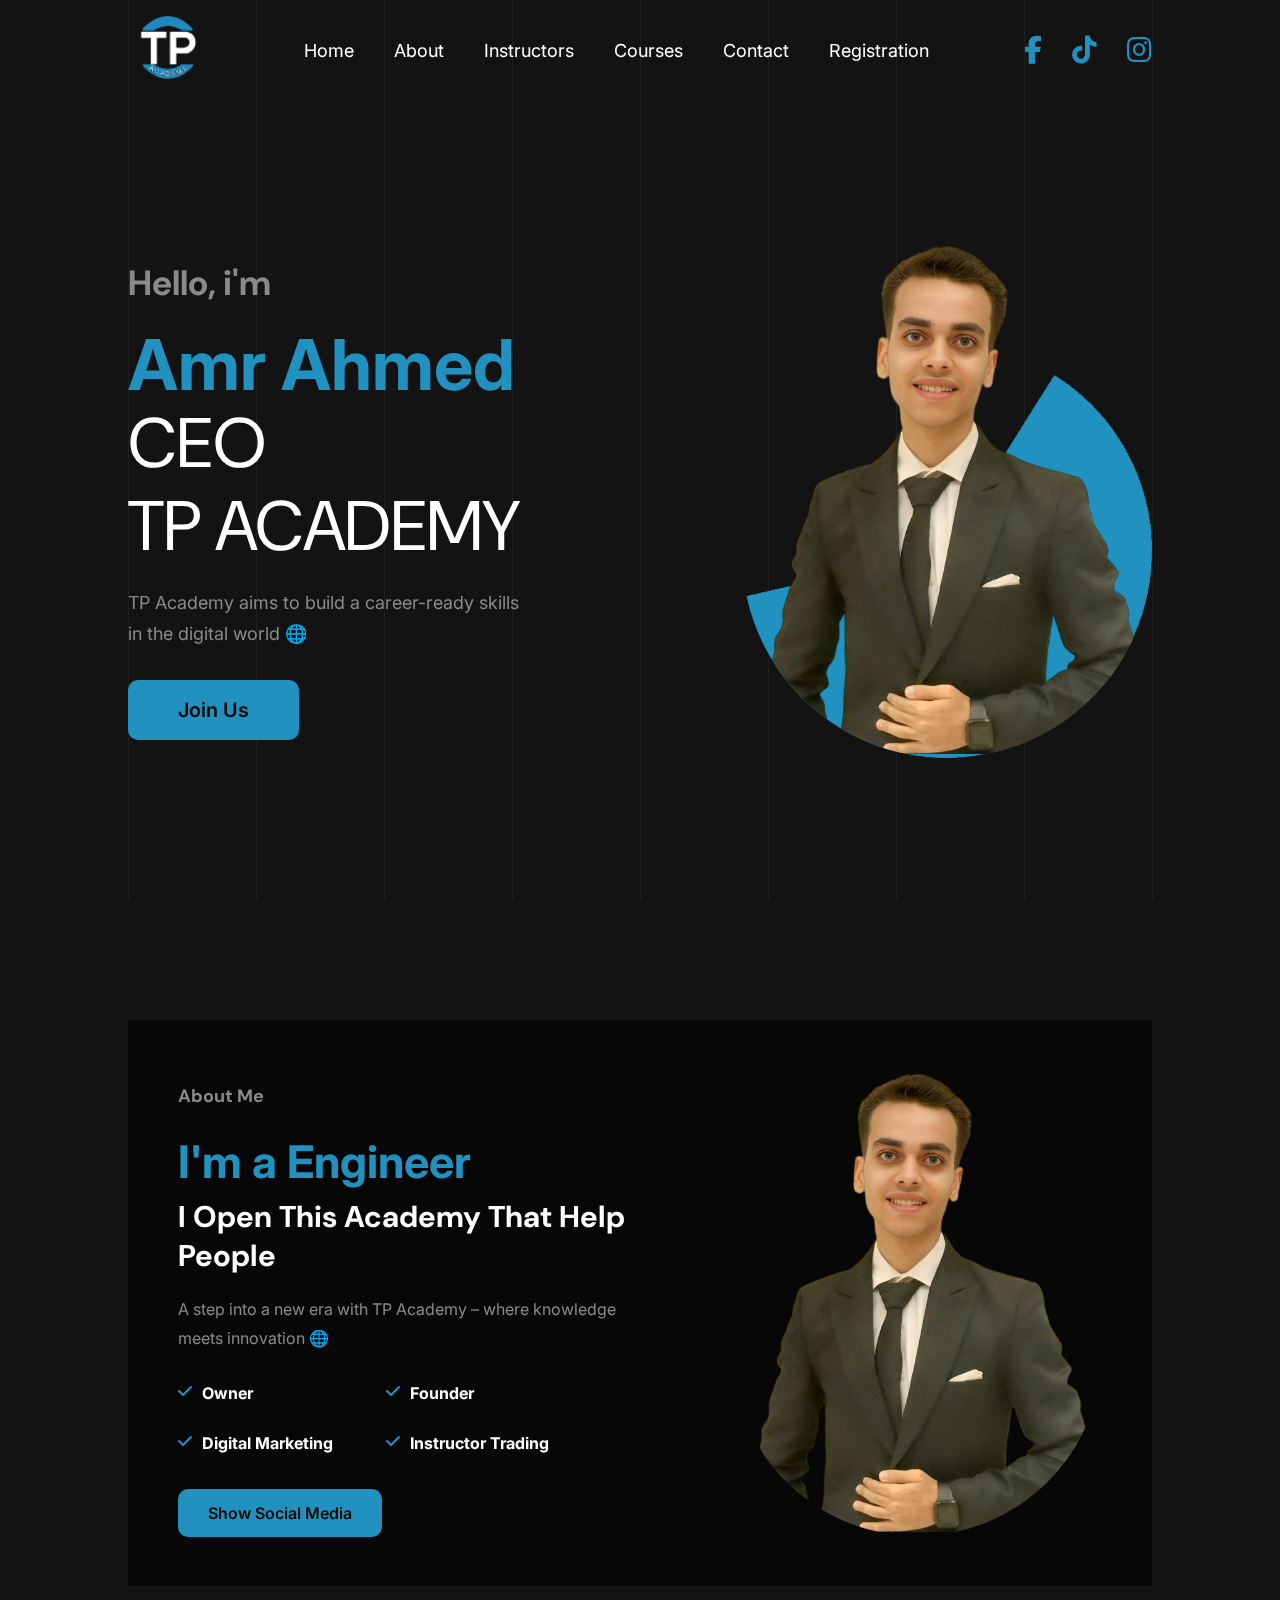
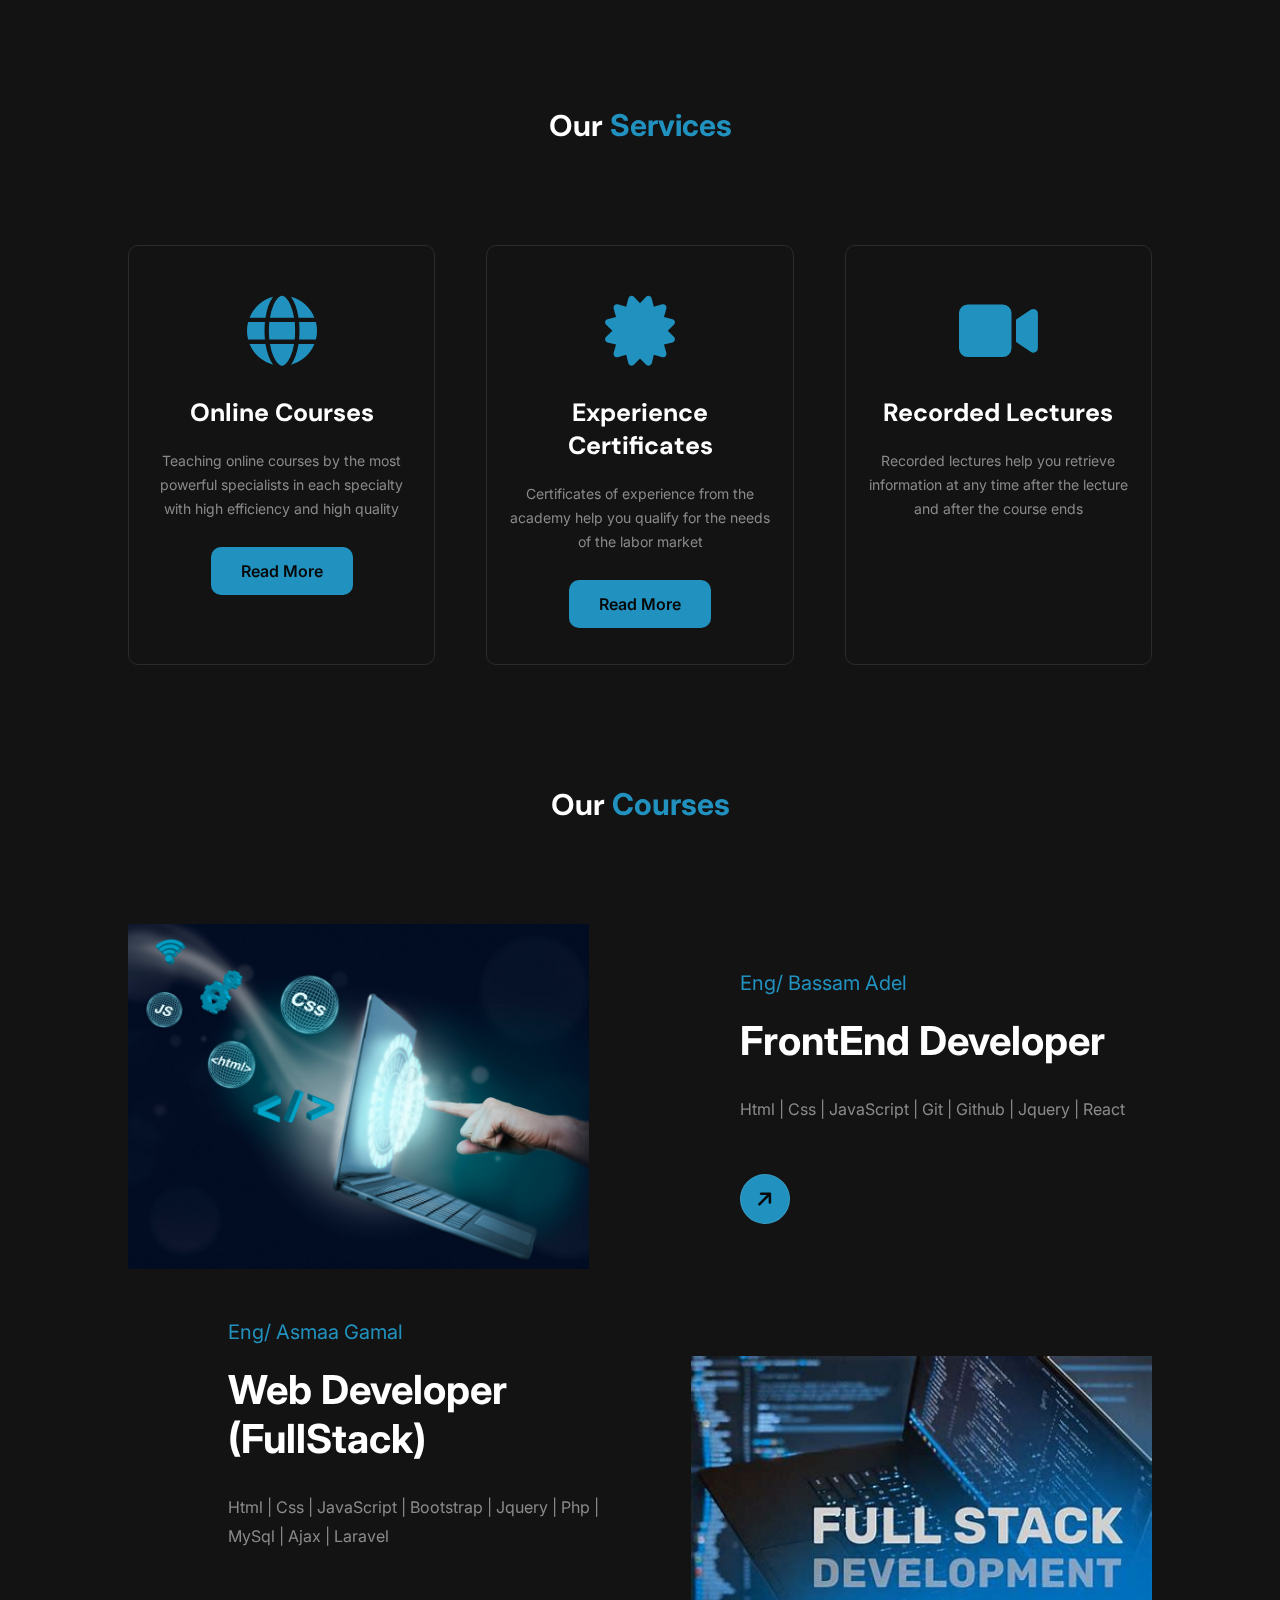
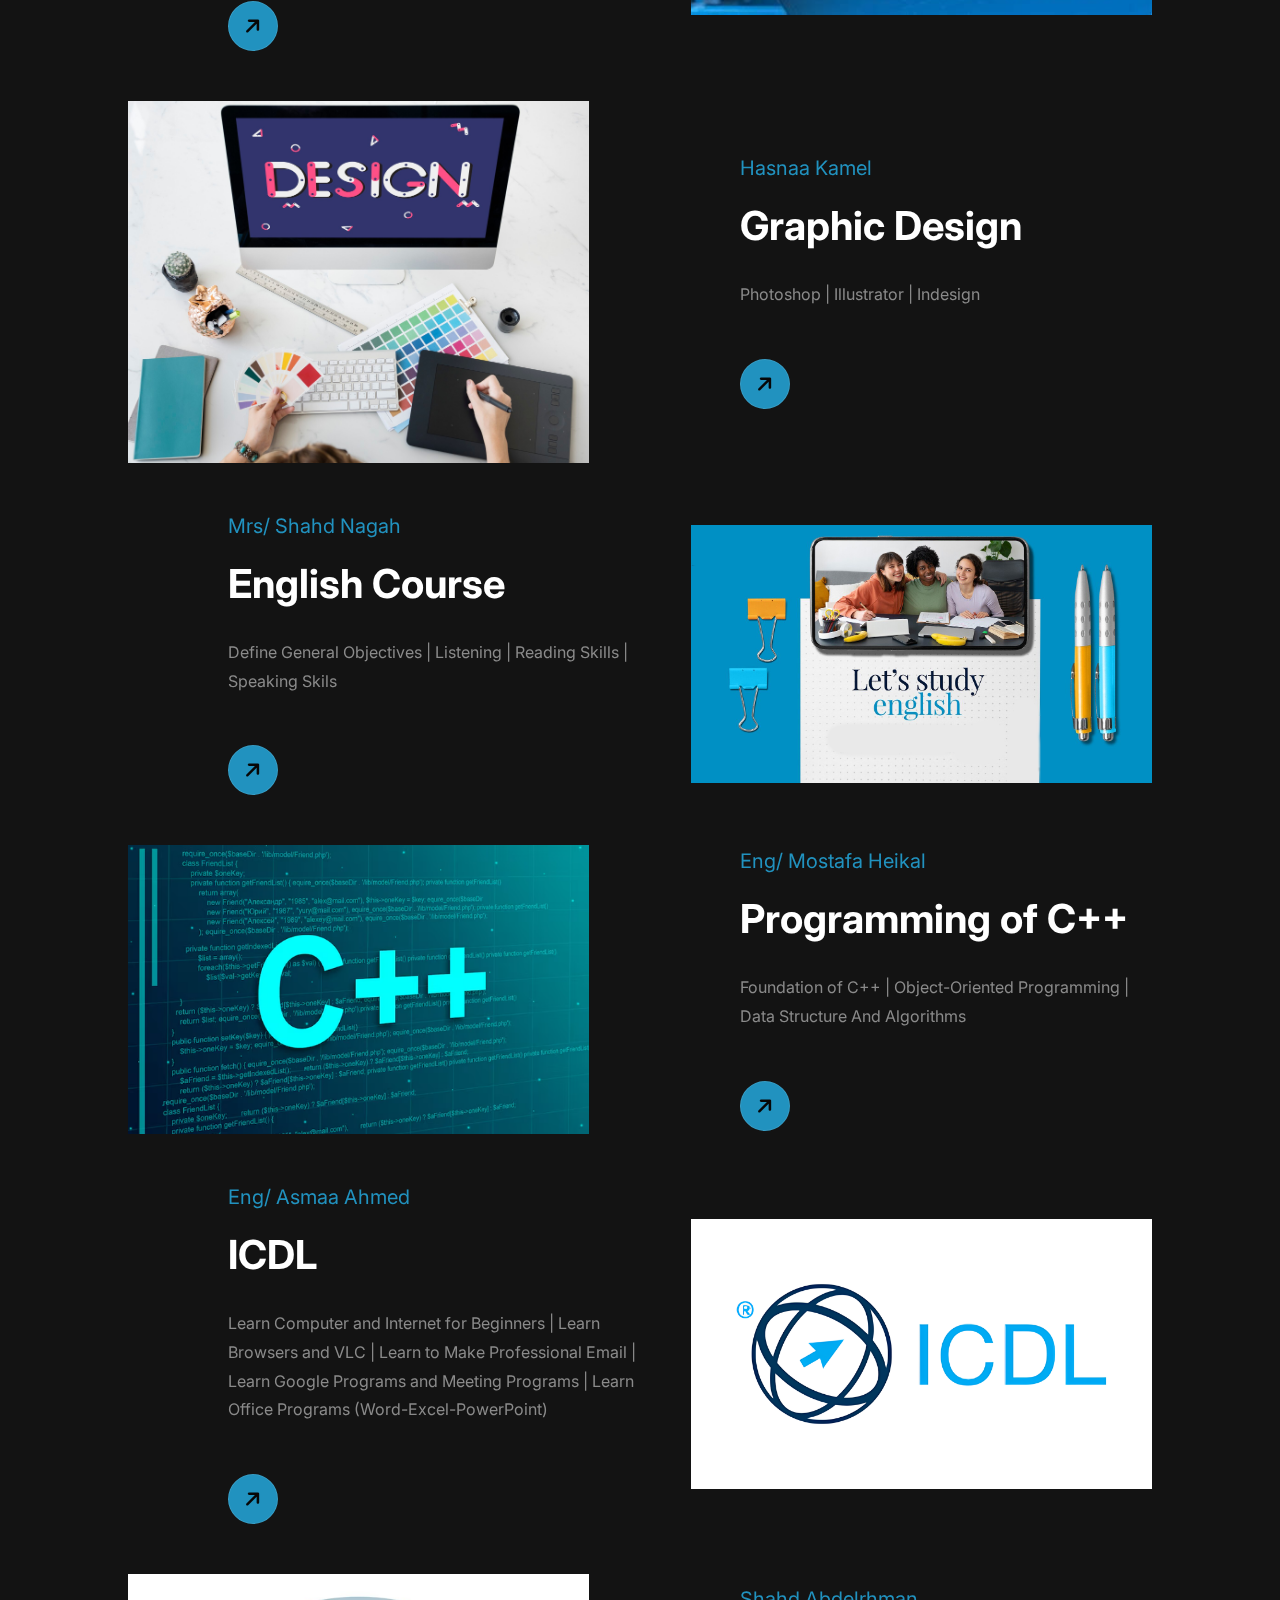
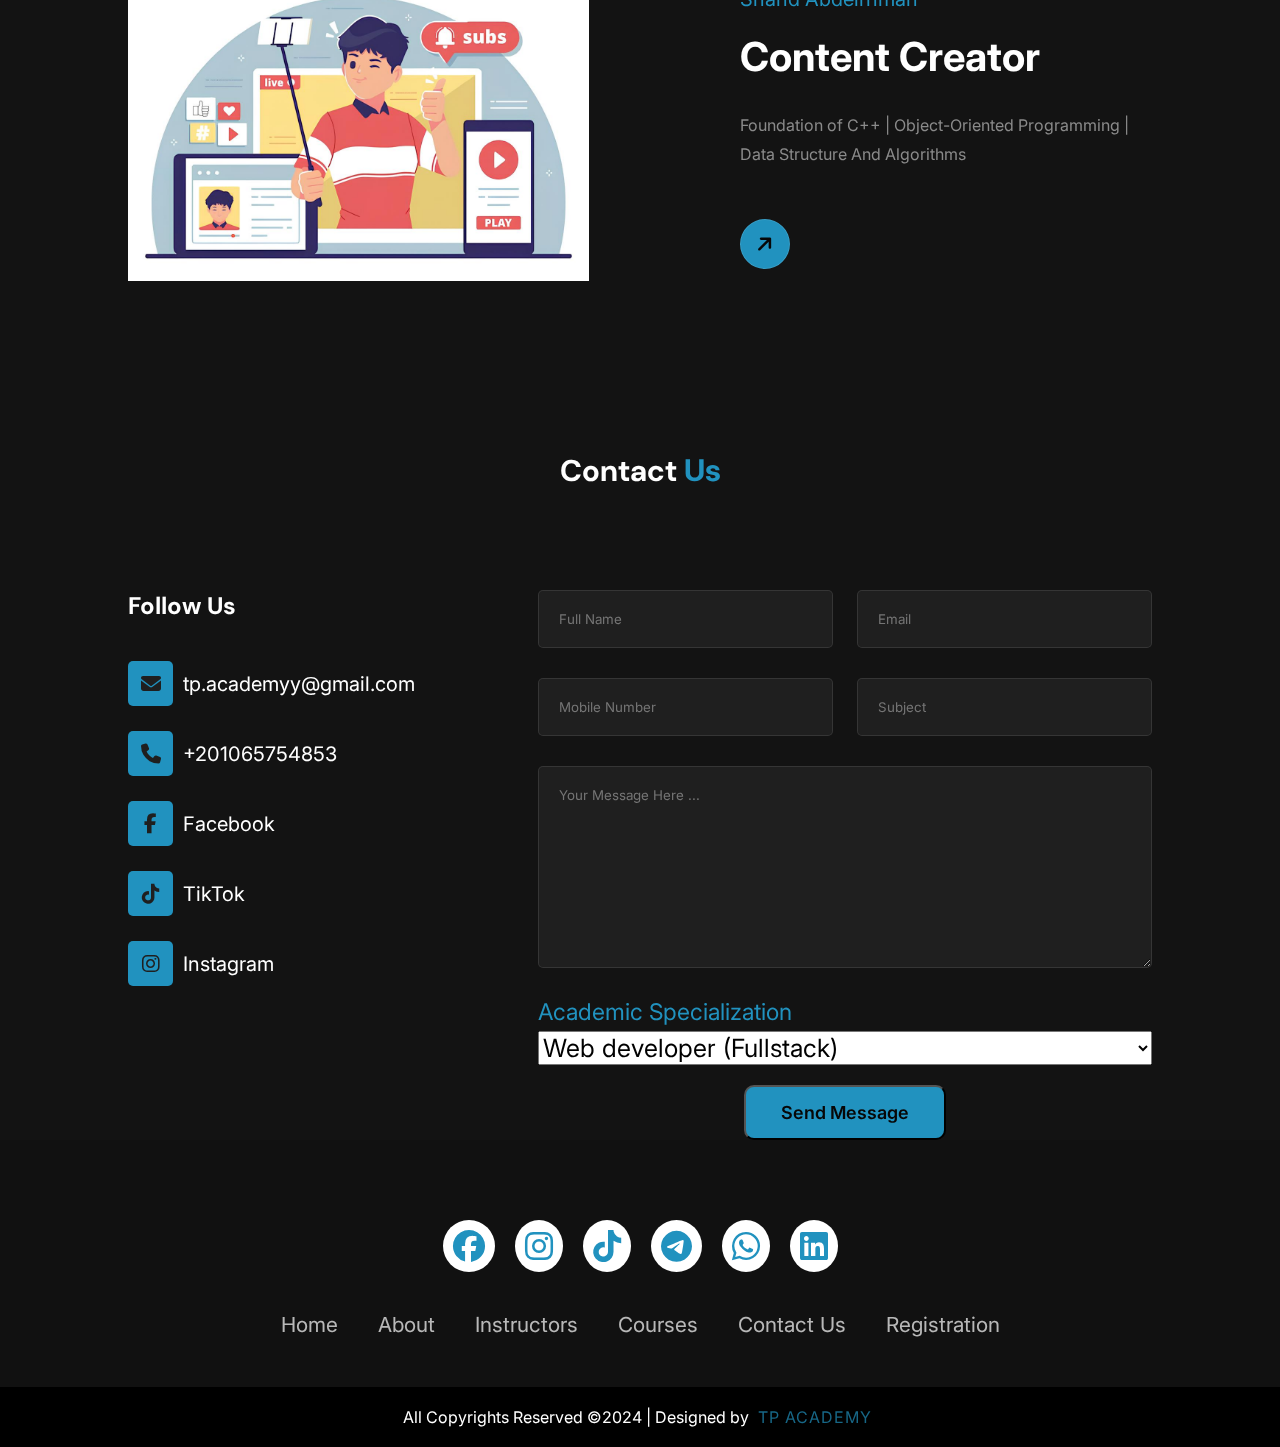
==== index.html @ 0193a345 "Add files via upload" ====
<!DOCTYPE html>
<html lang="en">
<head>
    <meta charset="UTF-8">
    <meta name="viewport" content="width=device-width, initial-scale=1.0">
    <title>TP ACADEMY</title>

    <link rel="icon" href="img/2.png">


    <!-- File CSS -->
    <link rel="stylesheet" href="css/style.css">

    <link rel="stylesheet" href="https://cdnjs.cloudflare.com/ajax/libs/font-awesome/6.5.2/css/all.min.css">
</head>
<body>

    <div class="bg-lines">
        <span></span>
        <span></span>
        <span></span>
        <span></span>
        <span></span>
        <span></span>
        <span></span>
        <span></span>
        <span></span>
    </div>


    <header>
        <nav class="container">
            <a href="#" class="logo"><img src="img/2.png" alt="" width="80px"></a>

            <div class="links" id="links">
                <span class="close_menu"  onclick="Open_colose_Menu()"><i class="fa-solid fa-xmark"></i></span>
                
                
                <a href="#" class="logo"><img src="img/2.png" alt=""></a>
                <a class="active" href="index.html">Home</a>
                <a href="pages/About.html">About</a>
                <a href="pages/Instructors.html">Instructors</a>
                <a href="pages/Courses.html">Courses</a>
                <a href="pages/Contact.html">Contact</a>
                <a href="pages/Register.html">Registration</a>
            </div>

            <div class="icons">
                <a target="_blank" title="facebook" href="https://www.facebook.com/profile.php?id=61558988375185"><i class="fa-brands fa-facebook-f"></i></a>
                <a target="_blank" title="tiktok" target="_blank" href="https://www.tiktok.com/@tpacademy?fbclid=PAZXh0bgNhZW0CMTEAAabqeHdB59MO6carhEZUrcLCTDch3YL0uxCFcj3__gtuh1BqLWekn2AYiD0_aem_9_aPpI0nHo845kTvfu07MQ"><i class="fa-brands fa-tiktok"></i></a>
                <a target="_blank" title="instagram" href="https://www.instagram.com/tpacademyy/"><i class="fa-brands fa-instagram"></i></a>
                <span class="icon_menu" onclick="Open_colose_Menu()"><i class="fa-solid fa-bars"></i></span>
            
            </div>
        </nav>
    </header>


    <div class="hero">
        <div class="container">
            <div class="div_Text">
                <h4>Hello, i'm</h4>
                <h1><span>Amr Ahmed</span></h1>
                <h2>CEO</h2><br>
                <h2>TP ACADEMY</h2>
                <p>TP Academy aims to build a career-ready skills in the digital world 🌐</p>

                <div class="btns">
                    <a href="pages/Contact.html" class="btn">Join Us</a>
                </div>
            </div>

            <div class="div_img">
                <img class="person" src="img/1.PNG" alt="">
                <img class="bg_img" src="img/bg_img_home.png" alt="">

            </div>
        </div>
    </div>

    <section class="about">
        <div class="container">
            <div class="div_text">
                <h5>About me</h5>

                <h2><span>I'm a Engineer</span></h2>
                <h4>I Open This Academy That Help People</h4>

                <p>A step into a new era with TP Academy – where knowledge meets innovation 🌐</p>

                <ul>
                    <li><i class="fa-solid fa-check"></i> Owner</li>

                    <li><i class="fa-solid fa-check"></i> Founder </li>

                    <li><i class="fa-solid fa-check"></i> Digital Marketing </li>

                    <li><i class="fa-solid fa-check"></i> Instructor Trading </li>
                </ul>

                <a target="_blank" href="https://www.facebook.com/amr.elnems.31/" class="btn">Show Social Media</a>
            </div>
            <div class="div_img">
                <img class="person" src="img/1.PNG" alt="">
                <img class="bg_img" src="img/bg_img_home.png" alt="">

            </div>
        </div>
    </section>



    <section class="services">
        <div class="container">
            <div class="top_section">
                <h2>Our <span>Services</span></h2>
            </div>


            <div class="boxs">
                <div class="box">
                    <i class="fa-solid fa-globe"></i>
                    <h3>Online Courses</h3>
                    <p>Teaching online courses by the most powerful specialists in each specialty with high efficiency and high quality</p>
                        <a href="pages/Courses.html" class="btn">Read More</a>
                </div>
    
                <div class="box">
                    <i class="fa-solid fa-certificate"></i>
                    <h3>Experience Certificates</h3>
                    <p>Certificates of experience from the academy help you qualify for the needs of the labor market</p>
                        <a href="img/certificate.png " download  class="btn">Read More</a>
                </div>
    
    
                <div class="box">
                    <i class="fa-solid fa-video"></i>
                    <h3>Recorded Lectures</h3>
                    <p>Recorded lectures help you retrieve information at any time after the lecture and after the course ends</p>
                </div>
            </div>
        </div>
    </section>


    <section class="projects" id="course">
        <div class="container">
            <div class="top_section">
                <h2>Our <span>Courses</span></h2>
            </div>


            <div class="project_box">
                <img src="img/front.jpeg" alt="">

                <div class="text">
                    <h4><span>Eng/ Bassam Adel</span></h4>

                    <h3><a href="#">FrontEnd Developer</a></h3>
                    <p>Html | Css |  JavaScript |  Git |  Github |  Jquery |  React
                    </p>

                    <a href="pages/Register.html" class="link"><i class="fa-solid fa-arrow-up"></i></a>
                </div>
            </div>

            
            <div class="project_box project_box_2">
                <img src="img/fullstack.png" alt="">

                <div class="text">
                    <h4><span>Eng/ Asmaa Gamal</span></h4>

                    <h3><a href="#">Web Developer (FullStack)</a></h3>
                    <p>Html | Css |  JavaScript |  Bootstrap | Jquery | Php | MySql | Ajax | Laravel</p>

                    <a href="pages/Register.html" class="link"><i class="fa-solid fa-arrow-up"></i></a>
                </div>
            </div>


            
            <div class="project_box">
                <img src="img/design.jpeg" alt="">

                <div class="text">
                    <h4><span>Hasnaa Kamel</span></h4>

                    <h3><a href="#">Graphic Design</a></h3>
                    <p>Photoshop | Illustrator | Indesign</p>

                    <a href="pages/Register.html" class="link"><i class="fa-solid fa-arrow-up"></i></a>
                </div>
            </div>



            
            <div class="project_box project_box_2">
                <img src="img/english.png" alt="">

                <div class="text">
                    <h4><span>Mrs/ Shahd Nagah</span></h4>

                    <h3><a href="#">English Course</a></h3>
                    <p>Define General Objectives | Listening | Reading Skills | Speaking Skils</p>

                    <a href="pages/Register.html" class="link"><i class="fa-solid fa-arrow-up"></i></a>
                </div>
            </div>

            <div class="project_box">
                <img src="img/c.png" alt="">

                <div class="text">
                    <h4><span>Eng/ Mostafa Heikal</span></h4>

                    <h3><a href="#">Programming of C++</a></h3>
                    <p>Foundation of C++ | Object-Oriented Programming | Data Structure And Algorithms</p>

                    <a href="pages/Register.html" class="link"><i class="fa-solid fa-arrow-up"></i></a>
                </div>
            </div>

            <div class="project_box project_box_2">
                <img src="img/icdl.png" alt="">

                <div class="text">
                    <h4><span>Eng/ Asmaa Ahmed</span></h4>

                    <h3><a href="#">ICDL</a></h3>
                    <p>Learn Computer and Internet for Beginners | Learn Browsers and VLC | Learn to Make Professional Email | Learn Google Programs and Meeting Programs | Learn Office Programs (Word-Excel-PowerPoint)</p>

                    <a href="pages/Register.html" class="link"><i class="fa-solid fa-arrow-up"></i></a>
                </div>
            </div>

            <div class="project_box">
                <img src="img/content.png" alt="">

                <div class="text">
                    <h4><span>Shahd Abdelrhman</span></h4>

                    <h3><a href="#">Content Creator</a></h3>
                    <p>Foundation of C++ | Object-Oriented Programming | Data Structure And Algorithms</p>

                    <a href="pages/Register.html" class="link"><i class="fa-solid fa-arrow-up"></i></a>
                </div>
            </div>
        </div>
    </section>




    <section class="contact" id="contact">
        <div class="top_section">
            <h2>Contact   <span>Us</span></h2>
        </div>

        <div class="container">

            <div class="soial_contact">
                <h2>Follow Us</h2>
                <div class="links">
                    <a target="_blank" href="mailto:tp.academyy@gmail.com"><i class="fa-solid fa-envelope"></i> tp.academyy@gmail.com</a>
                    <a target="_blank" href="tel:+201065754853"><i class="fa-solid fa-phone"></i> +201065754853</a>
                    <a target="_blank" href="https://www.facebook.com/profile.php?id=61558988375185" target="_blank"><i class="fa-brands fa-facebook-f"></i> Facebook</a>
                    <a target="_blank" title="tiktok" target="_blank" href="https://www.tiktok.com/@tpacademy?fbclid=PAZXh0bgNhZW0CMTEAAabqeHdB59MO6carhEZUrcLCTDch3YL0uxCFcj3__gtuh1BqLWekn2AYiD0_aem_9_aPpI0nHo845kTvfu07MQ"><i class="fa-brands fa-tiktok"></i> TikTok</a>
                    <a target="_blank" href="https://www.instagram.com/tpacademyy/"><i class="fa-brands fa-instagram" target="_blank"></i> Instagram</a>
                </div>
            </div>

            <form action="https://api.sheetmonkey.io/form/aY2DosQyjjRRendM5SsSfB" method="post">
                <div class="inpts_form">
                    <input type="text" placeholder="Full Name" name="Name" required>
                    <input type="text" placeholder="Email" name="Email" required>
                    <input type="text" placeholder="Mobile Number" name="Phone" required>
                    <input type="text" placeholder="Subject">

                    <textarea name="Message" required id="" rows="10" placeholder="Your Message Here ..."></textarea>

                    <label for="select" class="label">Academic Specialization</label>
                    <select name="Select" required class="select" id="select">
                        <option value="Web developer">
                            Web developer (Fullstack)
                        </option>
                        <option value="FrontEnd Developer">
                            FrontEnd Developer
                        </option>
                        <option value="Programming of C++">
                            Programming of C++
                        </option>
                        <option value="English Course">
                            English Course
                        </option>
                        <option value="Graphic Design">
                            Graphic Design
                        </option>
                        <option value="Content Creator">
                            Content Creator
                        </option>
                        <option value="ICDL">
                            ICDL
                        </option>
                        <option value="Trading">
                            Trading
                        </option>
                    </select>
                </div>
                <br>
                <button type="submit" class="btn">Send Message</button>
            </form>

        </div>
    </section>

    <footer>
        <div class="footerContainer">
            <div class="socialIcons">
                <a target="_blank" href="https://www.facebook.com/profile.php?id=61558988375185"><i class="fa-brands fa-facebook"></i></a>
                <a target="_blank" href="https://www.instagram.com/tpacademyy/"><i class="fa-brands fa-instagram"></i></a>
                <a target="_blank" href="https://www.tiktok.com/@tpacademy"><i class="fa-brands fa-tiktok"></i></a>
                <a target="_blank" href="https://t.me/tpacademyy"><i class="fa-brands fa-telegram"></i></a>
                <a target="_blank" href="https://whatsapp.com/channel/0029VaoSXBPFcowEzd3bG90N"><i class="fa-brands fa-whatsapp"></i></a>
                <a target="_blank" href="https://www.linkedin.com/in/tp-academy-456b91337/"><i class="fa-brands fa-linkedin"></i></a>
            </div>
            <div class="footerNav">
                <ul><li><a href="./index.html">Home</a></li>
                    <li><a href="./pages/About.html">About</a></li>
                    <li><a href="./pages/Instructors.html">Instructors</a></li>
                    <li><a href="./pages/Courses.html">Courses</a></li>
                    <li><a href="./pages/Contact.html">Contact Us</a></li>
                    <li><a href="./pages/Register.html">Registration</a></li>
                </ul>
            </div>
            
        </div>
        <div class="footerBottom">
            <p>All Copyrights Reserved &copy;2024 | Designed by <span class="designer">TP ACADEMY</span></p>
        </div>
    </footer>
    
    <script src="js/main.js"></script>
    
</body>
</html>
---- css/style.css ----
@import url("https://fonts.googleapis.com/css2?family=DM+Sans:wght@400;500;700&family=Inter:wght@400;500&display=swap");

*{
    padding: 0;
    margin: 0;
    box-sizing: border-box;
    text-decoration: none;
    list-style-type: none;
    font-family: "Inter",sans-serif;
}

:root{
    --main_color:#2192BF;
    --p_color:#8a8a8a;
    --bg_color:#1F1F1F;
    --white_color:#fff;
    --black_color:#070707;
    --border-color: rgba(255, 255, 255, 0.1);
}

body{
    background: #131313;
}

.container{
    width: 80%;
    margin: auto;
    max-width: 1500px;
}

section{
    padding: 120px 0 0;
}

img{
    width: 100%;
}

h1,h2,h3,h4,h5,h6{
    color: var(--white_color);
    font-family: "DM Sans", sans-serif;
}

span{
    color: var(--main_color);
}
p{
    color: var(--p_color);
}



/* btns */ 

.btns{
    display: flex;
    align-items: center;
    gap: 20px;
}
.btn{
    background: var(--main_color);
    padding: 14px 30px;
    border-radius: 10px;
    font-weight: 600;
    text-transform: capitalize;
    color: var(--black_color);
    transition: 0.3s;
}
.btn:hover{
    scale: 1.1;
}

.btn_no_bg{
    color: var(--white_color);
    text-transform: capitalize;
    text-decoration: underline;
    transition: 0.3s;
}

.btn_no_bg:hover{
    color: var(--main_color);
}


.bg-lines span{
    position: fixed;
    top: 0;
    z-index: -1;
    height: 100%;
    background: rgba(255, 255, 255, 0.05);
    width: 1px;
    -webkit-animation: left_Right 18s infinite;
    animation: left_Right 18s infinite;
}
.bg-lines span:nth-child(1){
    left: 10%;
}
.bg-lines span:nth-child(2){
    left: 20%;
}
.bg-lines span:nth-child(3){
    left: 30%;
}
.bg-lines span:nth-child(4){
    left: 40%;
}
.bg-lines span:nth-child(5){
    left: 50%;
}
.bg-lines span:nth-child(6){
    left: 60%;
}
.bg-lines span:nth-child(7){
    left: 70%;
}
.bg-lines span:nth-child(8){
    left: 80%;
}
.bg-lines span:nth-child(9){
    left: 90%;
}


@keyframes left_Right {
    0%{
        -webkit-transform: translateX(0);
        transform: translateX(0);
    }
    50%{
        -webkit-transform: translateX(-100px);
        transform: translateX(-100px);
    }
    100%{
        -webkit-transform: translateX(0);
        transform: translateX(0);
    }
}


/* background lines */

.top_section{
    text-align: center;
    margin-bottom: 100px;
}
.top_section h2{
    font-size: 30px;
}





/* Start Header */

header{
    position: fixed;
    top: 0;
    left: 0;
    right: 0;
    height: 100px;
    transition: 0.3s;
    z-index: 1000;

}
header.active{
    background: var(--black_color);
    border-bottom: 1px solid #56565697;
}
header nav{
    display: flex;
    justify-content: space-between;
    align-items: center;
    height: 100%;
}
header nav .logo img{
    width: 80px;
}
header nav .links{
    display: flex;
    gap: 40px;
}
header nav .links a{
    color: var(--white_color);
    text-transform: capitalize;
    font-size: 18px;
    transition: 0.3s ;
}
header nav .links a:hover{
    color: var(--main_color);
}
header nav .icons{
    display: flex;
    gap: 30px;
}
header nav .icons a{
    color: var(--main_color);
    font-size: 28px;
    transition: 0.3s;
}

header nav .icons a:hover{
    scale: 1.4;
}



/* start hero */ 

.hero{
    padding-top: 100px;
    height: 100vh;
    display: flex;
    justify-content: center;
    align-items: center;
}

.hero .container{
    display: flex;
    justify-content: space-between;
    align-items: center;
}
.hero .div_Text{
    width: 50%;
}
.hero .div_Text h4{
    color: var(--p_color);
    font-size: 35px;
    margin-bottom: 15px;
}
.hero .div_Text h1{
    font-size: 70px;
}
.hero .div_Text h2{
    font-size: 70px;
    font-weight: normal;
    line-height: 0.9;
}
.hero .div_Text p{
    margin: 30px 0;
    font-size: 18px;
    width: 80%;
    line-height: 1.7;
}
.hero .btn{
    font-size: 20px;
    padding: 18px 50px;
}


.hero .div_img{
    width: 40%;
    position: relative;
    border-radius: 0 0 600px 600px;

    overflow: hidden;
}
.hero .div_img .bg_img{
    position: absolute;
    bottom: 0;
    left: 0;
    z-index: -1;
}




/* start about */

.about .container{
    background: var(--black_color);
    display: flex;
    justify-content: space-between;
    align-items: center;
    border: 5px;
    padding: 50px;
}
.about .div_text{
    width: 50%;
}
.about .div_text h5{
    color: var(--p_color);
    font-size: 18px;
    text-transform: capitalize;
}
.about .div_text h2{
    font-size: 45px;
    margin: 25px 0 5px;
}
.about .div_text h4{
    font-size: 30px;
    margin-bottom: 20px;
}

.about .div_text p{
    line-height: 1.8;
}
.about .div_text ul{
    display: flex;
    color: var(--white_color);
    margin: 30px 0 20px;
    flex-wrap: wrap;
}
.about .div_text ul li{
    width: 45%;
    font-weight: bold;
    display: flex;
    gap: 10px;
    margin-bottom: 30px;
}
.about .div_text ul li i{
    color: var(--main_color);
}

.about .div_img{
    width: 35%;
}
.about .div_img{
    width: 40%;
    position: relative;
    border-radius: 0 0 600px 600px;

    overflow: hidden;
}
.about .div_img .bg_img{
    position: absolute;
    bottom: 0;
    left: 0;
    z-index: -1;
}

/* End About Section */ 


/* Start Services */ 

.services .boxs{
    display: flex;
    justify-content: space-between;
    flex-wrap: wrap;
}

.services .boxs .box{
    width: 30%;
    text-align: center;
    padding: 50px 20px;
    border: 1px solid var(--border-color);
    border-radius: 10px;
    transition: 0.3s ease-in-out;
}
.services .boxs .box i{
    color: var(--main_color);
    font-size: 70px;
    margin-bottom: 30px;
    transition: 0.3s;
}
.services .boxs .box h3{
    font-size: 25px;
    margin-bottom: 20px;
}
.services .boxs .box p{
    margin-bottom: 40px;
    font-size: 14px;
    line-height: 1.7;
}
.services .boxs .box:hover{
    border-color: var(--main_color);
}

.services .boxs .box:hover i{
    scale: 1.3;
}



/* End Services */ 


/* Start projects */ 


.projects .project_box{
    display: flex;
    align-items: center;
    justify-content: space-between;
    margin-bottom: 50px;
}
.projects .project_box img{
    width: 45%;
}
.projects .project_box .text{
    margin-left: 100px;
    width: calc(50% - 100px);
}
.projects .project_box .text h4{
    font-size: 20px;
    margin-bottom: 20px;
    font-weight: normal;
}
.projects .project_box .text h3 a{
    font-size: 40px;
    color: var(--white_color);
    transition: 0.5s;
}
.projects .project_box .text h3 a:hover{
    color: var(--main_color);
}
.projects .project_box .text p{
    margin: 30px 0 50px;
    line-height: 1.8;
}

.projects .project_box .text .link{
    display: block;
    width: 50px;
    height: 50px;
    border: 1px solid var(--border-color);
    color: var(--black_color);
    font-size: 20px;
    background: var(--main_color);
    text-align: center;
    line-height: 50px;
    border-radius: 50%;
    rotate: 45deg;
    transition: 0.3s ease-in-out;
}
.projects .project_box .text .link:hover{
    scale: 1.2;
}

.projects .project_box.project_box_2{
    flex-direction: row-reverse;
}


/* End projects */ 



/* Start  contact */ 

.contact .container{
    display: flex;
    justify-content: space-between;
}

.contact .top_section{
    margin-bottom: 100px;
}
.contact  .soial_contact{
    width: 30%;
}

.contact  .soial_contact h2{
    color: var(--white_color);
    margin-bottom: 40px;
}

.contact  .soial_contact .links{
    display: flex;
    flex-direction: column;
}

.contact  .soial_contact .links a{
    color: var(--white_color);
    font-size: 20px;
    margin-bottom: 25px;
    position: relative;
    left: 0;
    transition: 0.3s;
}

.contact  .soial_contact .links a i{
    color: var(--bg_color);
    margin-right: 5px;
    width: 45px;
    height: 45px;
    background: var(--main_color);
    text-align: center;
    line-height: 45px;
    border-radius: 5px;
}
.contact  .soial_contact .links a:hover{
    left: 15px;
}



.contact form{
    width: 60%;
    text-align: center;
}

.contact form .inpts_form{
    width: 100%;
    display: flex;
    flex-wrap: wrap;
    justify-content: space-between;
}
.contact form .inpts_form input,
.contact form .inpts_form textarea{
    border-radius: 5px;
    padding: 20px;
    outline: none;
    background-color: var(--bg_color);
    color: white;
    margin-bottom: 30px;
    border: 1px solid var(--border-color);
    transition: 0.3s;
}

.contact form .inpts_form input{
    width: 48%;
}
.contact form .inpts_form textarea{
    width: 100%;
}

.contact form .inpts_form input:focus,
.contact form .inpts_form textarea:focus{
    border-color: var(--main_color);
}

.contact .btn{
    outline: none;
    padding: 15px 35px;
    font-size: 18px;
    cursor: pointer;
    transition: 0.3s;
}
.contact .btn:hover{
    scale: 1.1;
}

footer{
    background-color: #111;
}
.footerContainer{
    width: 100%;
    padding: 70px 30px 20px ;
}
.socialIcons{
    display: flex;
    justify-content: center;
}
.socialIcons a{
    text-decoration: none;
    padding:  10px;
    background-color: white;
    margin: 10px;
    border-radius: 50%;
}
.socialIcons a i{
    font-size: 2em;
    color: #2192BF;
    opacity: 0,9;
}
/* Hover affect on social media icon */
.socialIcons a:hover{
    background-color: #111;
    transition: 0.5s;
}
.socialIcons a:hover i{
    color: white;
    transition: 0.5s;
}
.footerNav{
    margin: 30px 0;
}
.footerNav ul{
    display: flex;
    justify-content: center;
    list-style-type: none;
}
.footerNav ul li a{
    color:white;
    margin: 20px;
    text-decoration: none;
    font-size: 1.3em;
    opacity: 0.7;
    transition: 0.5s;

}
.footerNav ul li a:hover{
    opacity: 1;
}
.footerBottom{
    background-color: #000;
    padding: 20px;
    text-align: center;
}
.footerBottom p{
    color: white;
}
.designer{
    opacity: 0.7;
    text-transform: uppercase;
    letter-spacing: 1px;
    font-weight: 400;
    margin: 0px 5px;
}

.select{
    width: 100%;
    font-size: 25px;
}
.label{
    color: #2192BF;
    font-size: 23px;
    margin: 0 0 5px 0;
}
/* End contact */ 



/* Start Responsive */ 

.close_menu,
header .links .logo,
.icon_menu{
    display: none;
}


@media (max-width:1250px) {
    .container{
        width: 90%;
    }
}

@media (max-width:1000px) {
    header nav .links{
        position: fixed;
        top: 0;
        flex-direction: column;
        width: 400px;
        background: var(--black_color);
        left: -400px;
        padding: 50px 0;
        height: 100%;
        border-right: 1px solid var(--border-color);
        text-align: center;
        transition: 0.3s ease-in-out;
    }
    header nav .links.active{
        left: 0;
    }
    .close_menu{
        display: block;
        font-size: 28px;
        position: absolute;
        top: 30px;
        right: 30px;
    }
    header .links .logo{
        display: block;
    }
    .icon_menu{
        display: block;
        font-size: 28px;
    }

    .hero .div_Text h4{
        font-size: 25px;
    }
    .hero .div_Text h1{
        font-size: 55px;
    }
    .hero .div_Text h2{
        font-size: 55px;
    }
    .hero .div_Text p{
        font-size: 16px;
        margin: 30px auto;
    }
    .hero .btn {
        font-size: 18px;
        padding: 16px 40px;
    }
    .hero .container{
        flex-direction: column;
    }
    .hero .div_Text {
        width: 100%;
        margin-top: 50px;
        text-align: center;
        margin-bottom: 30px;
        line-height: 1.6;
    }
    .hero .btns{
        justify-content: center;
    }
    .hero{
        height: auto;
    }
    .hero .div_img{
        width: 55%;
    }
    .about .container{
        flex-direction: column;
    }
    .about .div_text{
        width: 100%;
        margin-bottom: 50px;
    }
    .about .div_img{
        width: 45%;
    }
    .services .boxs .box{
        width: 47%;
        margin-bottom: 30px;
    }
    .projects .project_box .text h3 a{
        font-size: 25px;
    }
    .projects .project_box .text h4{
        font-size: 16px;
    }
    .projects .project_box .text p{
        font-size: 14px;
    }
    .projects .project_box .text{
        width: calc(50% - 50px);
        margin-left: 50px;
    }
    .contact .container{
        flex-direction: column;
    }
    .contact .soial_contact{
        width: 100%;
        margin-bottom: 40px;
    }
    .contact .soial_contact .links{
        flex-direction: row;
        flex-wrap: wrap;
    }
    .contact .soial_contact .links a{
        width: 50%;
    }
    .contact .soial_contact .links a{
        font-size: 16px;
    }
    .contact .soial_contact .links a i{
        width: 35px;
        height: 35px;
        line-height: 35px;
    }
    .contact form{
        width: 80%;
        margin: 0 auto;
    }
    .contact .btn{
        font-size: 16px;
        padding: 13px 28px;
    }
}


@media (max-width:500px){

    .btn{
        padding: 12px 25px;
        font-size: 14px;
    }

    header nav .icons a{
        font-size: 20px;
    }
    header nav .icons{
        gap: 15px;
        align-items: center;
    }
    header nav .logo img{
        width: 70px;
    }
    header nav .links{
        width: 100%;
        left: -100%;
    }
    .icon_menu {
        margin-left: 15px;
    }
    .hero .div_Text h4{
        font-size: 22px;
    }
    .hero .div_Text h1{
        font-size: 40px;
    }
    .hero .div_Text h2{
        font-size: 40px;
    }
    .hero .div_Text p{
        font-size: 14px;
        margin: 25px auto;
        width: 100%;
    }
    .hero .div_img{
        width: 75%;
    }
    .hero .btn {
        font-size: 16px;
        padding: 14px 30px;
    }
    .about .div_text h2{
        font-size: 30px;
    }
    .about .div_text h4{
        font-size: 20px;
    }
    .about .div_text p{
        font-size: 14px;
    }
    .about .div_text ul li{
        width: 100%;
        font-size: 14px;
    }
    .about .div_img{
        width: 70%;
    }
    .top_section h2{
        font-size: 22px;
    }
    .services .boxs .box{
        width: 100%;
    }
    .services .boxs .box i{
        font-size: 55px;
    }
    .projects .project_box{
        flex-direction: column;
    }

    .projects .project_box.project_box.project_box_2{
        flex-direction: column;
    }
    .projects .project_box img{
        width: 100%;
        margin-bottom: 30px;
    }
    .projects .project_box .text{
        width: 100%;
        margin-left: 0px;
    }
    .projects .project_box .text p{
        margin: 20px 0 30px;
    }
    .projects .project_box .text h3 a{
        font-size: 23px;
    }

    .contact .soial_contact .links{
        flex-direction: column;
    }
    .contact .soial_contact .links a{
        width: 100%;
    }
    .projects{
        padding-bottom: 40px;
    }
    .contact{
        padding-top: 0;
    }
    .contact .top_section{
        margin-bottom: 60px;
    }
    .contact form{
        width: 100%;
    }
    .contact form .inpts_form input{
        width: 100%;
        padding: 15px 20px;
        margin-bottom: 15px;
    }
}


@media (max-width: 700px){
    .footerNav ul{
        flex-direction: column;
    } 
    .footerNav ul li{
        width:100%;
        text-align: center;
        margin: 10px;
    }
    .socialIcons a{
        padding: 8px;
        margin: 4px;
    }
}
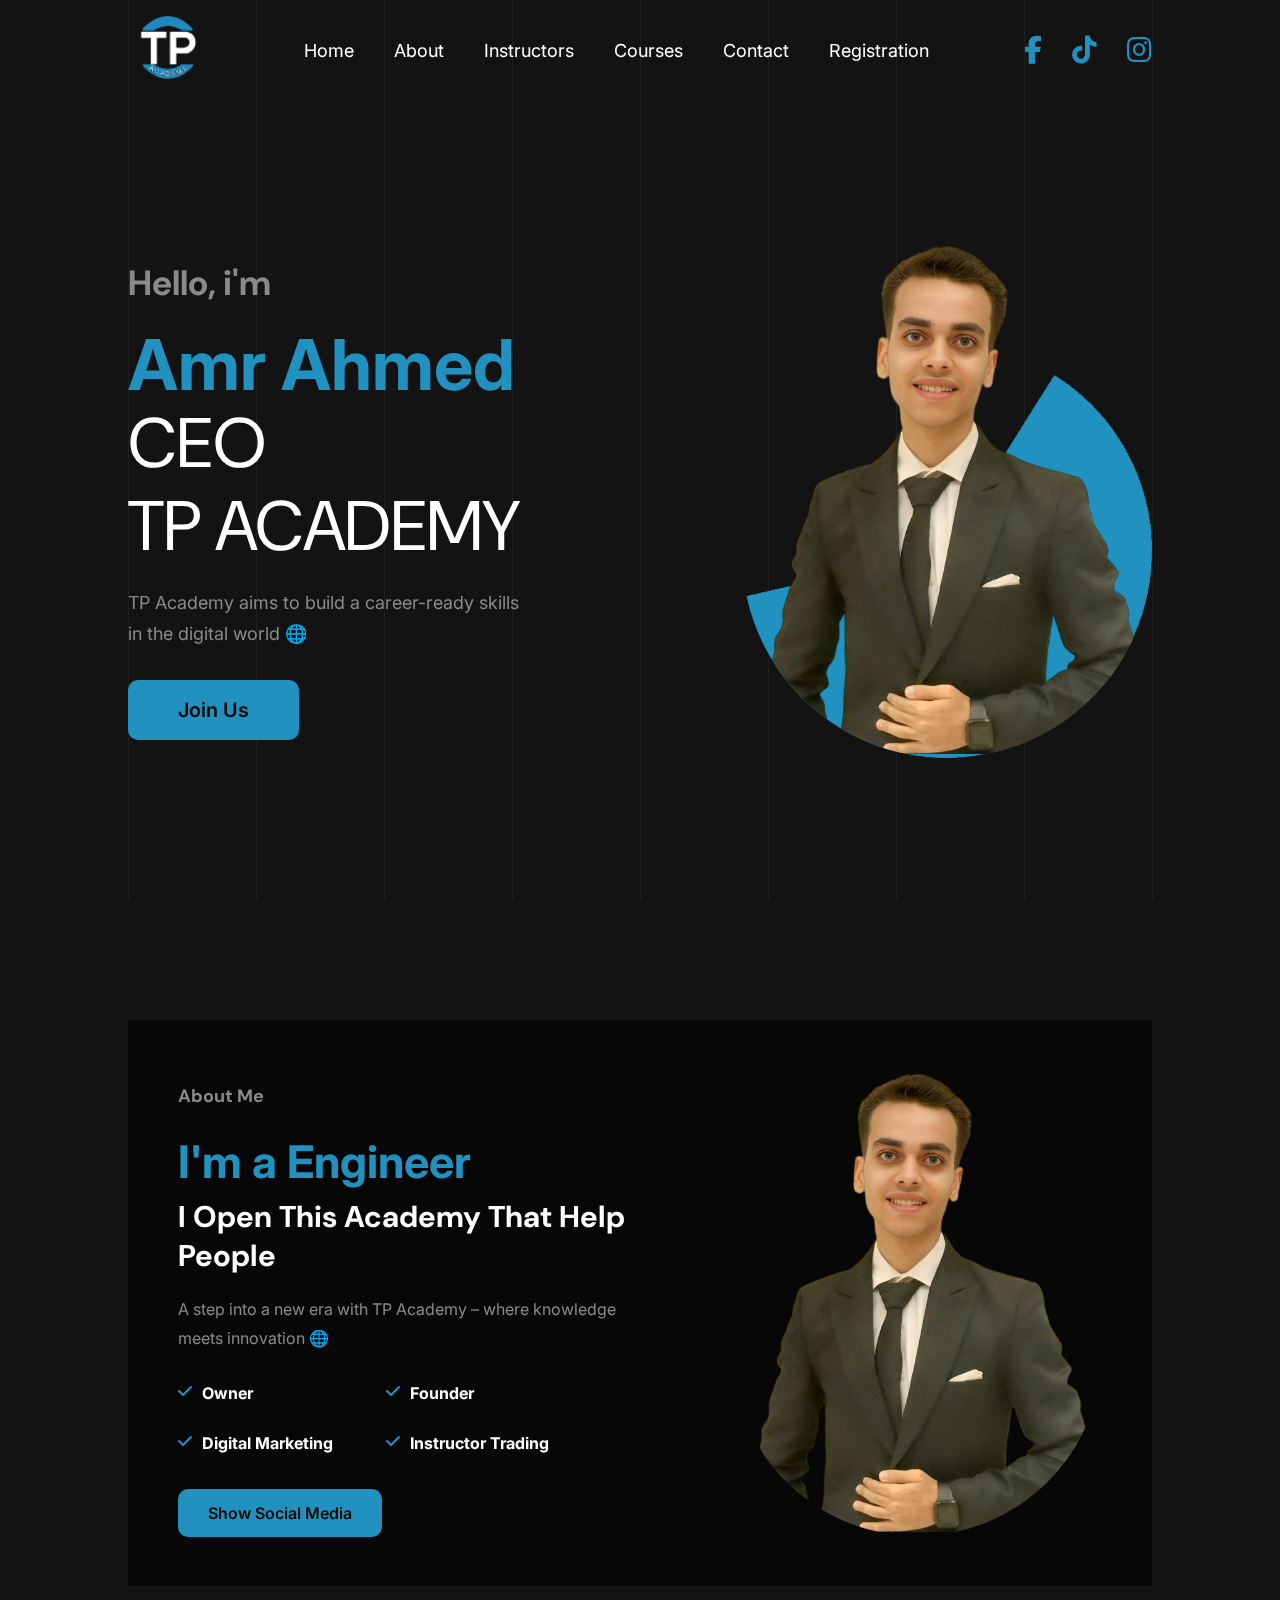
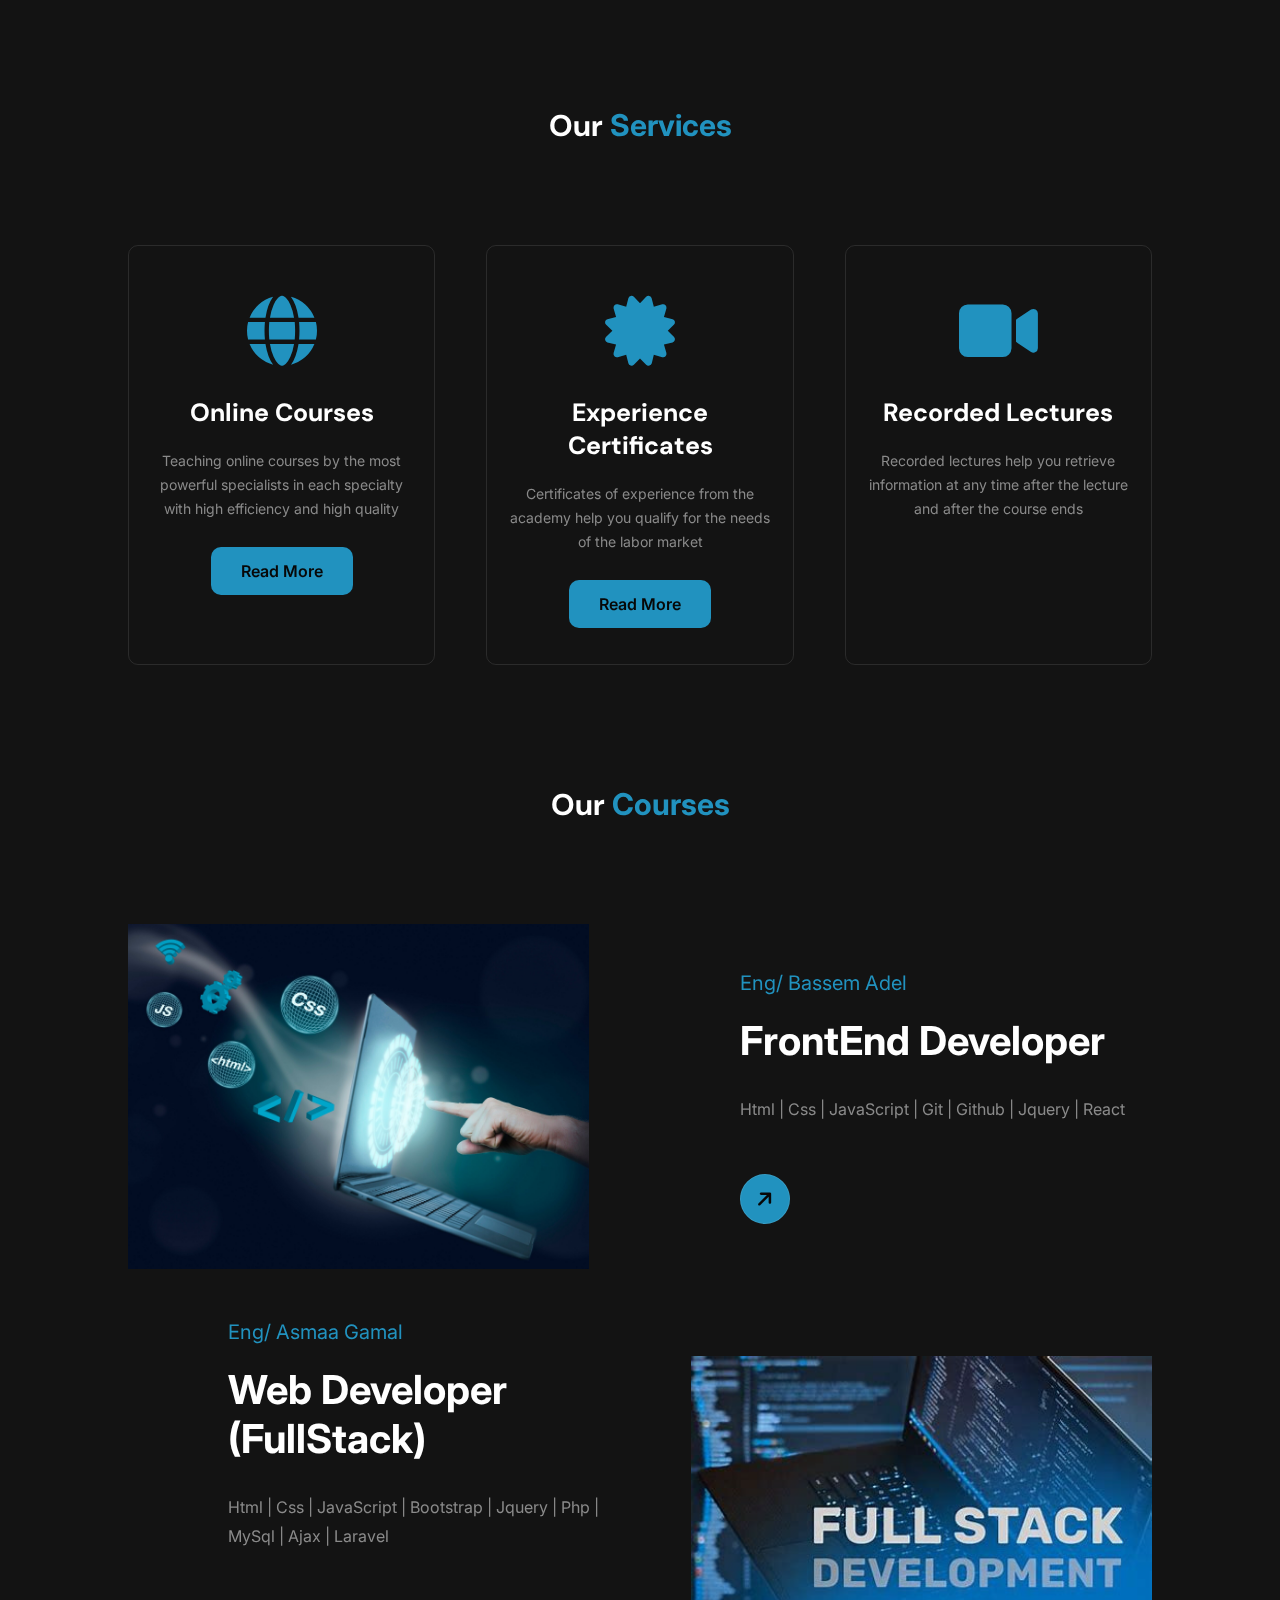
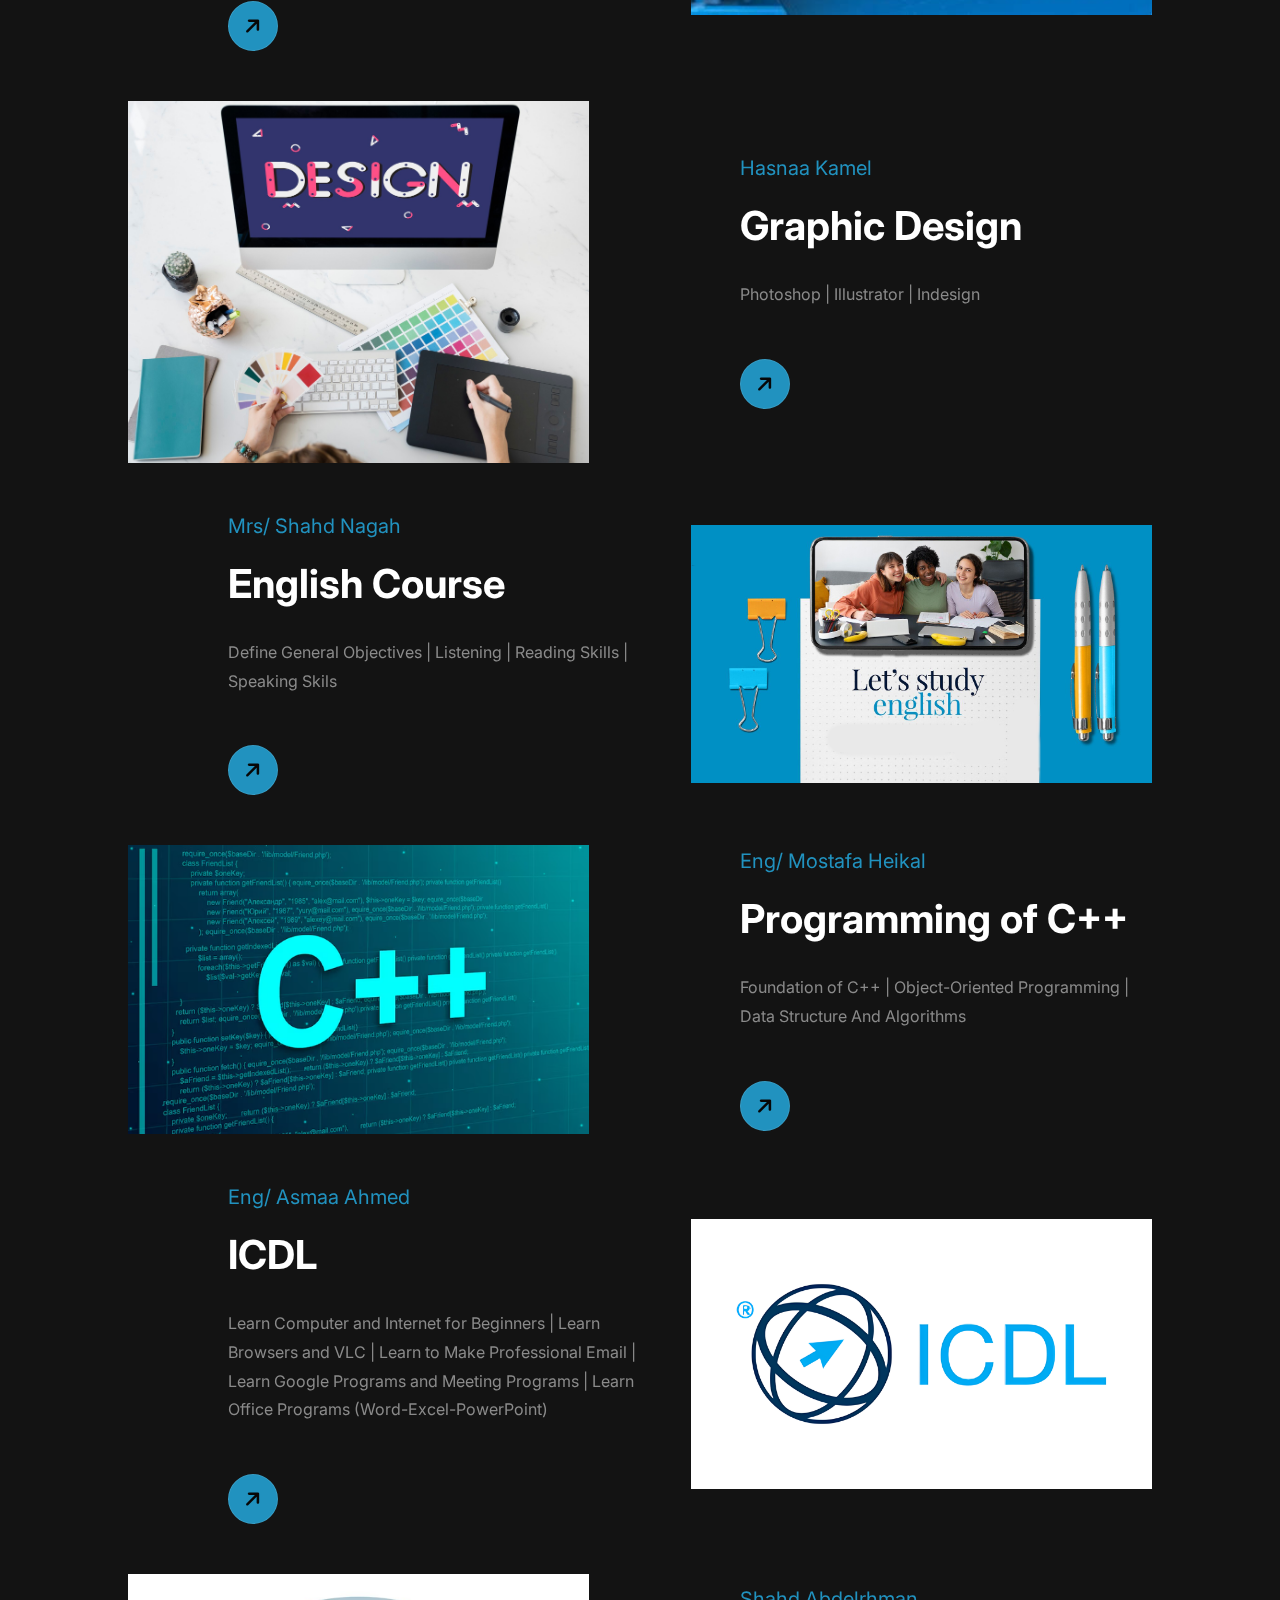
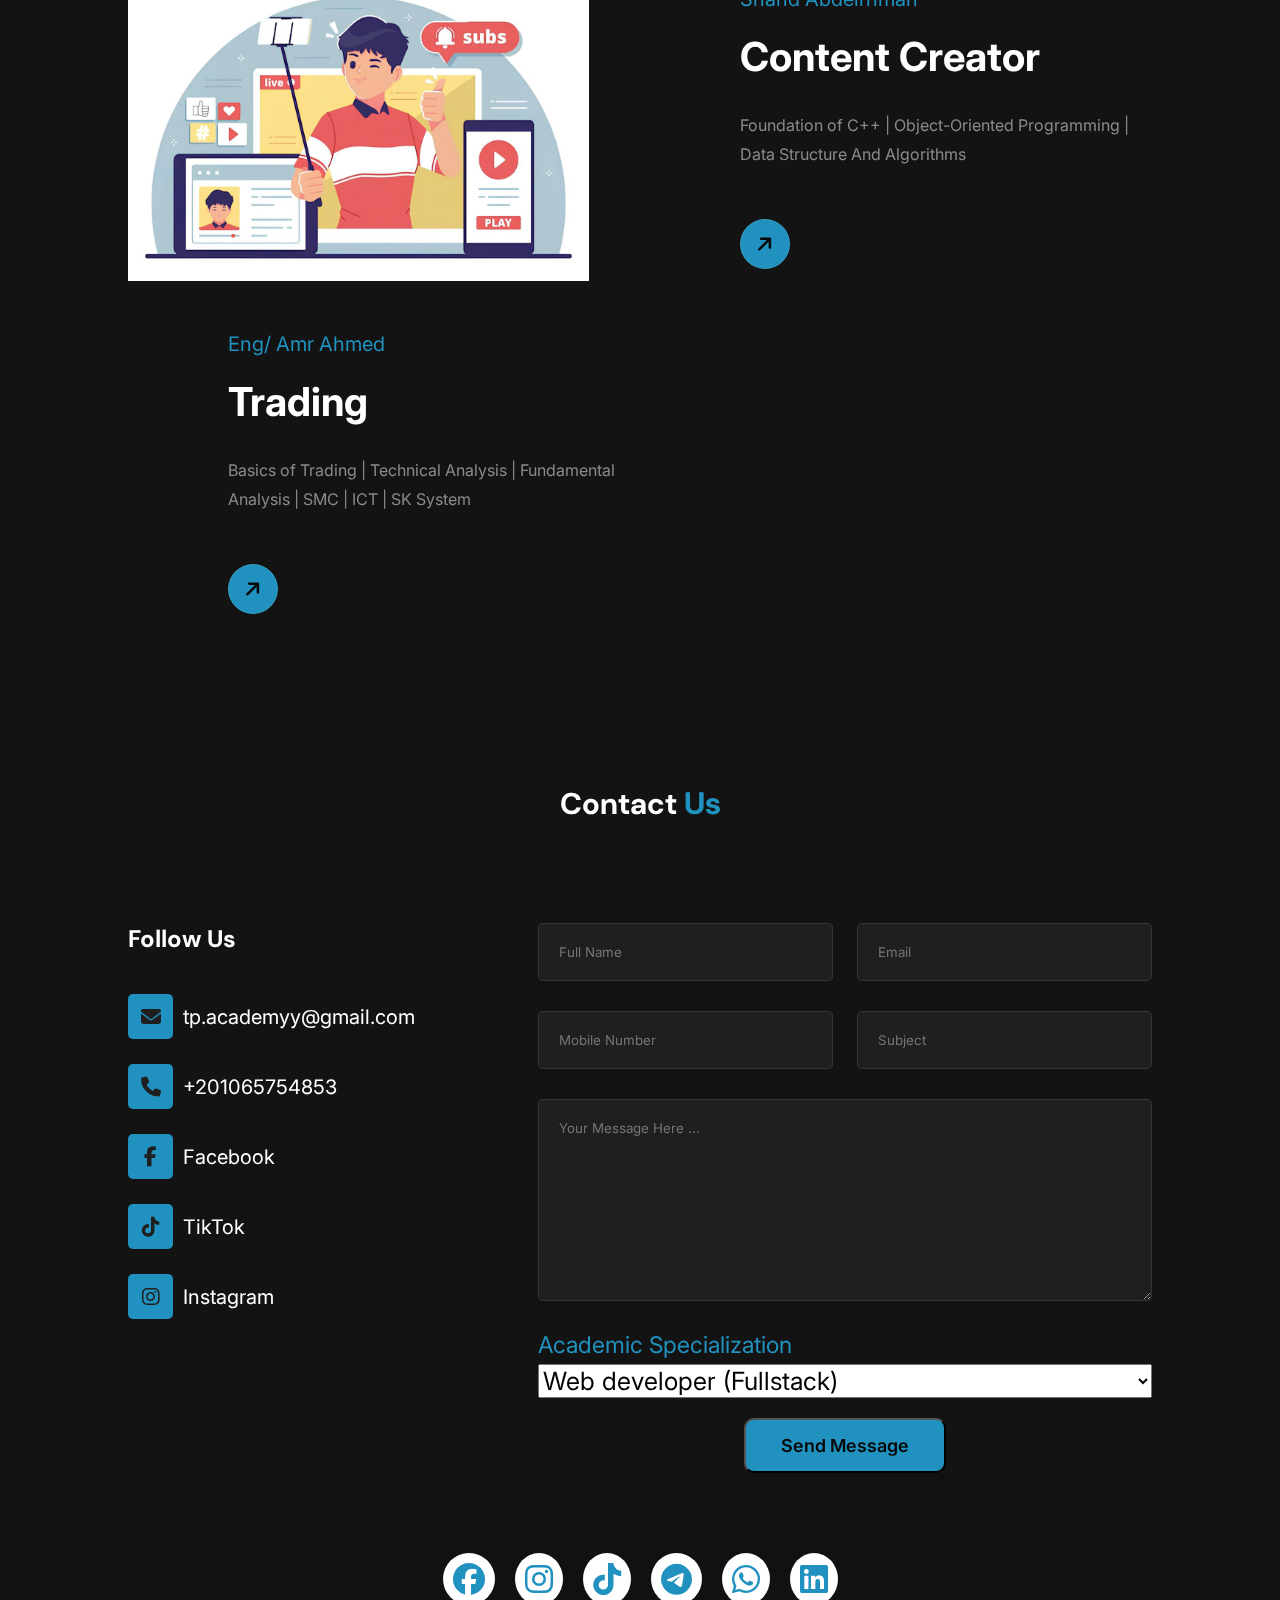
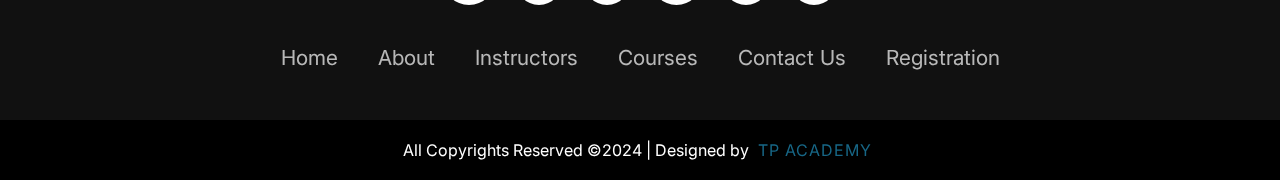
==== commit dfc58f58: "Add files via upload" ====
--- a/index.html
+++ b/index.html
@@ -154,7 +154,7 @@
                 <img src="img/front.jpeg" alt="">
 
                 <div class="text">
-                    <h4><span>Eng/ Bassam Adel</span></h4>
+                    <h4><span>Eng/ Bassem Adel</span></h4>
 
                     <h3><a href="#">FrontEnd Developer</a></h3>
                     <p>Html | Css |  JavaScript |  Git |  Github |  Jquery |  React
@@ -243,6 +243,19 @@
 
                     <h3><a href="#">Content Creator</a></h3>
                     <p>Foundation of C++ | Object-Oriented Programming | Data Structure And Algorithms</p>
+
+                    <a href="pages/Register.html" class="link"><i class="fa-solid fa-arrow-up"></i></a>
+                </div>
+            </div>
+
+            <div class="project_box project_box_2">
+                <img src="img/trading.png" alt="">
+
+                <div class="text">
+                    <h4><span>Eng/ Amr Ahmed</span></h4>
+
+                    <h3><a href="#">Trading</a></h3>
+                    <p>Basics of Trading | Technical Analysis | Fundamental Analysis | SMC | ICT | SK System </p>
 
                     <a href="pages/Register.html" class="link"><i class="fa-solid fa-arrow-up"></i></a>
                 </div>
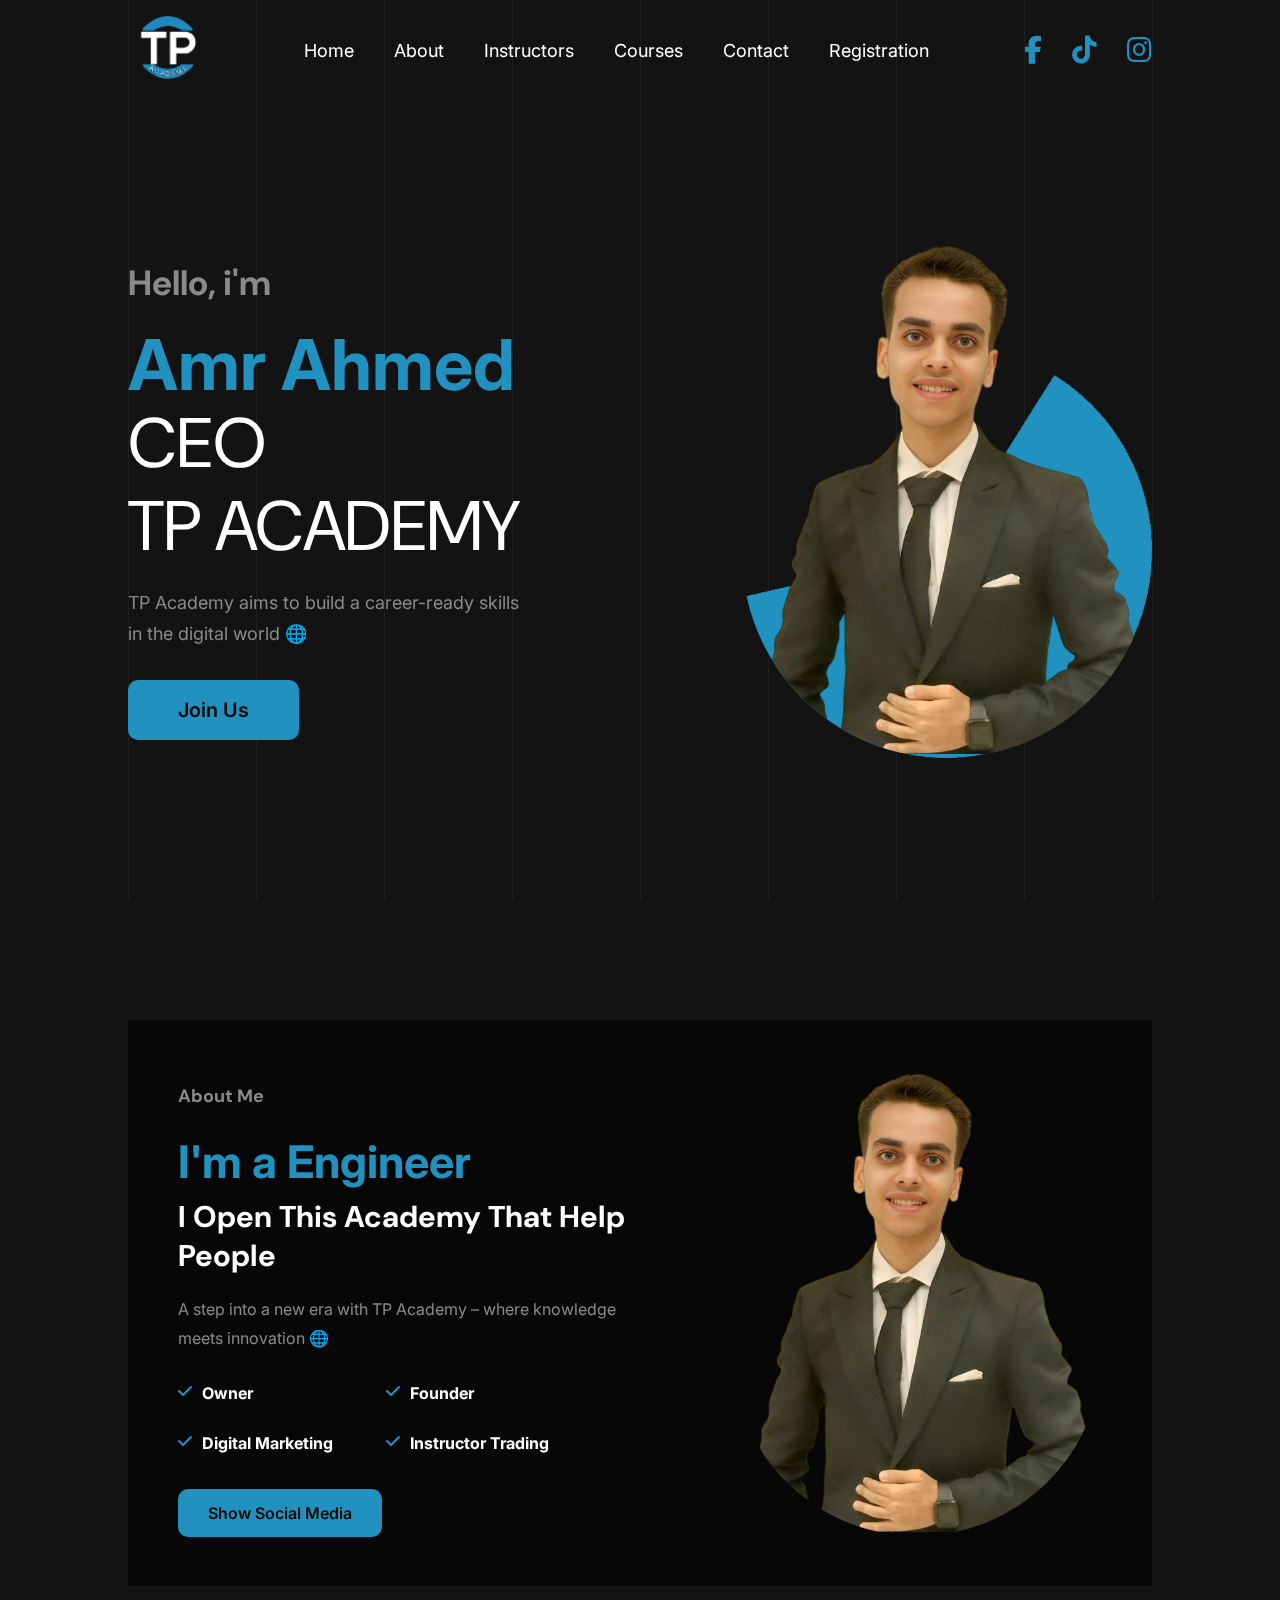
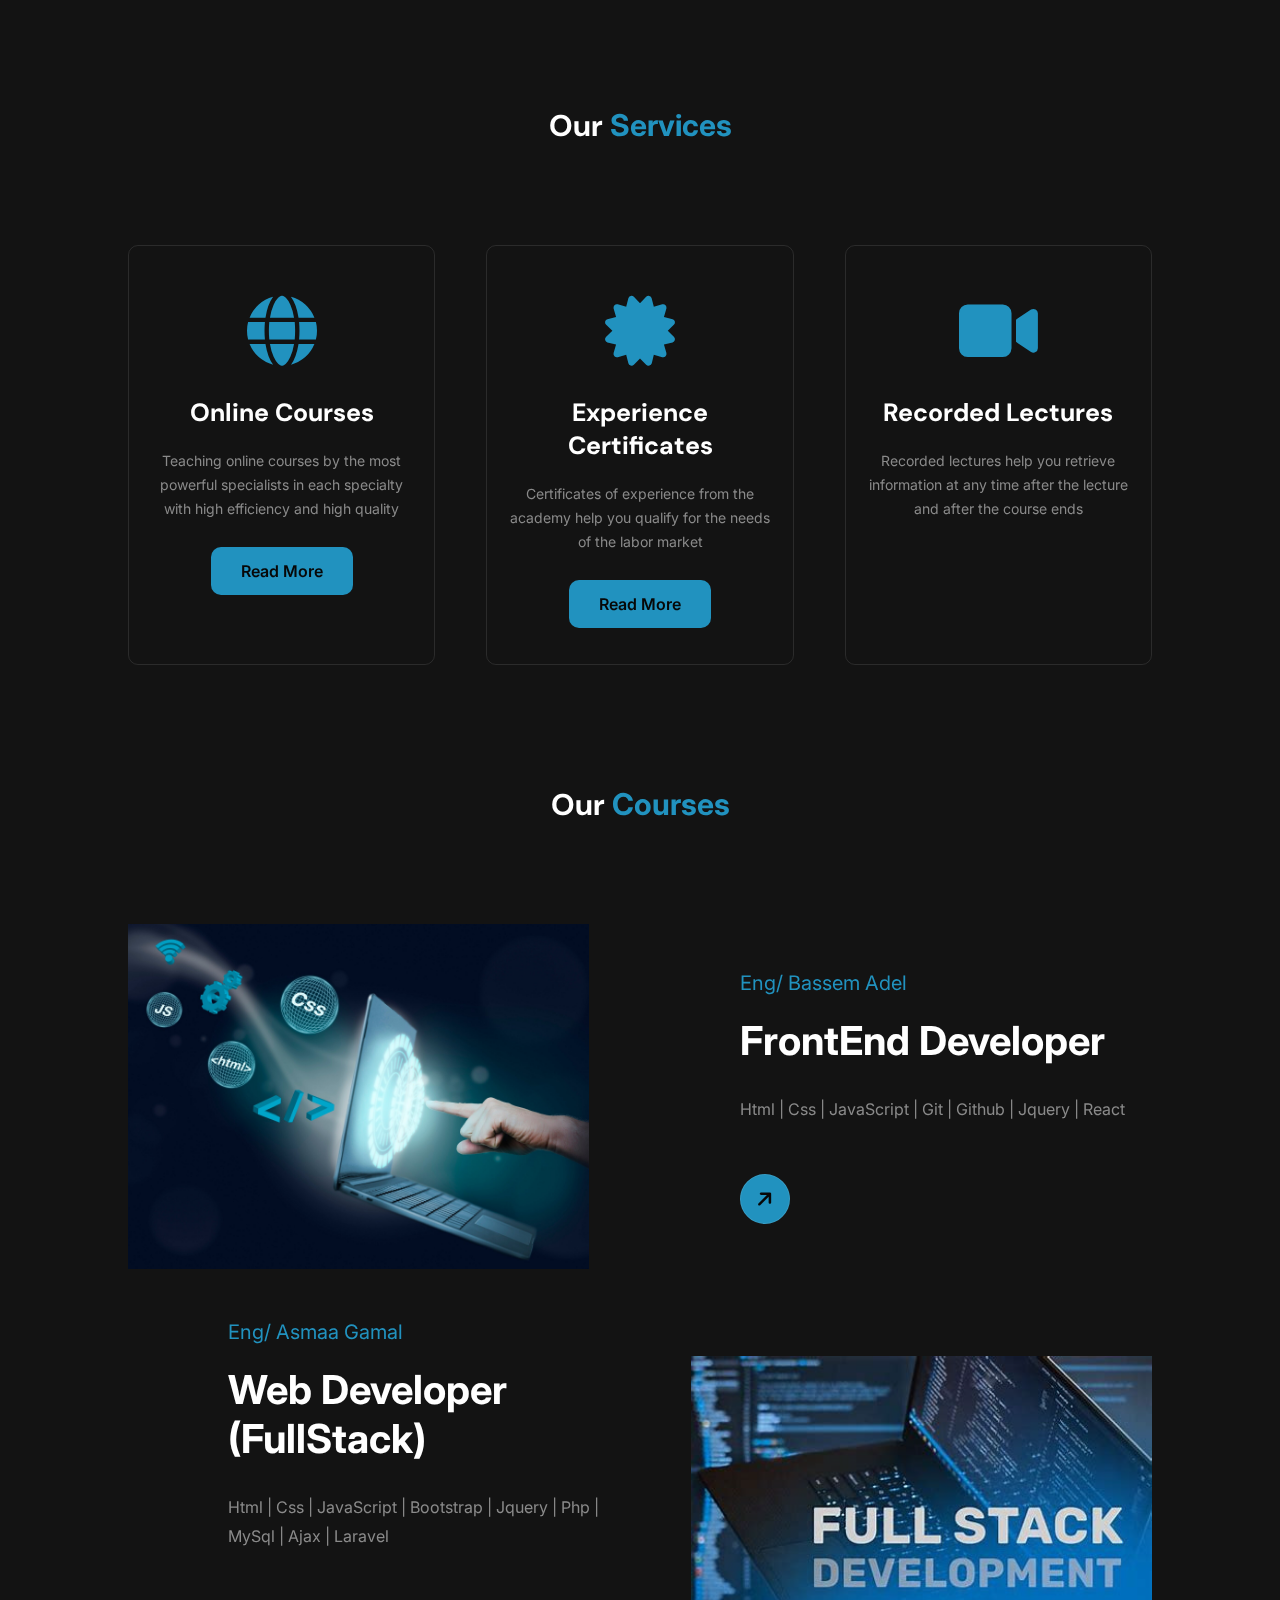
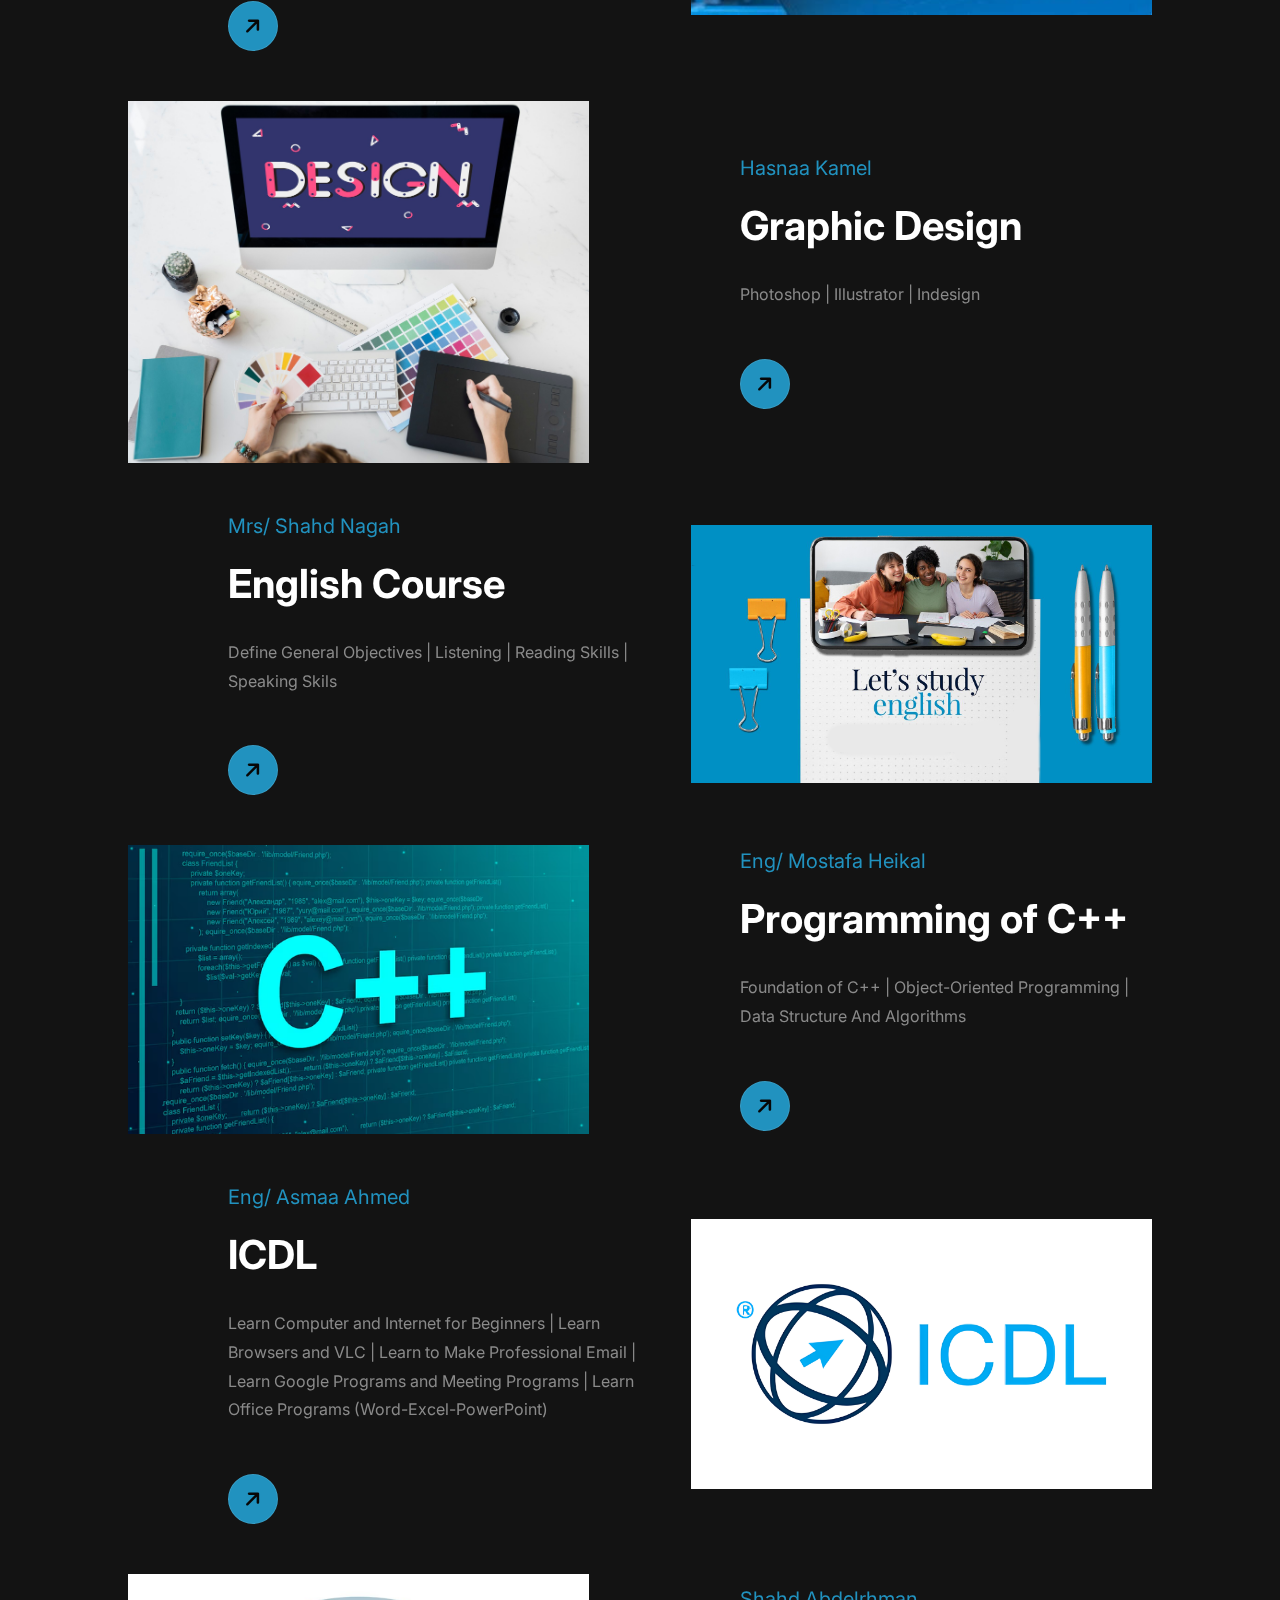
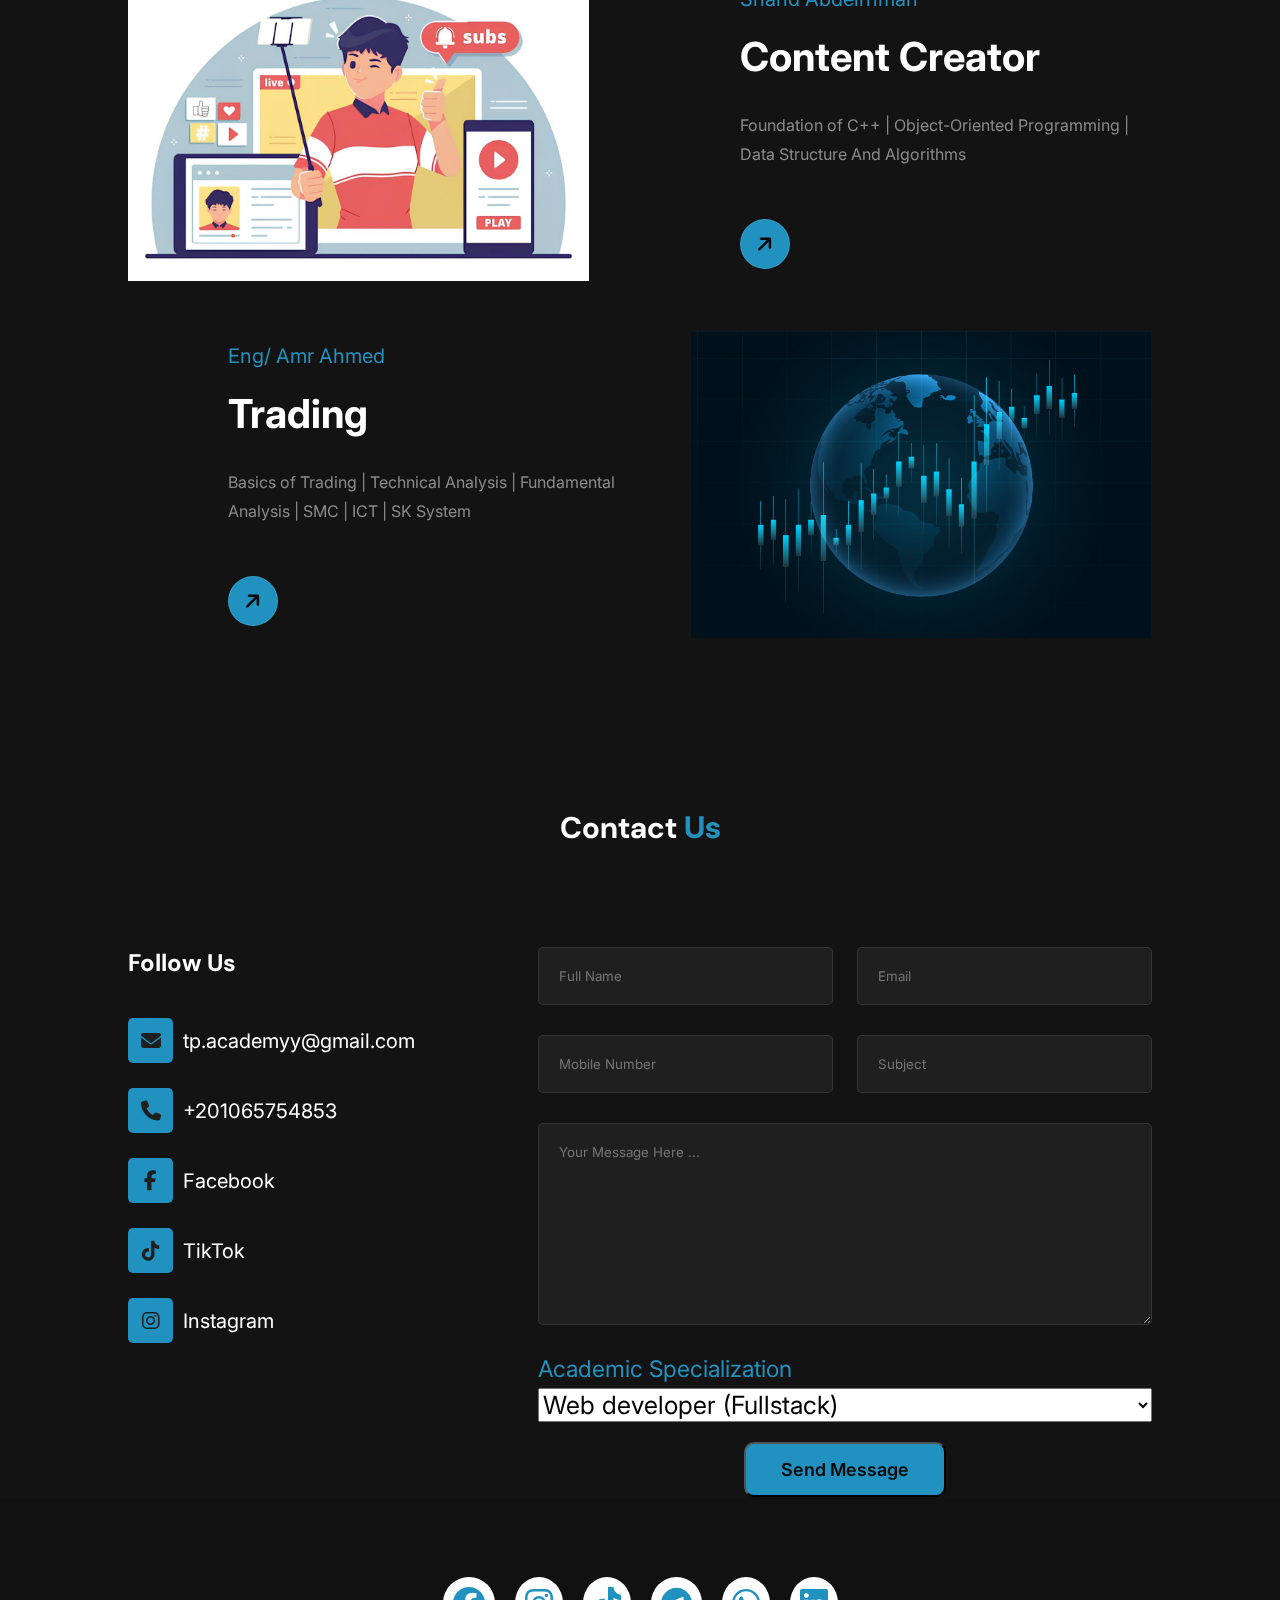
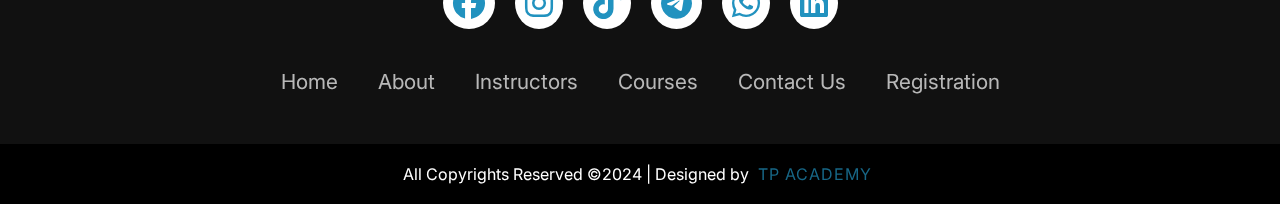
==== commit d8be6d11: "Add files via upload" ====
--- a/index.html
+++ b/index.html
@@ -282,6 +282,10 @@
                     <a target="_blank" title="tiktok" target="_blank" href="https://www.tiktok.com/@tpacademy?fbclid=PAZXh0bgNhZW0CMTEAAabqeHdB59MO6carhEZUrcLCTDch3YL0uxCFcj3__gtuh1BqLWekn2AYiD0_aem_9_aPpI0nHo845kTvfu07MQ"><i class="fa-brands fa-tiktok"></i> TikTok</a>
                     <a target="_blank" href="https://www.instagram.com/tpacademyy/"><i class="fa-brands fa-instagram" target="_blank"></i> Instagram</a>
                 </div>
+                <div class="photo">
+                    <a href="img/TP-ACADEMY.apk" download><img src="img/GOOGLE PLAY.png" alt=""></a>
+                    <a href="img/ios_source.tar.gz"><img src="img/APPSTORE.png" alt=""></a>
+                </div>
             </div>
 
             <form action="https://api.sheetmonkey.io/form/aY2DosQyjjRRendM5SsSfB" method="post">
@@ -289,7 +293,7 @@
                     <input type="text" placeholder="Full Name" name="Name" required>
                     <input type="text" placeholder="Email" name="Email" required>
                     <input type="text" placeholder="Mobile Number" name="Phone" required>
-                    <input type="text" placeholder="Subject">
+                    <input type="text" placeholder="Subject" required>
 
                     <textarea name="Message" required id="" rows="10" placeholder="Your Message Here ..."></textarea>
 
@@ -347,7 +351,6 @@
                     <li><a href="./pages/Register.html">Registration</a></li>
                 </ul>
             </div>
-            
         </div>
         <div class="footerBottom">
             <p>All Copyrights Reserved &copy;2024 | Designed by <span class="designer">TP ACADEMY</span></p>
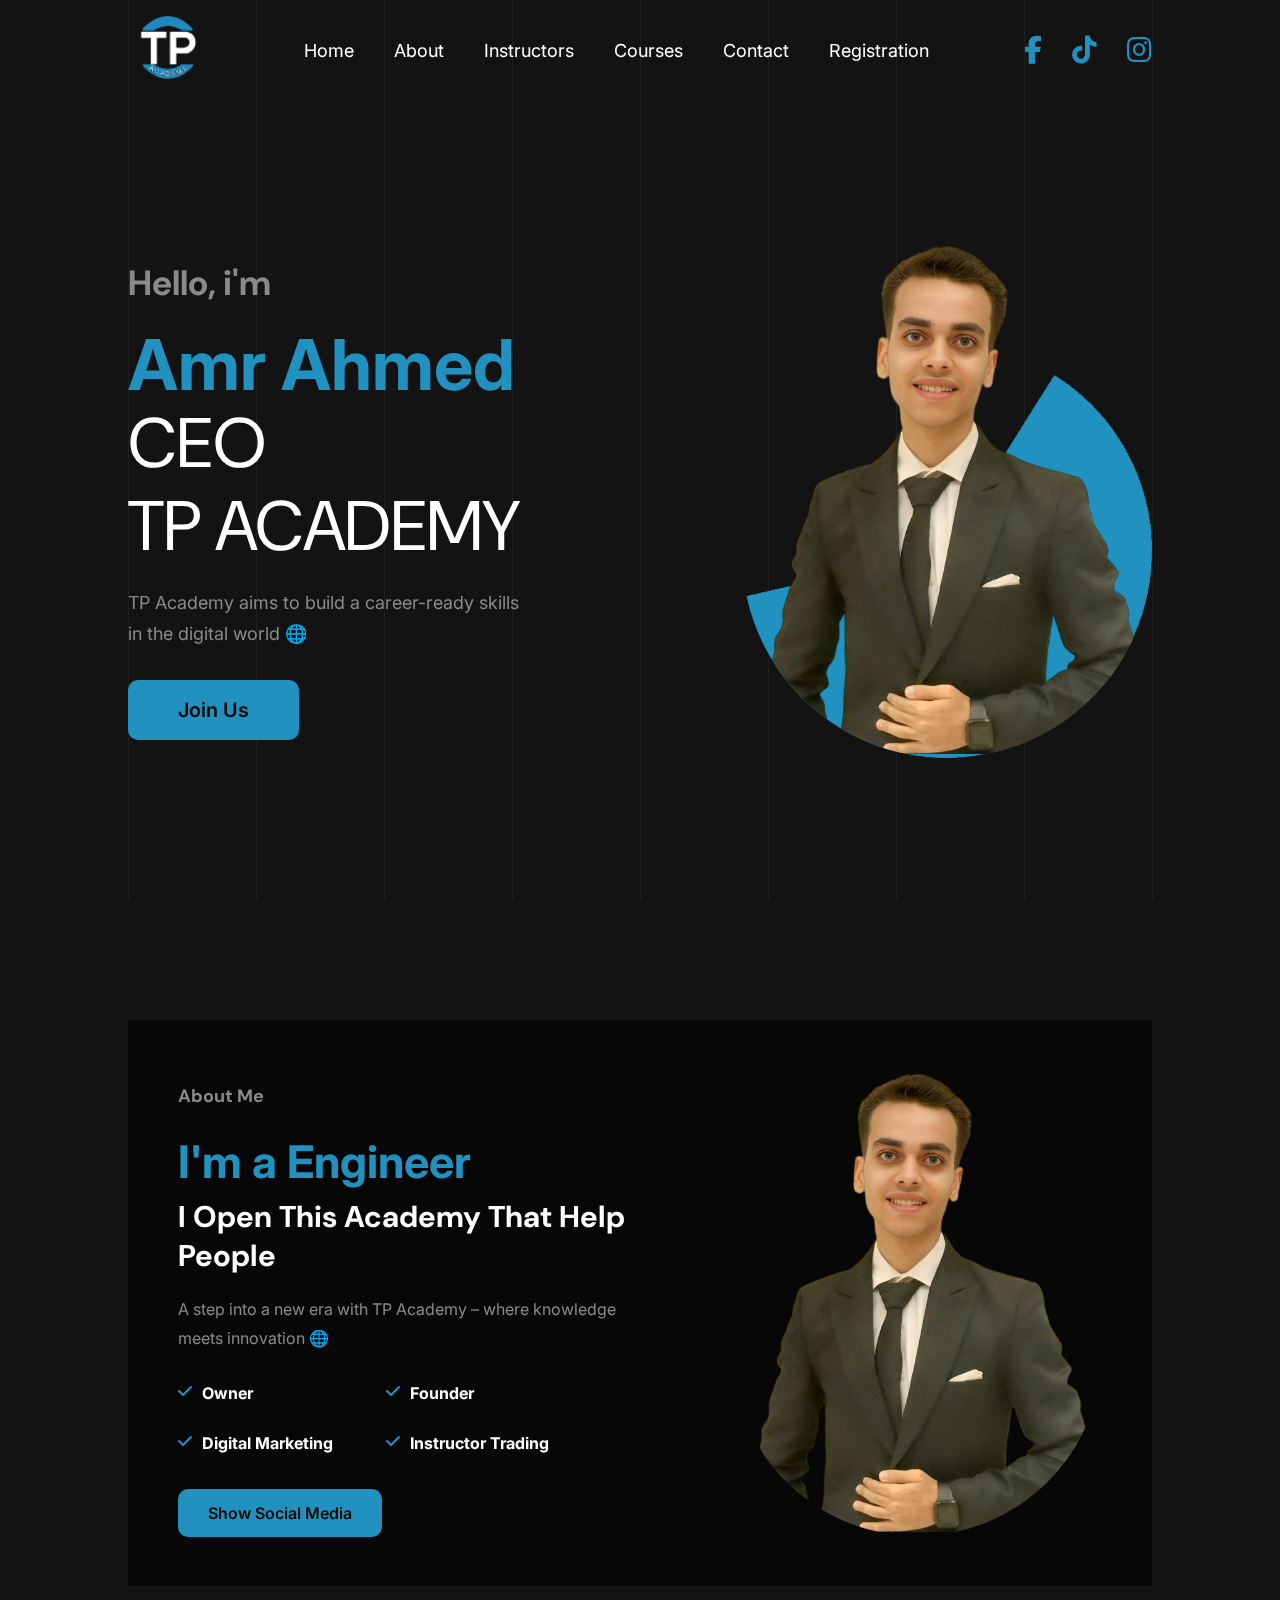
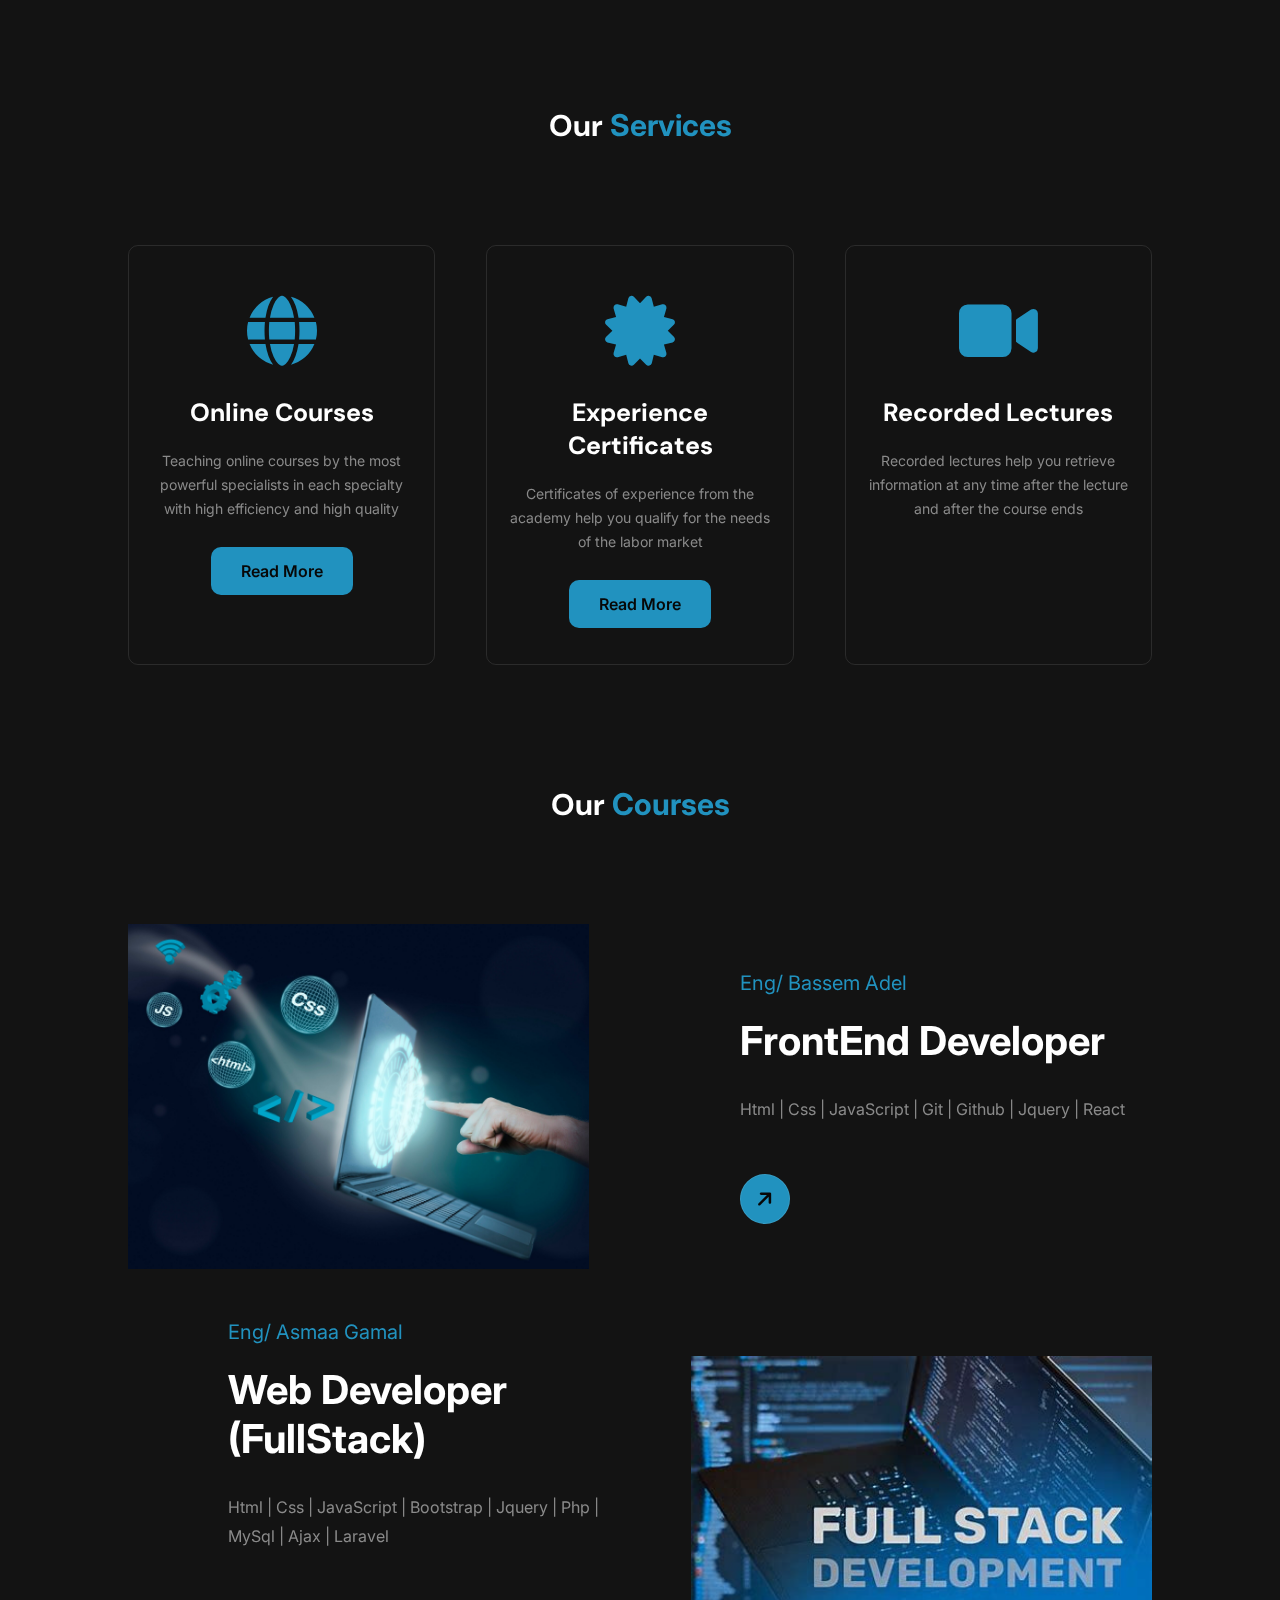
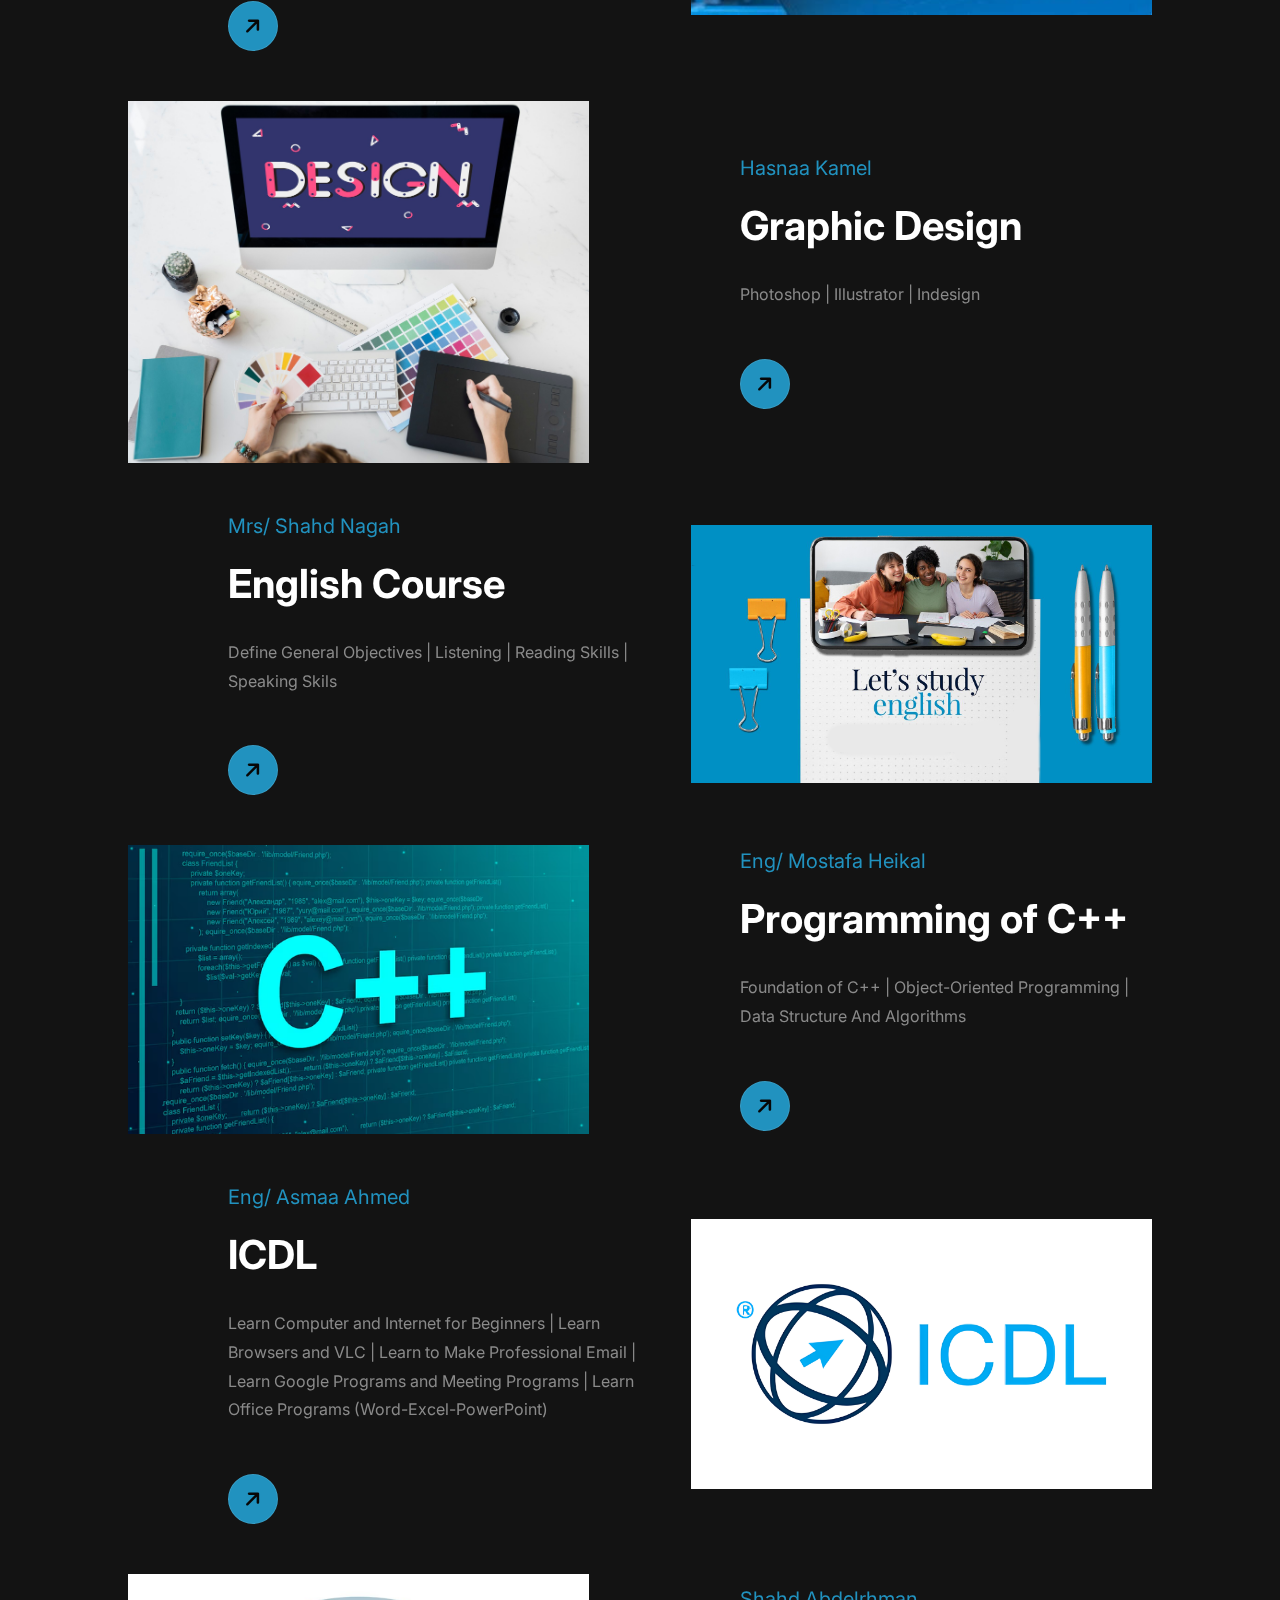
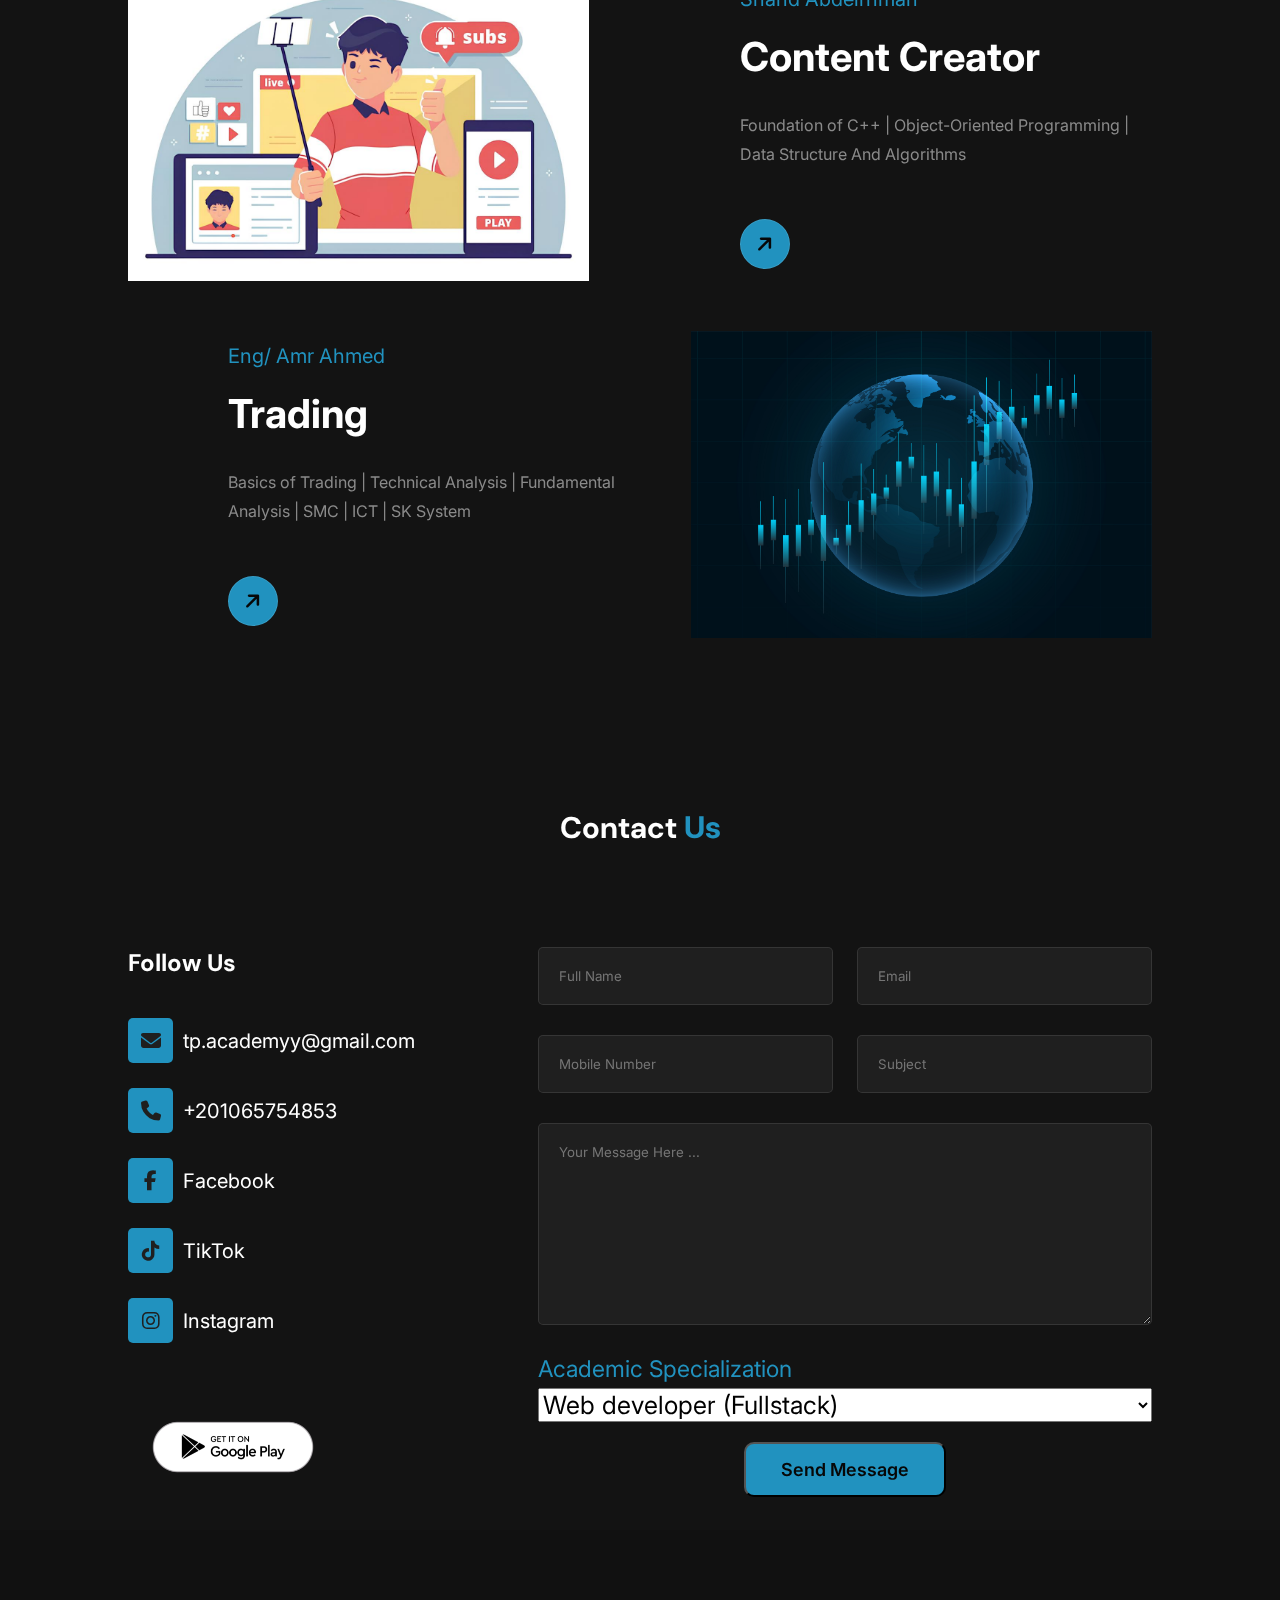
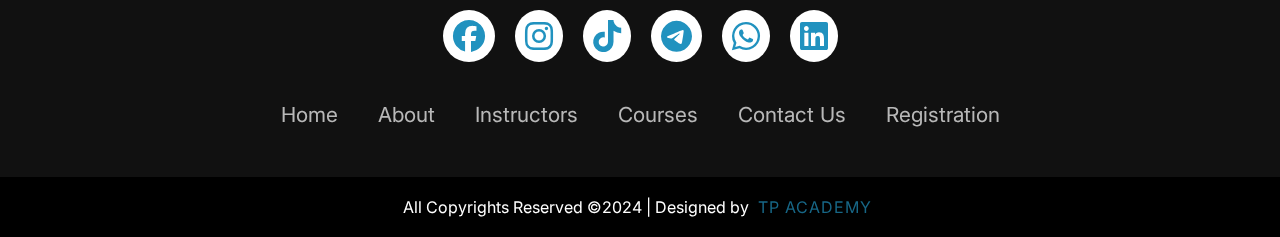
==== commit ad52fff0: "Add files via upload" ====
--- a/index.html
+++ b/index.html
@@ -284,7 +284,6 @@
                 </div>
                 <div class="photo">
                     <a href="img/TP-ACADEMY.apk" download><img src="img/GOOGLE PLAY.png" alt=""></a>
-                    <a href="img/ios_source.tar.gz"><img src="img/APPSTORE.png" alt=""></a>
                 </div>
             </div>
 
--- a/css/style.css
+++ b/css/style.css
@@ -531,6 +531,17 @@
 .contact .btn:hover{
     scale: 1.1;
 }
+.contact .photo{
+    justify-content: left;
+    transition: 0.4;
+}
+.contact .photo a img{
+    width: 210px;
+    
+}
+.contact .photo a img:hover{
+    scale: 1.1;
+}
 
 footer{
     background-color: #111;
@@ -609,6 +620,8 @@
     font-size: 23px;
     margin: 0 0 5px 0;
 }
+
+
 /* End contact */ 
 
 
@@ -753,6 +766,14 @@
         font-size: 16px;
         padding: 13px 28px;
     }
+    .contact .photo{
+        display: flex;
+        justify-content: center;
+        transition: 0.4;
+    }
+    .contact .photo a img{
+        width: 200px;
+    }
 }
 
 
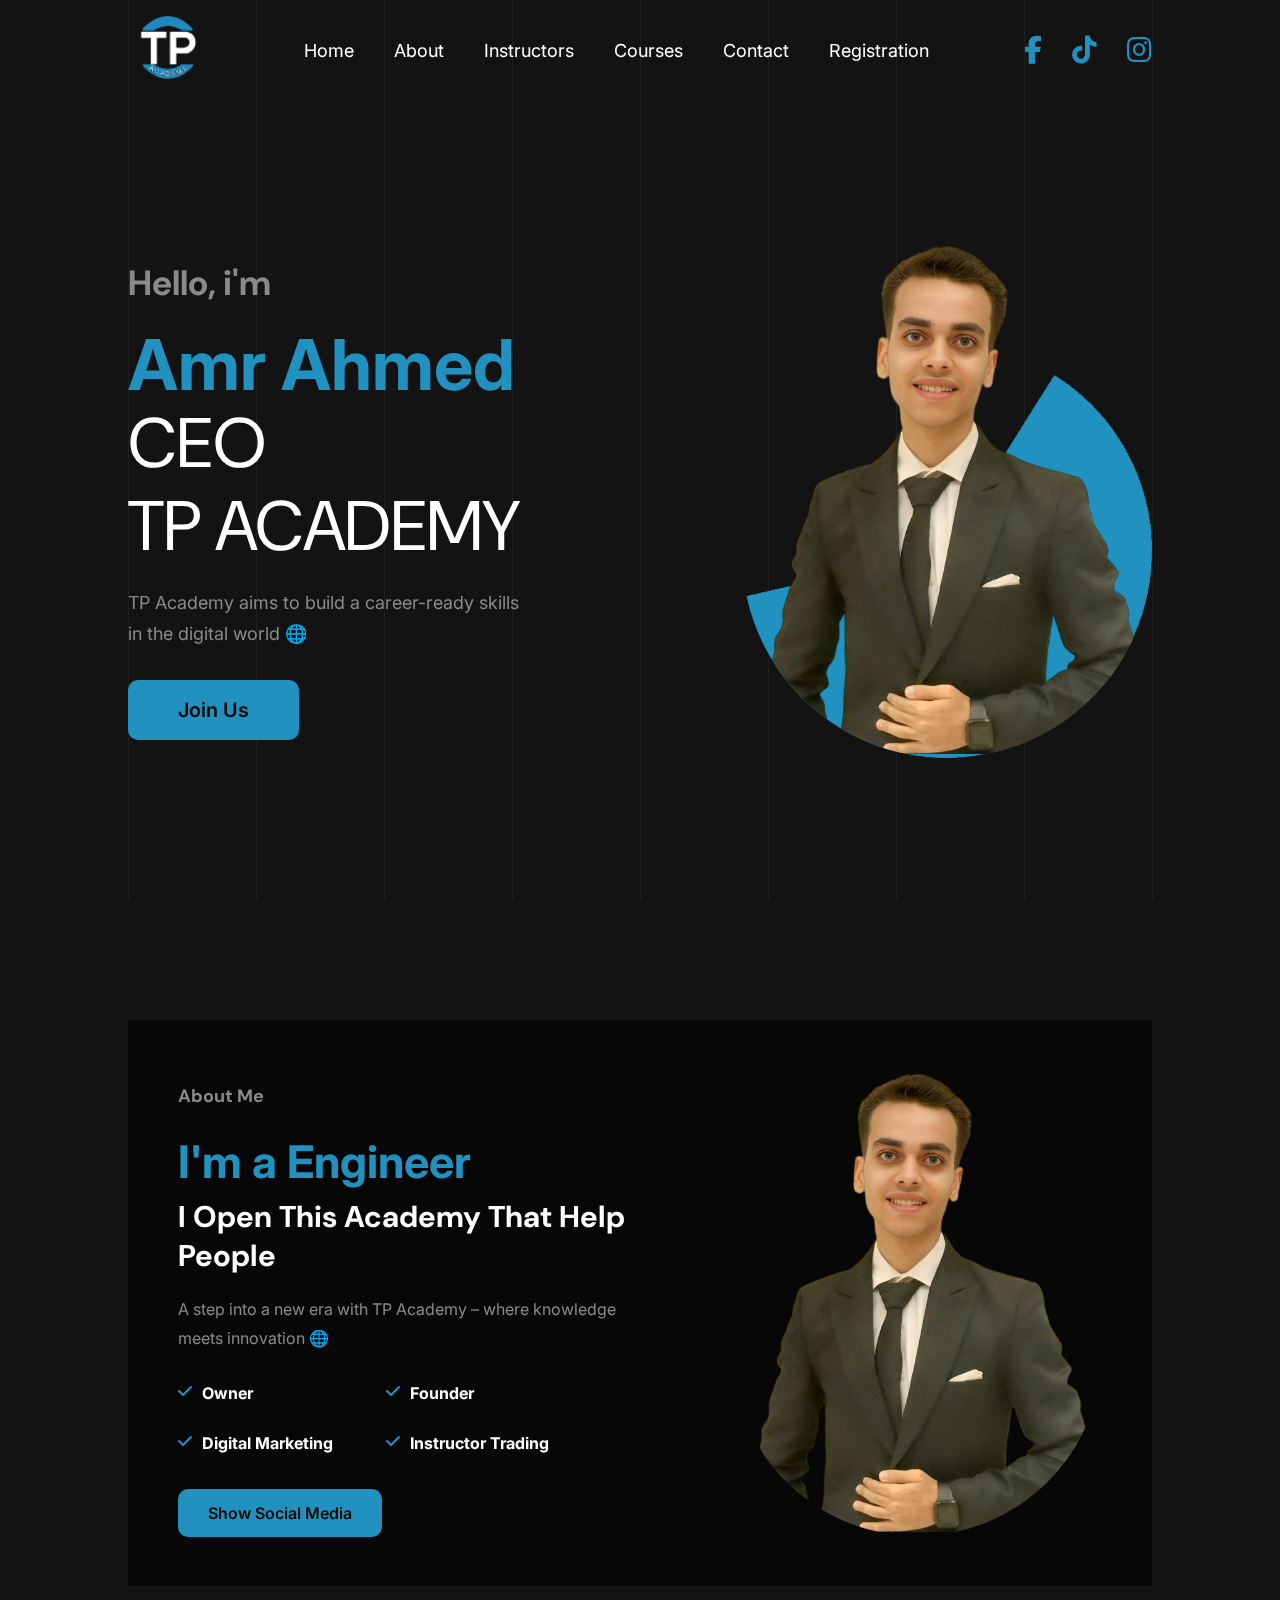
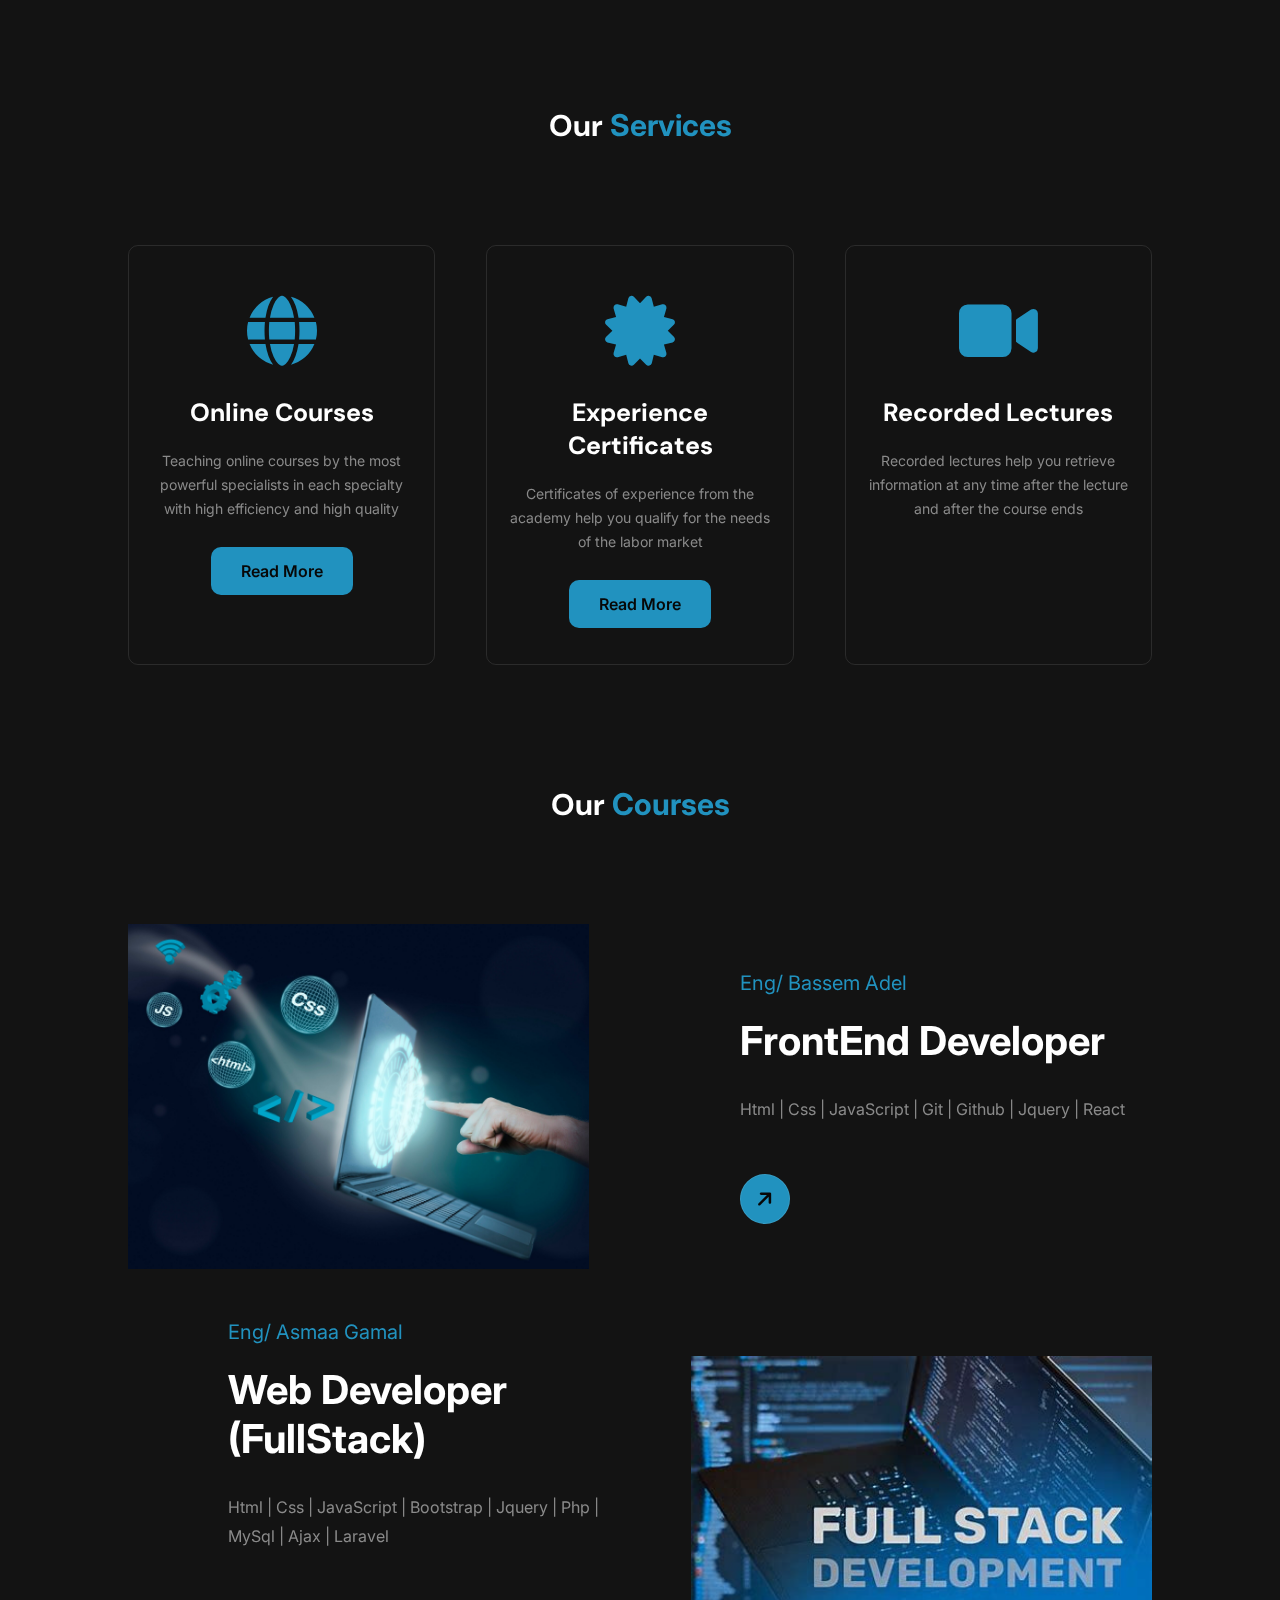
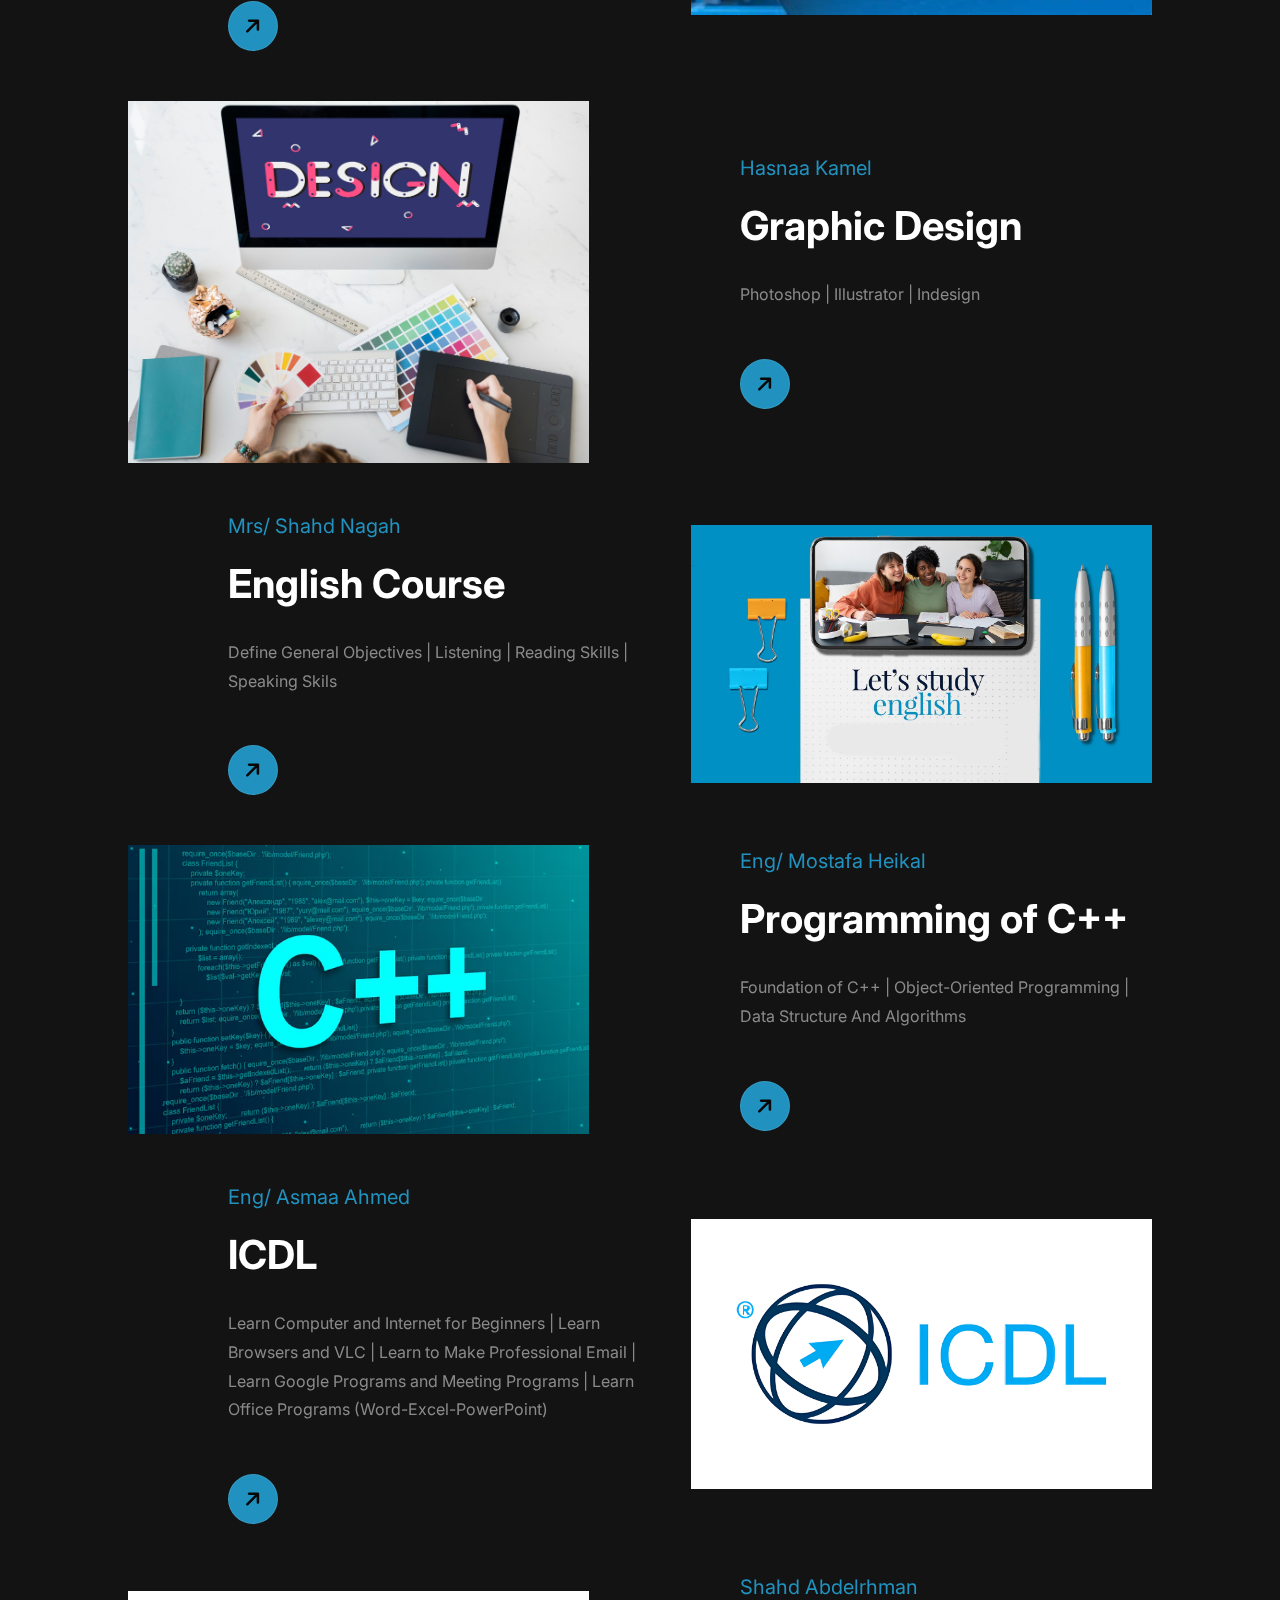
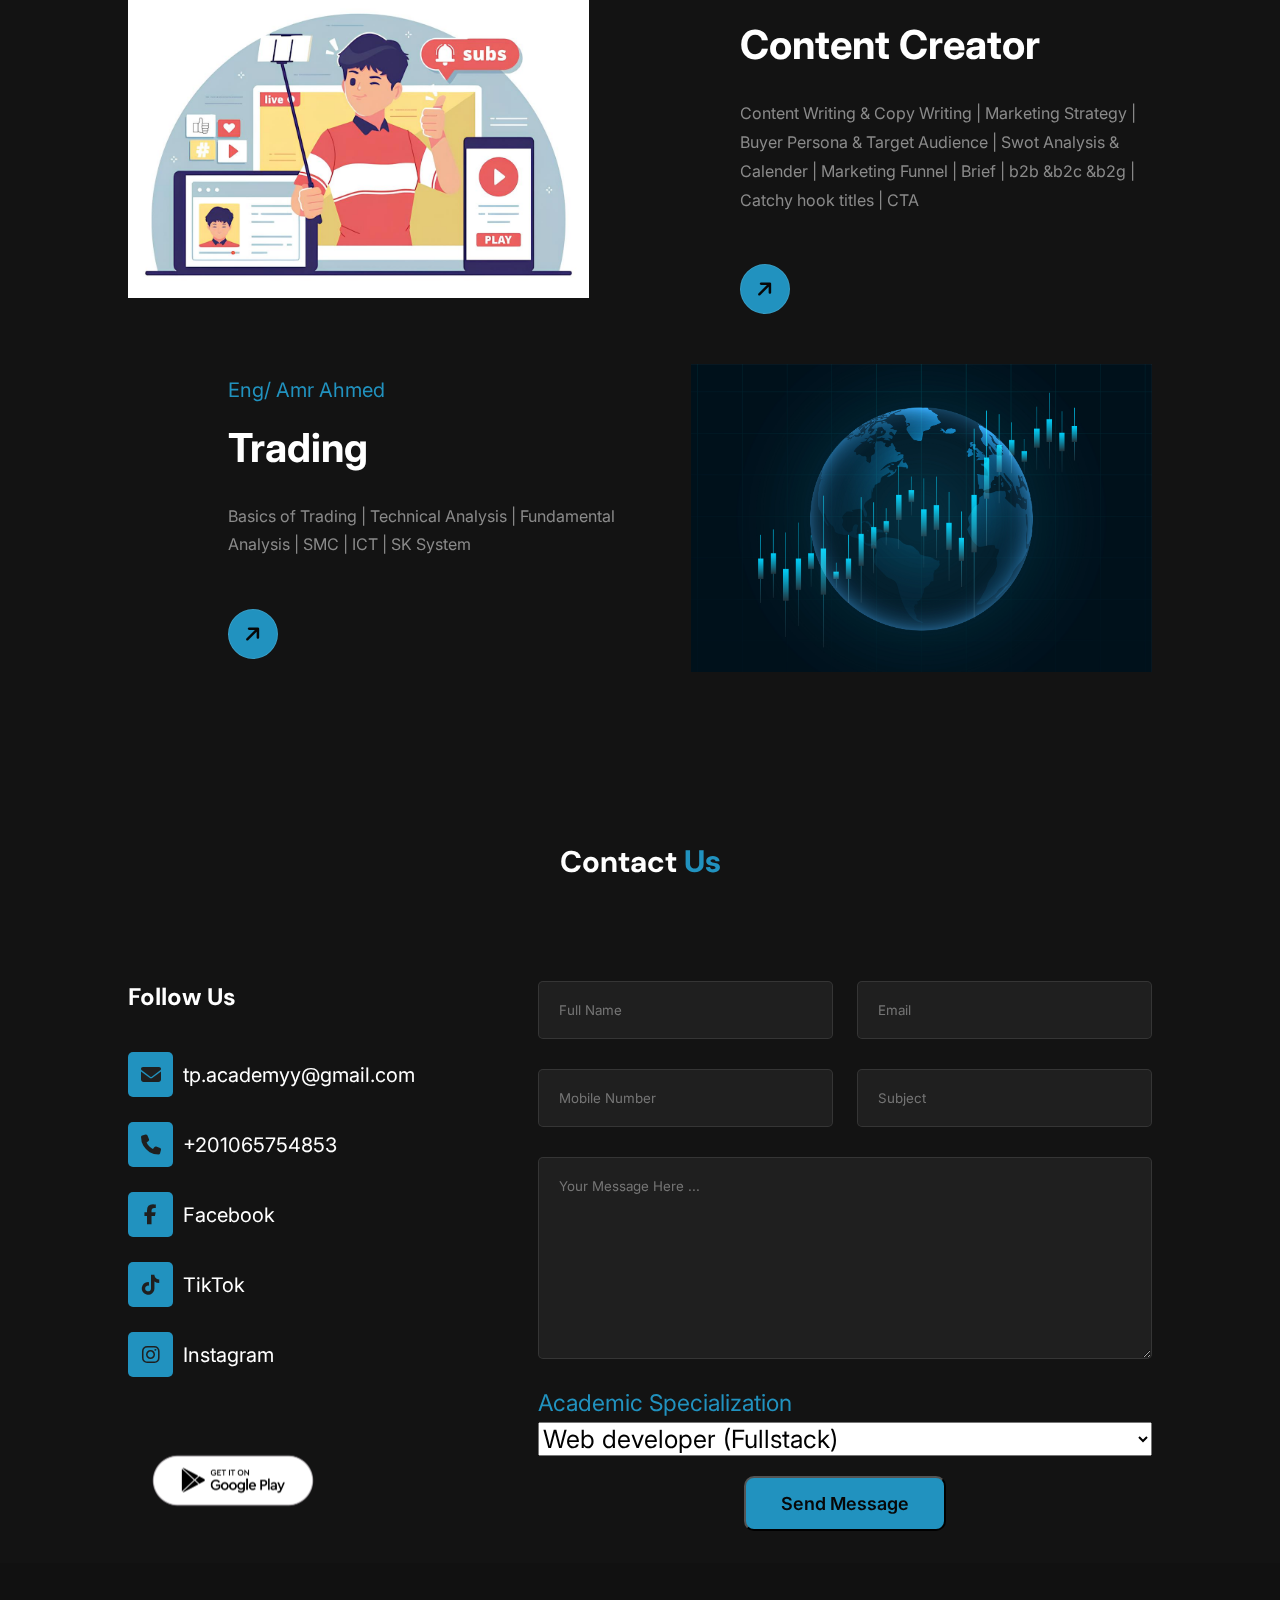
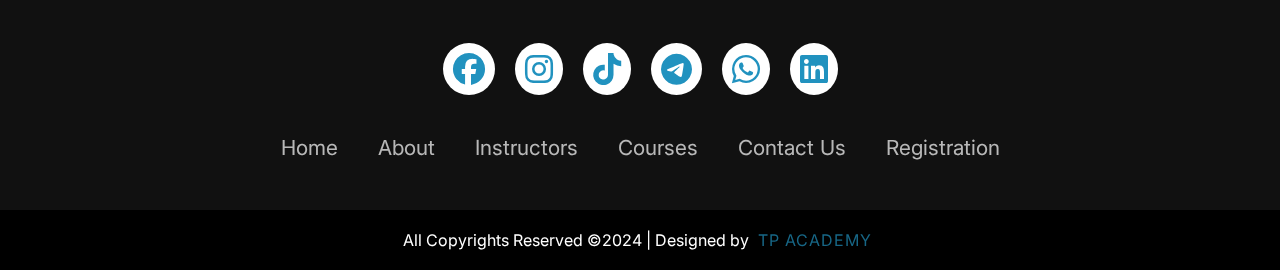
==== commit 9dde34c1: "Add files via upload" ====
--- a/index.html
+++ b/index.html
@@ -242,7 +242,8 @@
                     <h4><span>Shahd Abdelrhman</span></h4>
 
                     <h3><a href="#">Content Creator</a></h3>
-                    <p>Foundation of C++ | Object-Oriented Programming | Data Structure And Algorithms</p>
+                    <p>Content Writing & Copy Writing | Marketing Strategy | Buyer Persona & Target Audience | Swot Analysis & Calender | Marketing Funnel | Brief | b2b &b2c &b2g | Catchy hook titles | CTA
+                    </p>
 
                     <a href="pages/Register.html" class="link"><i class="fa-solid fa-arrow-up"></i></a>
                 </div>
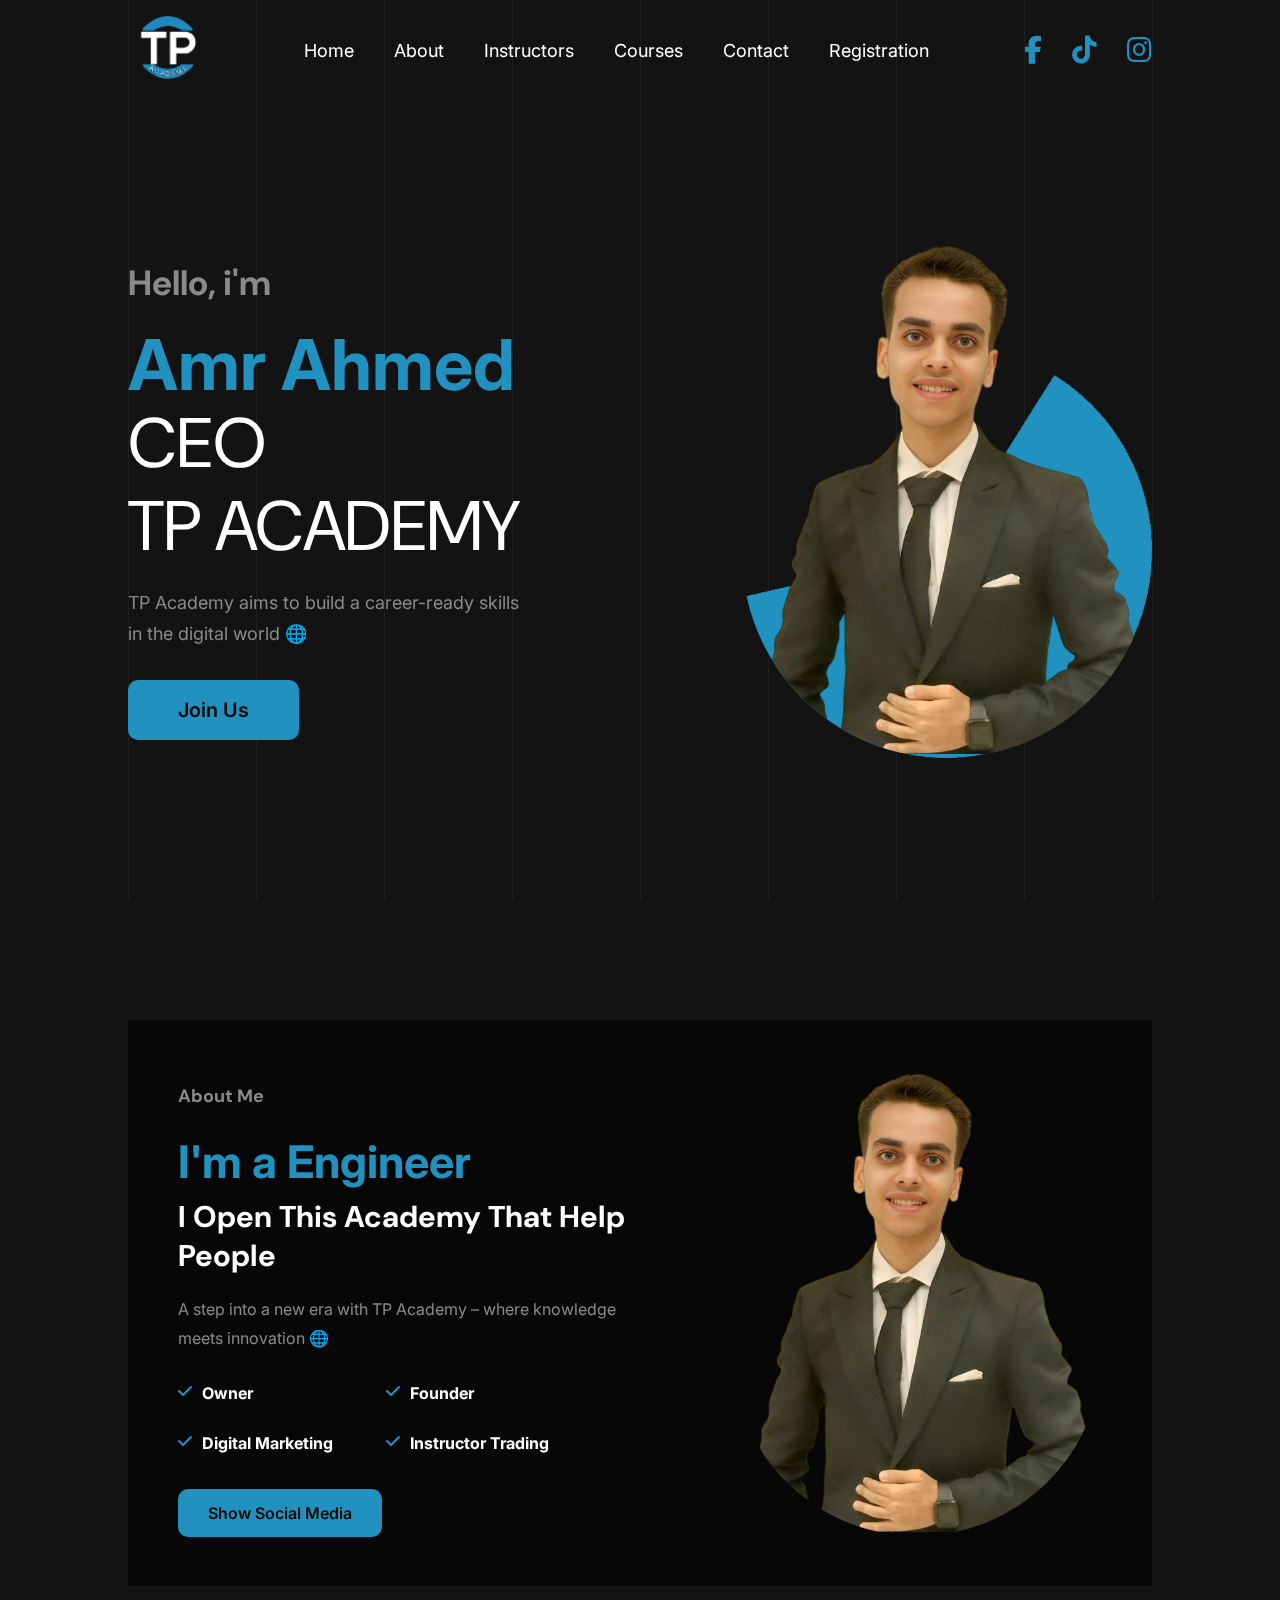
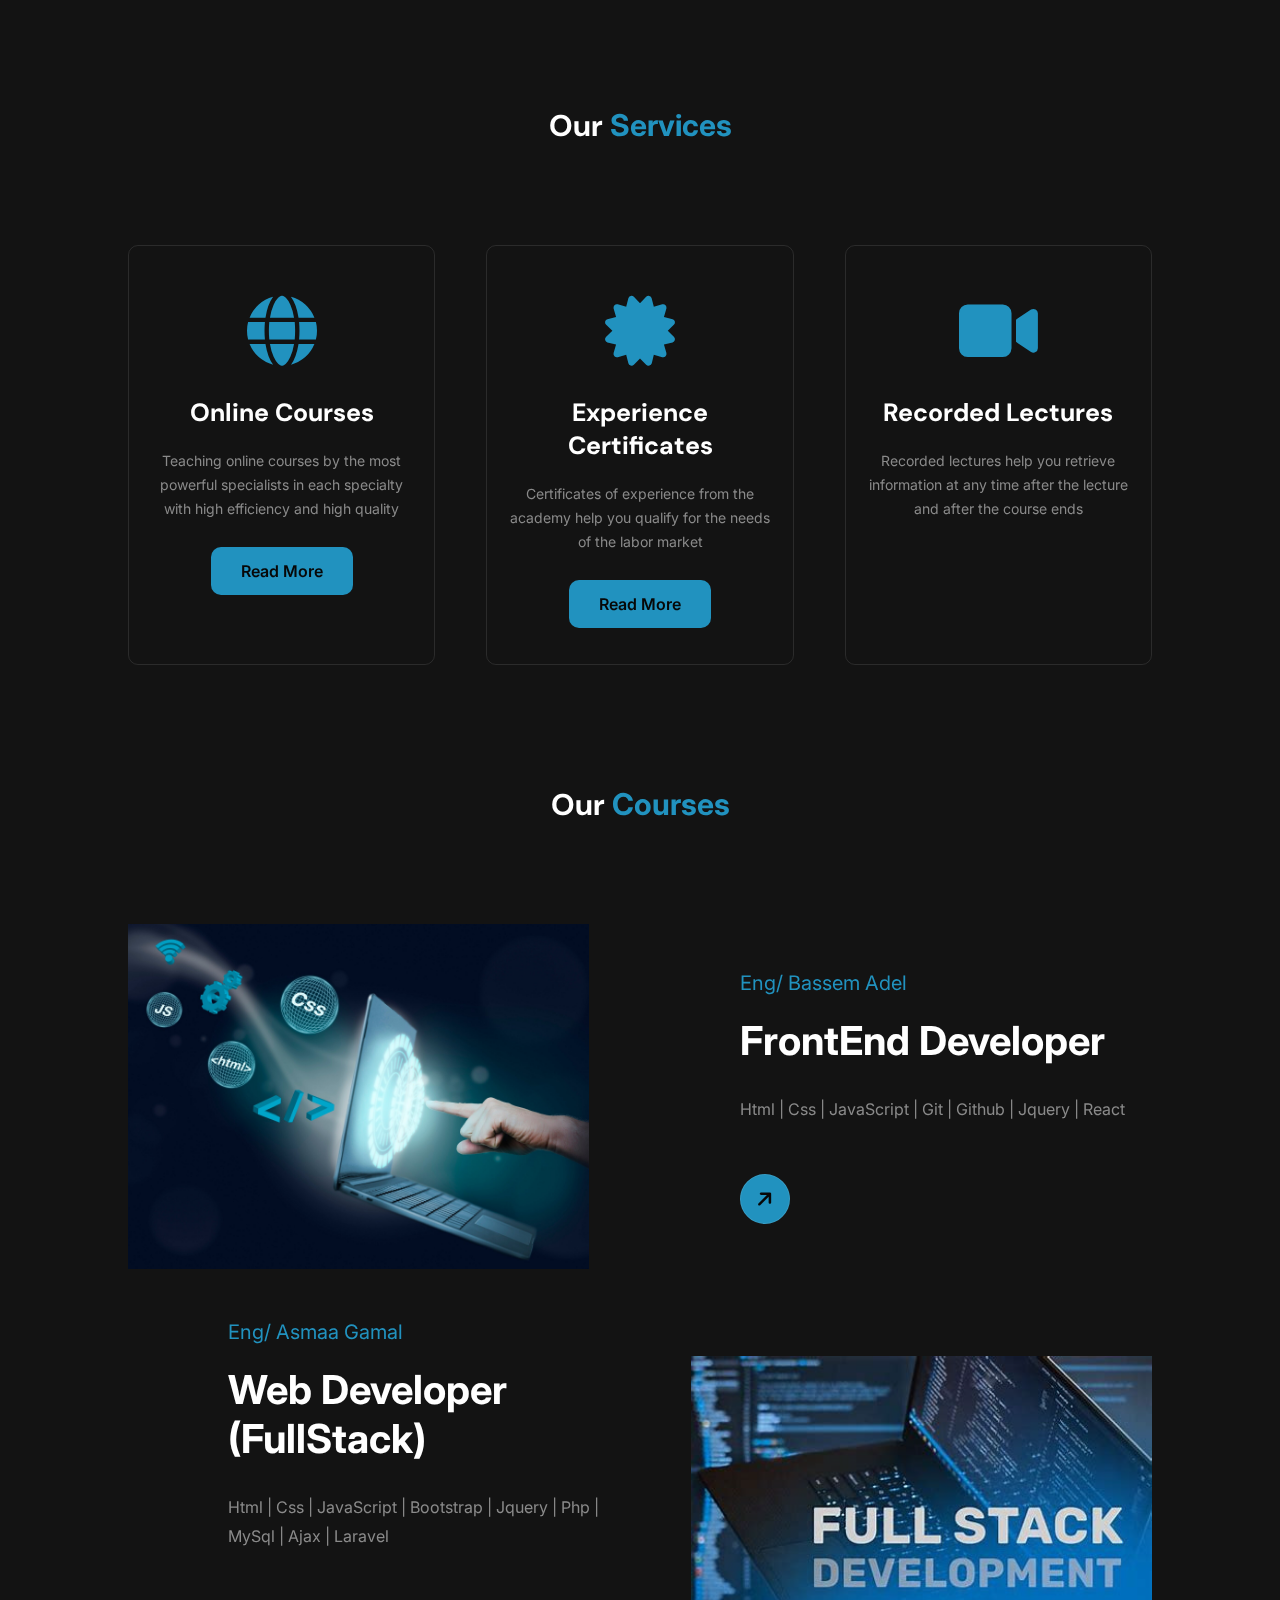
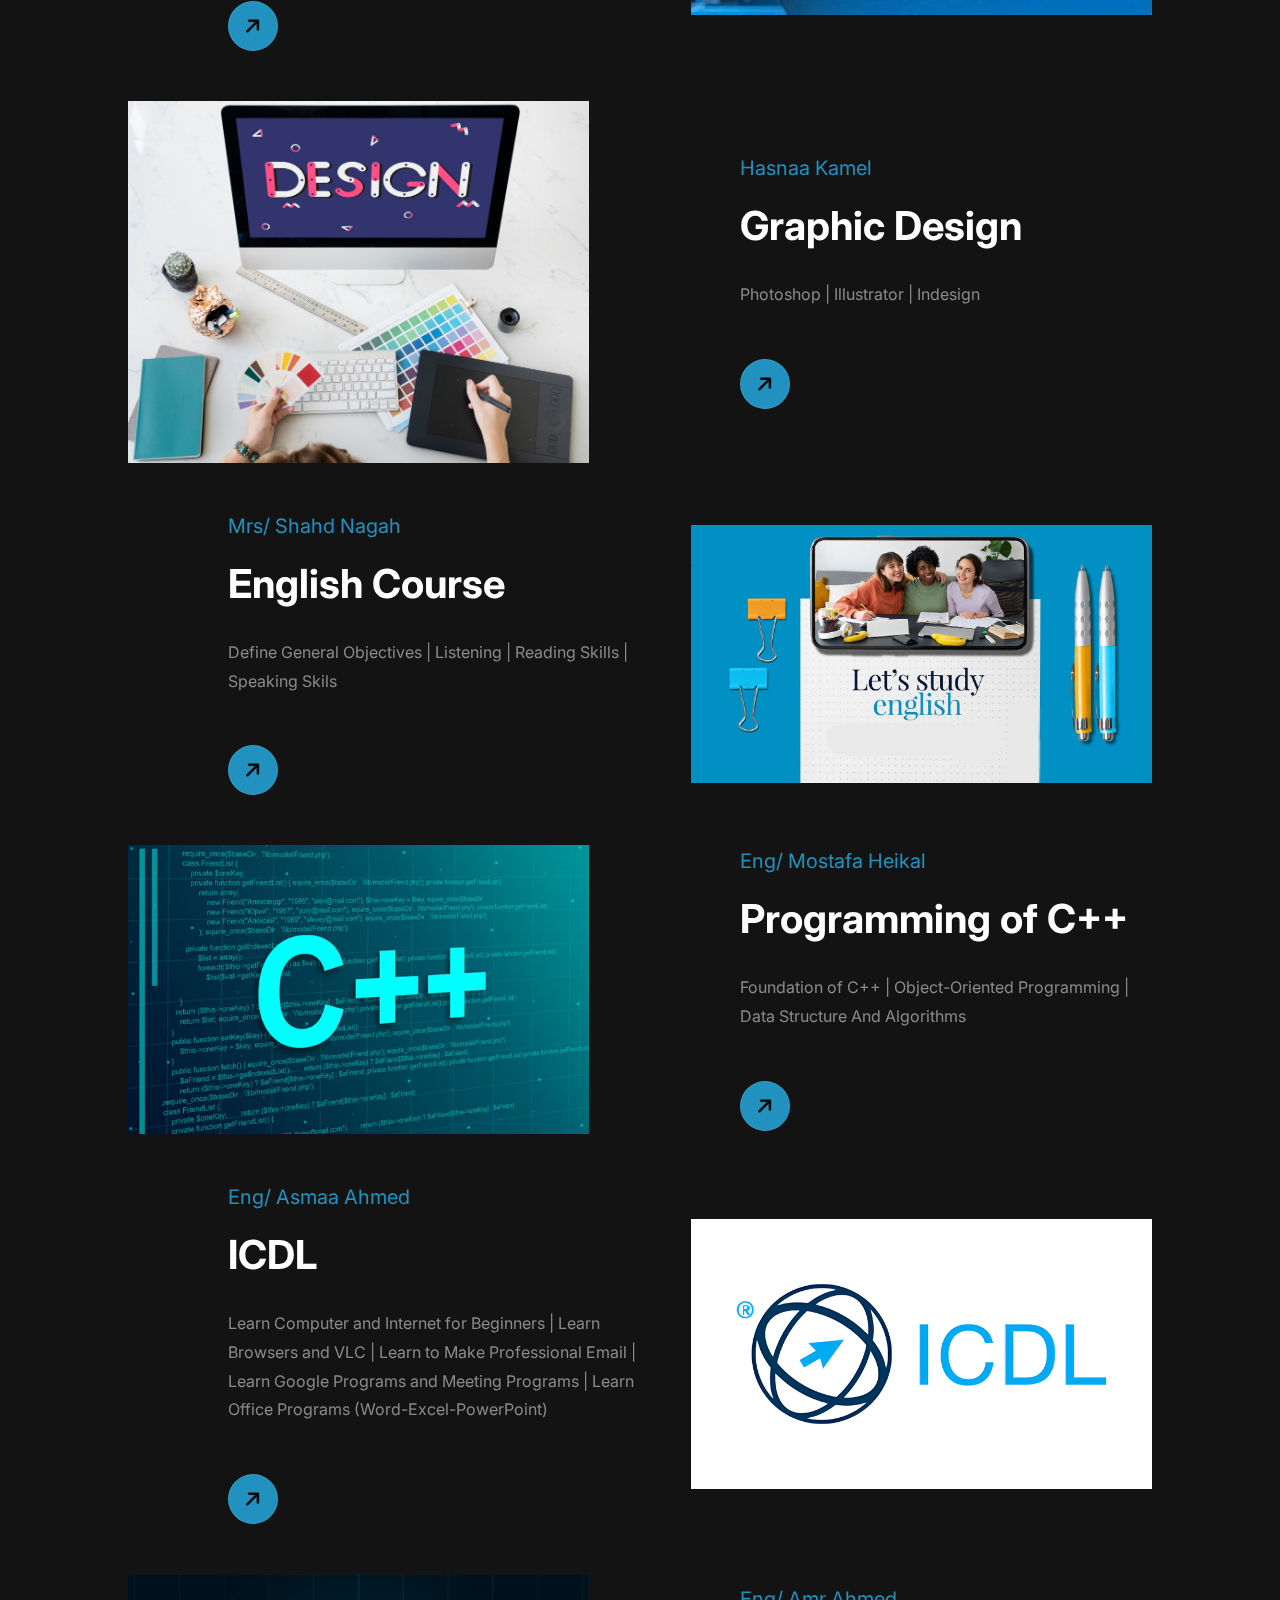
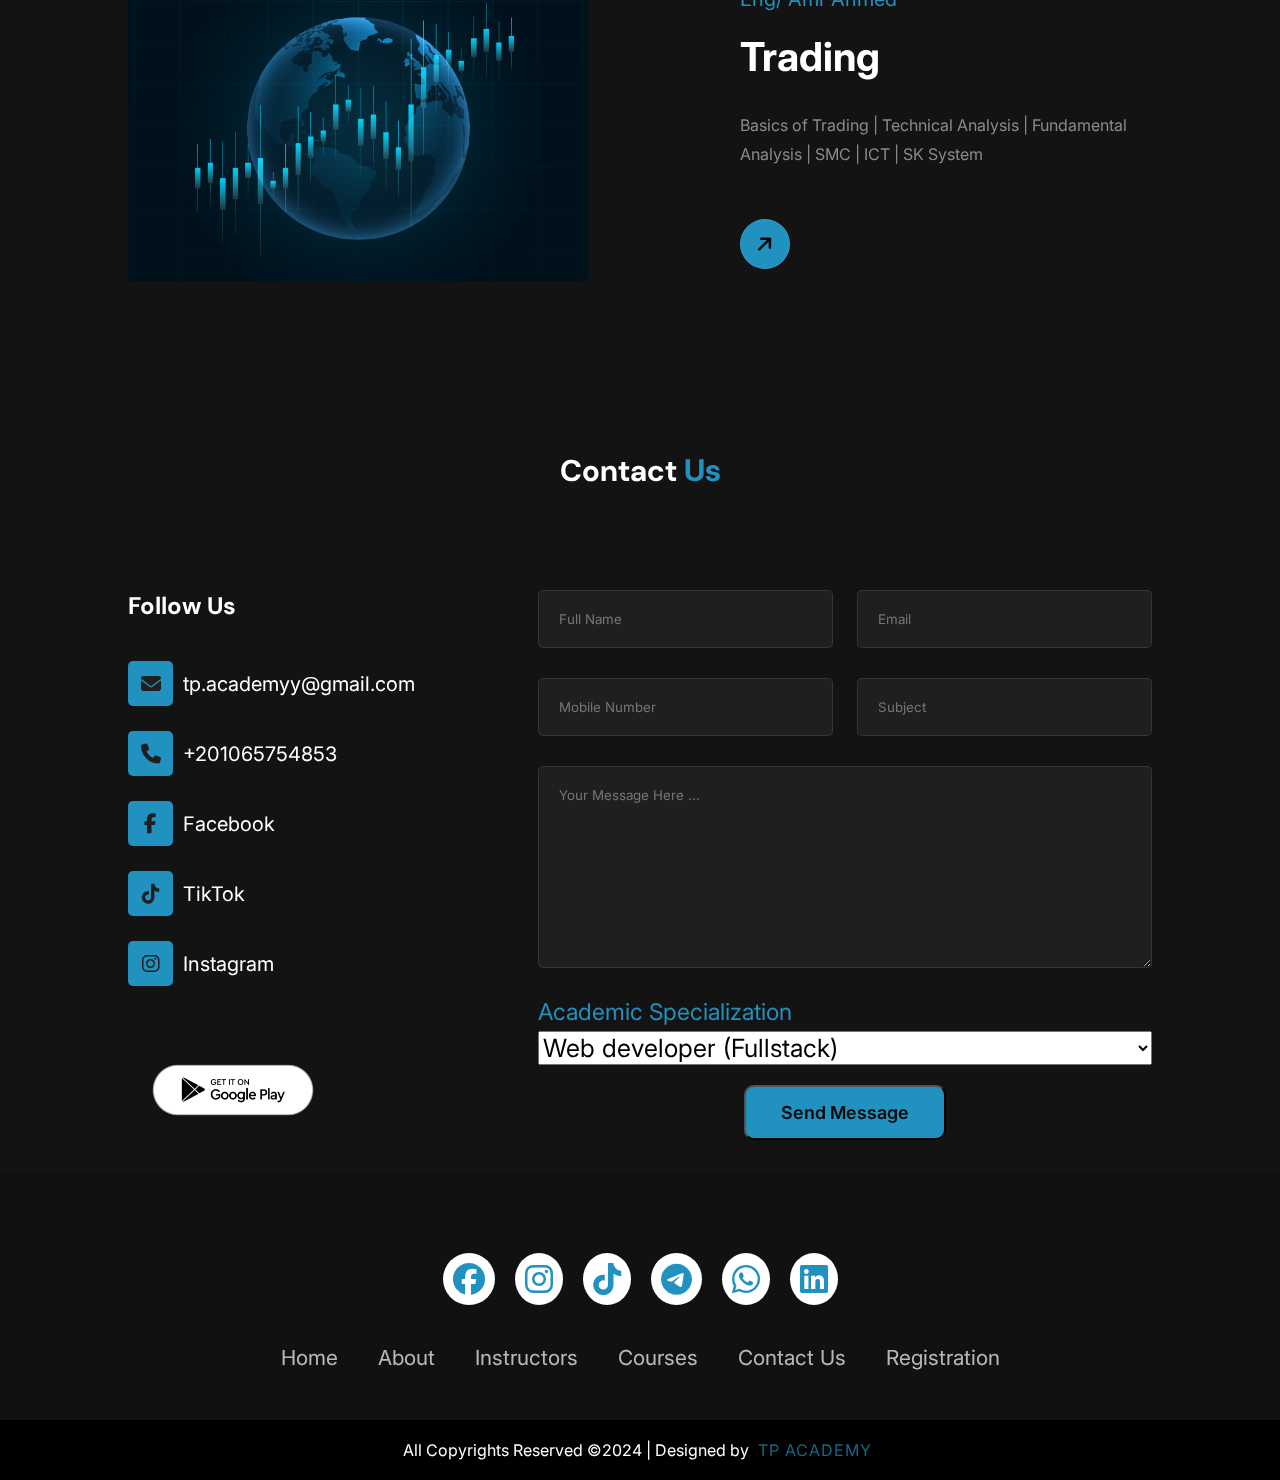
==== commit cbded318: "Add files via upload" ====
--- a/index.html
+++ b/index.html
@@ -235,21 +235,8 @@
                 </div>
             </div>
 
+
             <div class="project_box">
-                <img src="img/content.png" alt="">
-
-                <div class="text">
-                    <h4><span>Shahd Abdelrhman</span></h4>
-
-                    <h3><a href="#">Content Creator</a></h3>
-                    <p>Content Writing & Copy Writing | Marketing Strategy | Buyer Persona & Target Audience | Swot Analysis & Calender | Marketing Funnel | Brief | b2b &b2c &b2g | Catchy hook titles | CTA
-                    </p>
-
-                    <a href="pages/Register.html" class="link"><i class="fa-solid fa-arrow-up"></i></a>
-                </div>
-            </div>
-
-            <div class="project_box project_box_2">
                 <img src="img/trading.png" alt="">
 
                 <div class="text">
@@ -291,8 +278,8 @@
             <form action="https://api.sheetmonkey.io/form/aY2DosQyjjRRendM5SsSfB" method="post">
                 <div class="inpts_form">
                     <input type="text" placeholder="Full Name" name="Name" required>
-                    <input type="text" placeholder="Email" name="Email" required>
-                    <input type="text" placeholder="Mobile Number" name="Phone" required>
+                    <input type="email" placeholder="Email" name="Email" required>
+                    <input type="text" placeholder="Mobile Number" name="Phone" minlength="11" maxlength="20" required >
                     <input type="text" placeholder="Subject" required>
 
                     <textarea name="Message" required id="" rows="10" placeholder="Your Message Here ..."></textarea>
@@ -313,9 +300,6 @@
                         </option>
                         <option value="Graphic Design">
                             Graphic Design
-                        </option>
-                        <option value="Content Creator">
-                            Content Creator
                         </option>
                         <option value="ICDL">
                             ICDL
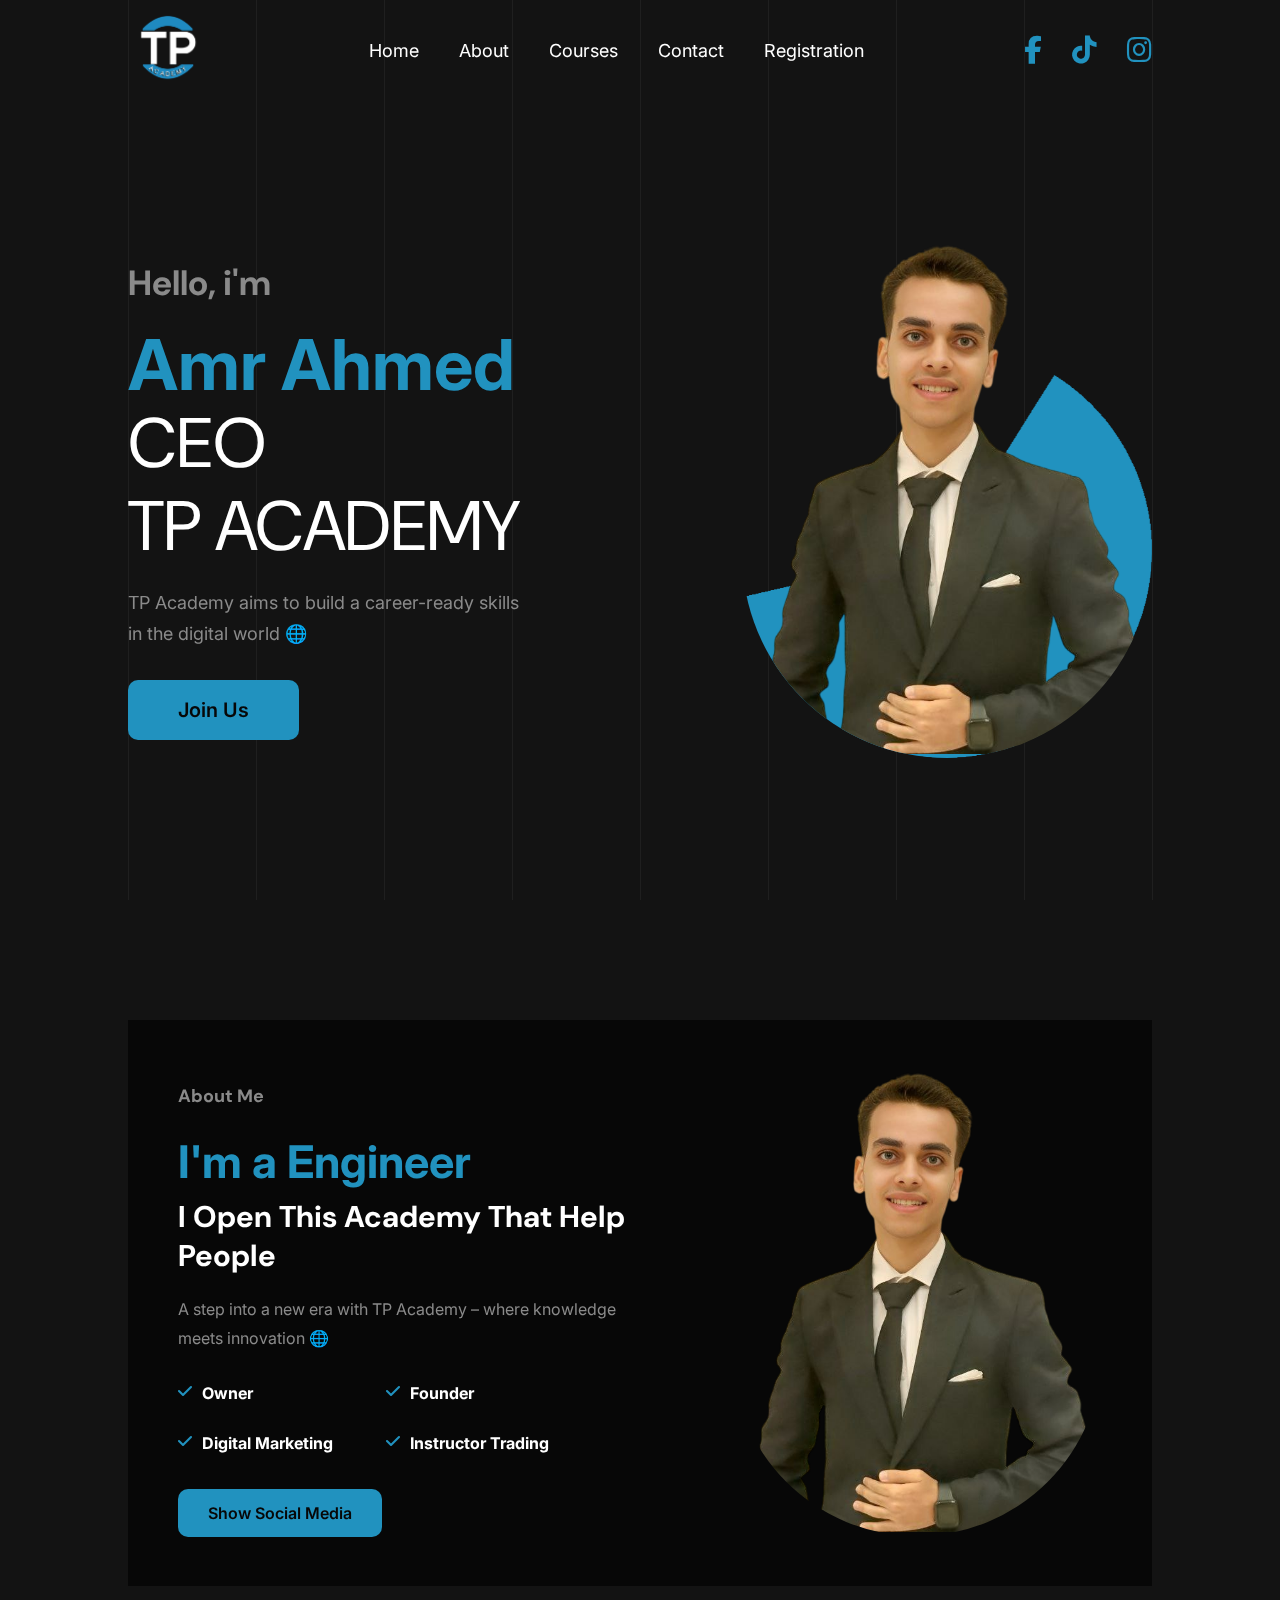
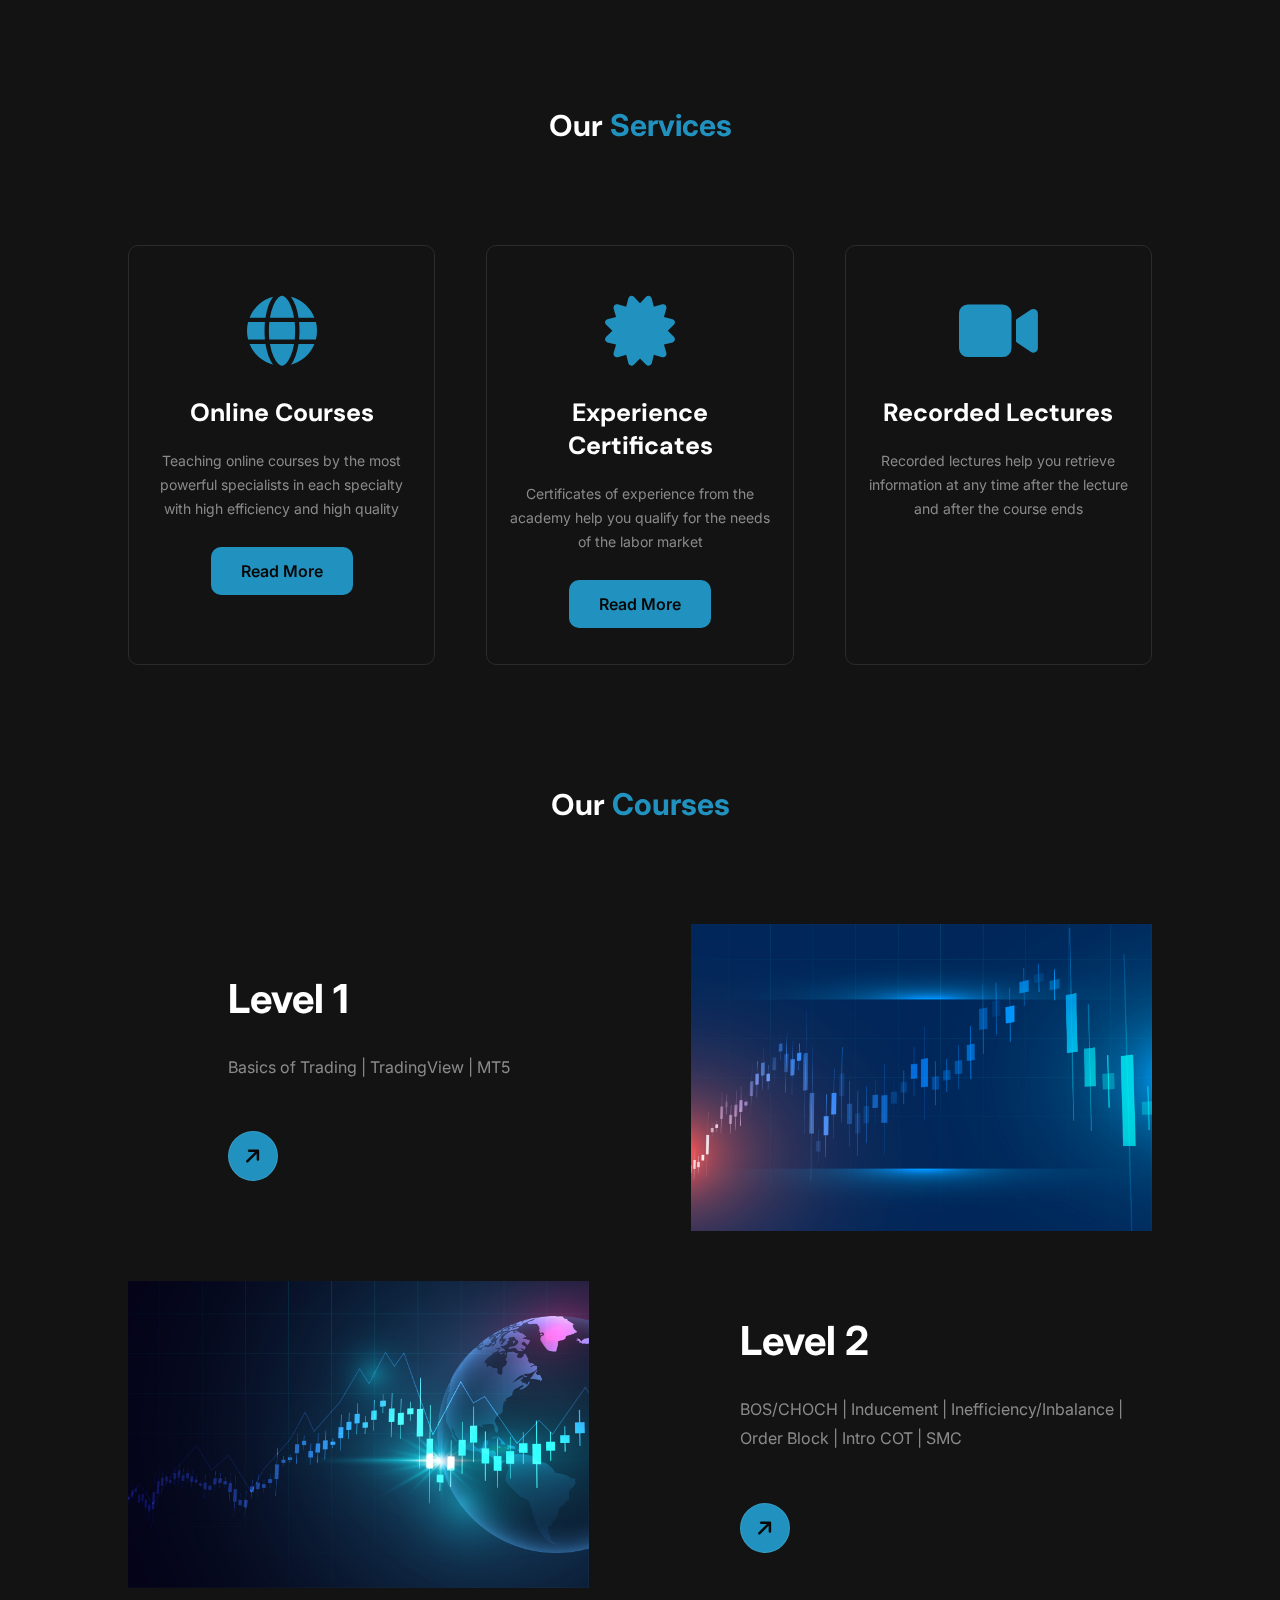
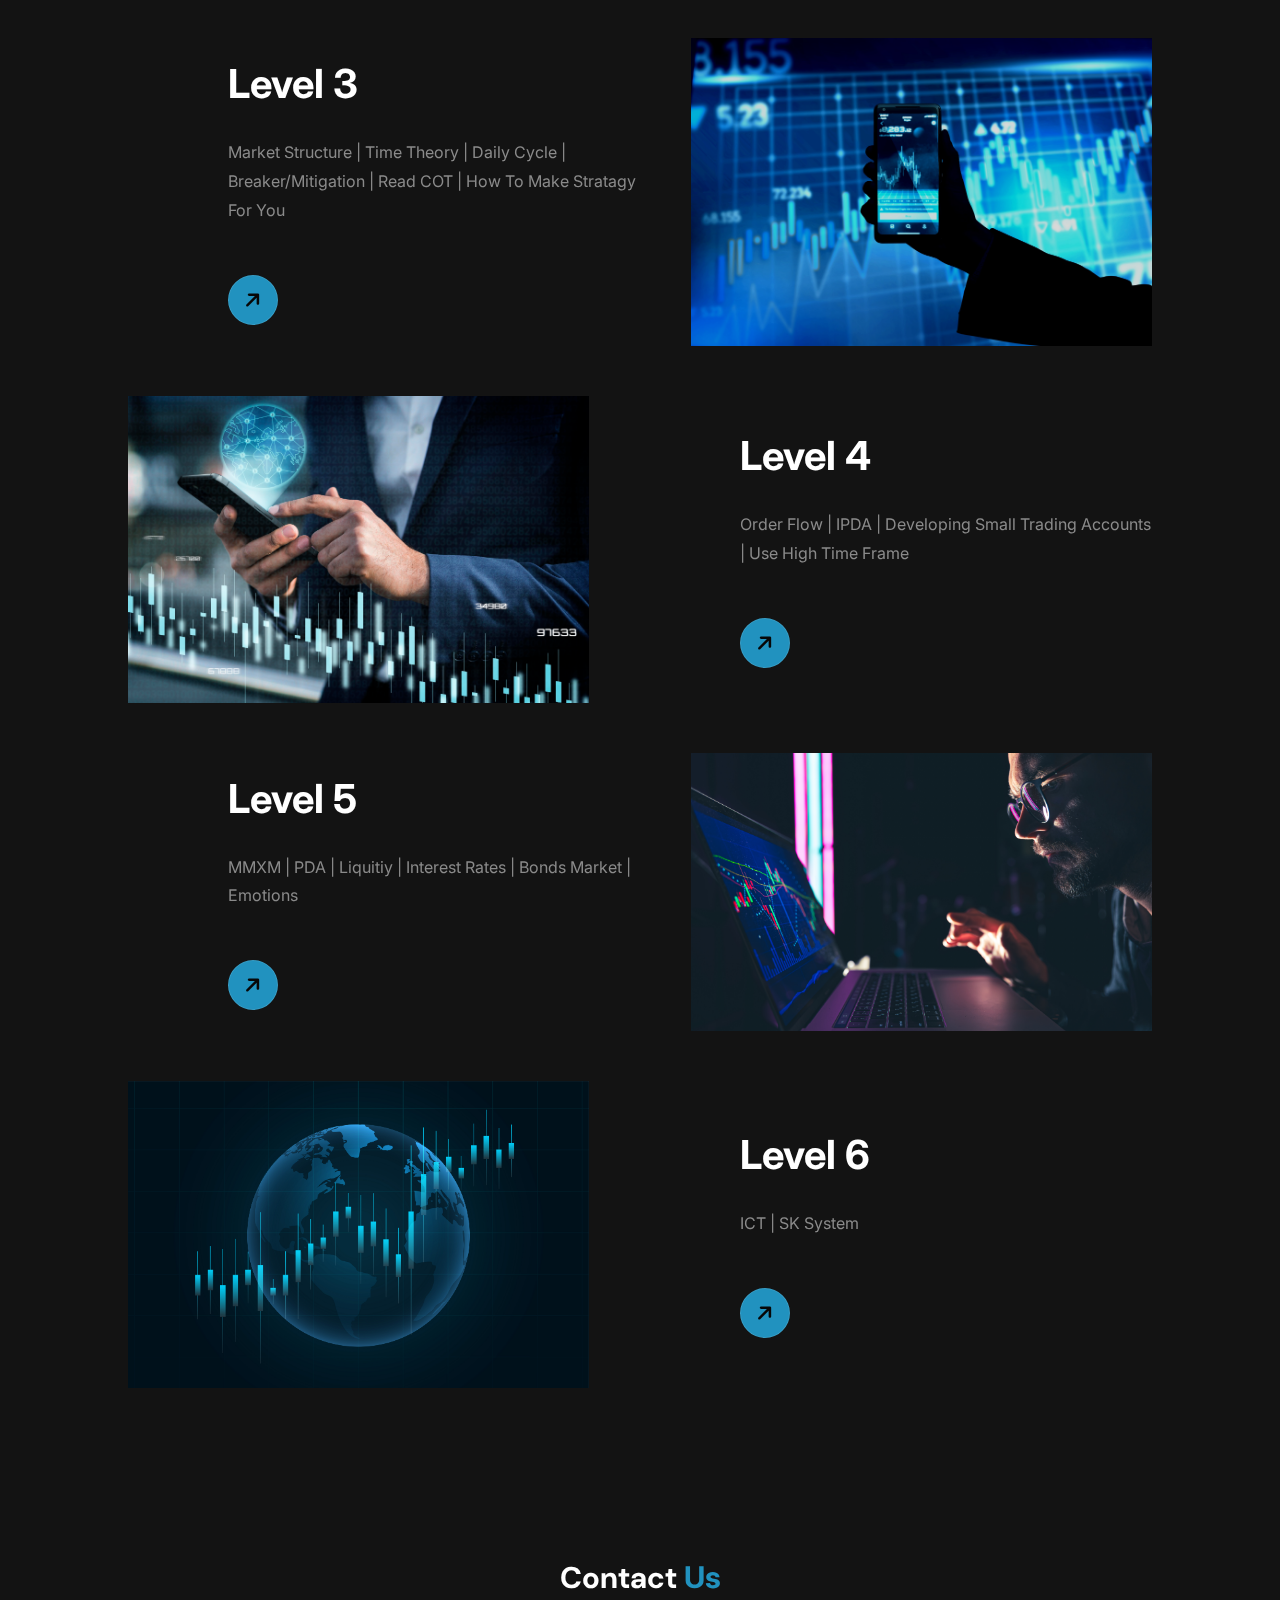
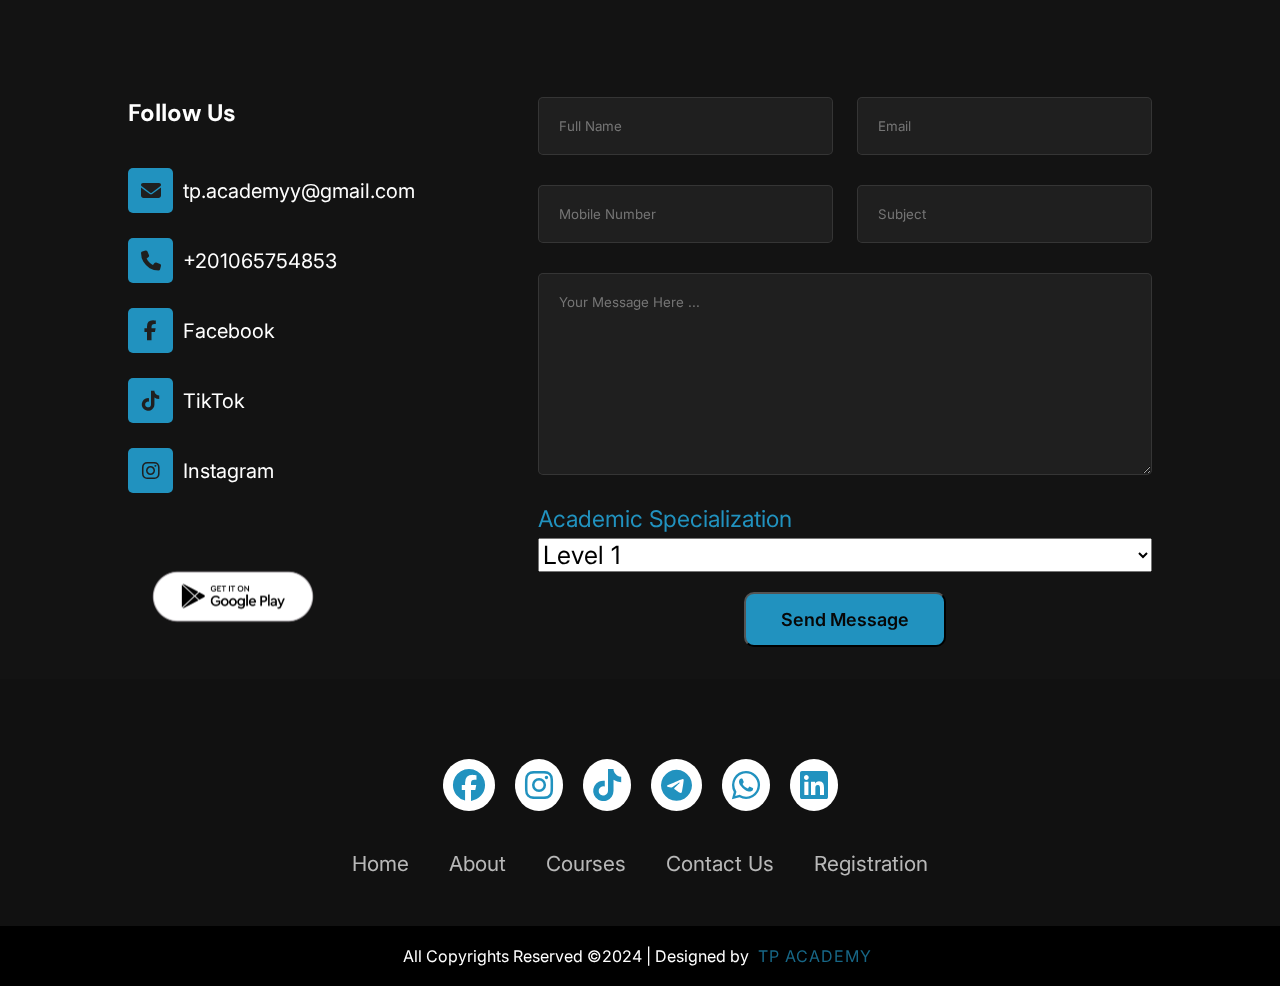
==== commit a5916343: "Add files via upload" ====
--- a/index.html
+++ b/index.html
@@ -1,347 +1,415 @@
 <!DOCTYPE html>
 <html lang="en">
-<head>
-    <meta charset="UTF-8">
-    <meta name="viewport" content="width=device-width, initial-scale=1.0">
+  <head>
+    <meta charset="UTF-8" />
+    <meta name="viewport" content="width=device-width, initial-scale=1.0" />
     <title>TP ACADEMY</title>
 
-    <link rel="icon" href="img/2.png">
-
+    <link rel="icon" href="img/2.png" />
 
     <!-- File CSS -->
-    <link rel="stylesheet" href="css/style.css">
-
-    <link rel="stylesheet" href="https://cdnjs.cloudflare.com/ajax/libs/font-awesome/6.5.2/css/all.min.css">
-</head>
-<body>
-
+    <link rel="stylesheet" href="css/style.css" />
+
+    <link
+      rel="stylesheet"
+      href="https://cdnjs.cloudflare.com/ajax/libs/font-awesome/6.5.2/css/all.min.css"
+    />
+  </head>
+  <body>
     <div class="bg-lines">
-        <span></span>
-        <span></span>
-        <span></span>
-        <span></span>
-        <span></span>
-        <span></span>
-        <span></span>
-        <span></span>
-        <span></span>
+      <span></span>
+      <span></span>
+      <span></span>
+      <span></span>
+      <span></span>
+      <span></span>
+      <span></span>
+      <span></span>
+      <span></span>
     </div>
 
-
     <header>
-        <nav class="container">
-            <a href="#" class="logo"><img src="img/2.png" alt="" width="80px"></a>
-
-            <div class="links" id="links">
-                <span class="close_menu"  onclick="Open_colose_Menu()"><i class="fa-solid fa-xmark"></i></span>
-                
-                
-                <a href="#" class="logo"><img src="img/2.png" alt=""></a>
-                <a class="active" href="index.html">Home</a>
-                <a href="pages/About.html">About</a>
-                <a href="pages/Instructors.html">Instructors</a>
-                <a href="pages/Courses.html">Courses</a>
-                <a href="pages/Contact.html">Contact</a>
-                <a href="pages/Register.html">Registration</a>
-            </div>
-
-            <div class="icons">
-                <a target="_blank" title="facebook" href="https://www.facebook.com/profile.php?id=61558988375185"><i class="fa-brands fa-facebook-f"></i></a>
-                <a target="_blank" title="tiktok" target="_blank" href="https://www.tiktok.com/@tpacademy?fbclid=PAZXh0bgNhZW0CMTEAAabqeHdB59MO6carhEZUrcLCTDch3YL0uxCFcj3__gtuh1BqLWekn2AYiD0_aem_9_aPpI0nHo845kTvfu07MQ"><i class="fa-brands fa-tiktok"></i></a>
-                <a target="_blank" title="instagram" href="https://www.instagram.com/tpacademyy/"><i class="fa-brands fa-instagram"></i></a>
-                <span class="icon_menu" onclick="Open_colose_Menu()"><i class="fa-solid fa-bars"></i></span>
-            
-            </div>
-        </nav>
+      <nav class="container">
+        <a href="#" class="logo"><img src="img/2.png" alt="" width="80px" /></a>
+
+        <div class="links" id="links">
+          <span class="close_menu" onclick="Open_colose_Menu()"
+            ><i class="fa-solid fa-xmark"></i
+          ></span>
+
+          <a href="#" class="logo"><img src="img/2.png" alt="" /></a>
+          <a class="active" href="index.html">Home</a>
+          <a href="pages/About.html">About</a>
+          <!-- <a href="pages/Instructors.html">Instructors</a> -->
+          <a href="pages/Courses.html">Courses</a>
+          <a href="pages/Contact.html">Contact</a>
+          <a href="pages/Register.html">Registration</a>
+        </div>
+
+        <div class="icons">
+          <a
+            target="_blank"
+            title="facebook"
+            href="https://www.facebook.com/profile.php?id=61558988375185"
+            ><i class="fa-brands fa-facebook-f"></i
+          ></a>
+          <a
+            target="_blank"
+            title="tiktok"
+            target="_blank"
+            href="https://www.tiktok.com/@tpacademy?fbclid=PAZXh0bgNhZW0CMTEAAabqeHdB59MO6carhEZUrcLCTDch3YL0uxCFcj3__gtuh1BqLWekn2AYiD0_aem_9_aPpI0nHo845kTvfu07MQ"
+            ><i class="fa-brands fa-tiktok"></i
+          ></a>
+          <a
+            target="_blank"
+            title="instagram"
+            href="https://www.instagram.com/tpacademyy/"
+            ><i class="fa-brands fa-instagram"></i
+          ></a>
+          <span class="icon_menu" onclick="Open_colose_Menu()"
+            ><i class="fa-solid fa-bars"></i
+          ></span>
+        </div>
+      </nav>
     </header>
 
-
     <div class="hero">
-        <div class="container">
-            <div class="div_Text">
-                <h4>Hello, i'm</h4>
-                <h1><span>Amr Ahmed</span></h1>
-                <h2>CEO</h2><br>
-                <h2>TP ACADEMY</h2>
-                <p>TP Academy aims to build a career-ready skills in the digital world 🌐</p>
-
-                <div class="btns">
-                    <a href="pages/Contact.html" class="btn">Join Us</a>
-                </div>
-            </div>
-
-            <div class="div_img">
-                <img class="person" src="img/1.PNG" alt="">
-                <img class="bg_img" src="img/bg_img_home.png" alt="">
-
-            </div>
-        </div>
+      <div class="container">
+        <div class="div_Text">
+          <h4>Hello, i'm</h4>
+          <h1><span>Amr Ahmed</span></h1>
+          <h2>CEO</h2>
+          <br />
+          <h2>TP ACADEMY</h2>
+          <p>
+            TP Academy aims to build a career-ready skills in the digital world
+            🌐
+          </p>
+
+          <div class="btns">
+            <a href="pages/Contact.html" class="btn">Join Us</a>
+          </div>
+        </div>
+
+        <div class="div_img">
+          <img class="person" src="img/1.PNG" alt="" />
+          <img class="bg_img" src="img/bg_img_home.png" alt="" />
+        </div>
+      </div>
     </div>
 
     <section class="about">
-        <div class="container">
-            <div class="div_text">
-                <h5>About me</h5>
-
-                <h2><span>I'm a Engineer</span></h2>
-                <h4>I Open This Academy That Help People</h4>
-
-                <p>A step into a new era with TP Academy – where knowledge meets innovation 🌐</p>
-
-                <ul>
-                    <li><i class="fa-solid fa-check"></i> Owner</li>
-
-                    <li><i class="fa-solid fa-check"></i> Founder </li>
-
-                    <li><i class="fa-solid fa-check"></i> Digital Marketing </li>
-
-                    <li><i class="fa-solid fa-check"></i> Instructor Trading </li>
-                </ul>
-
-                <a target="_blank" href="https://www.facebook.com/amr.elnems.31/" class="btn">Show Social Media</a>
-            </div>
-            <div class="div_img">
-                <img class="person" src="img/1.PNG" alt="">
-                <img class="bg_img" src="img/bg_img_home.png" alt="">
-
-            </div>
-        </div>
+      <div class="container">
+        <div class="div_text">
+          <h5>About me</h5>
+
+          <h2><span>I'm a Engineer</span></h2>
+          <h4>I Open This Academy That Help People</h4>
+
+          <p>
+            A step into a new era with TP Academy – where knowledge meets
+            innovation 🌐
+          </p>
+
+          <ul>
+            <li><i class="fa-solid fa-check"></i> Owner</li>
+
+            <li><i class="fa-solid fa-check"></i> Founder</li>
+
+            <li><i class="fa-solid fa-check"></i> Digital Marketing</li>
+
+            <li><i class="fa-solid fa-check"></i> Instructor Trading</li>
+          </ul>
+
+          <a
+            target="_blank"
+            href="https://www.facebook.com/amr.elnems.31/"
+            class="btn"
+            >Show Social Media</a
+          >
+        </div>
+        <div class="div_img">
+          <img class="person" src="img/1.PNG" alt="" />
+          <img class="bg_img" src="img/bg_img_home.png" alt="" />
+        </div>
+      </div>
     </section>
 
-
-
     <section class="services">
-        <div class="container">
-            <div class="top_section">
-                <h2>Our <span>Services</span></h2>
-            </div>
-
-
-            <div class="boxs">
-                <div class="box">
-                    <i class="fa-solid fa-globe"></i>
-                    <h3>Online Courses</h3>
-                    <p>Teaching online courses by the most powerful specialists in each specialty with high efficiency and high quality</p>
-                        <a href="pages/Courses.html" class="btn">Read More</a>
-                </div>
-    
-                <div class="box">
-                    <i class="fa-solid fa-certificate"></i>
-                    <h3>Experience Certificates</h3>
-                    <p>Certificates of experience from the academy help you qualify for the needs of the labor market</p>
-                        <a href="img/certificate.png " download  class="btn">Read More</a>
-                </div>
-    
-    
-                <div class="box">
-                    <i class="fa-solid fa-video"></i>
-                    <h3>Recorded Lectures</h3>
-                    <p>Recorded lectures help you retrieve information at any time after the lecture and after the course ends</p>
-                </div>
-            </div>
-        </div>
+      <div class="container">
+        <div class="top_section">
+          <h2>Our <span>Services</span></h2>
+        </div>
+
+        <div class="boxs">
+          <div class="box">
+            <i class="fa-solid fa-globe"></i>
+            <h3>Online Courses</h3>
+            <p>
+              Teaching online courses by the most powerful specialists in each
+              specialty with high efficiency and high quality
+            </p>
+            <a href="pages/Courses.html" class="btn">Read More</a>
+          </div>
+
+          <div class="box">
+            <i class="fa-solid fa-certificate"></i>
+            <h3>Experience Certificates</h3>
+            <p>
+              Certificates of experience from the academy help you qualify for
+              the needs of the labor market
+            </p>
+            <a href="img/certificate.png " download class="btn">Read More</a>
+          </div>
+
+          <div class="box">
+            <i class="fa-solid fa-video"></i>
+            <h3>Recorded Lectures</h3>
+            <p>
+              Recorded lectures help you retrieve information at any time after
+              the lecture and after the course ends
+            </p>
+          </div>
+        </div>
+      </div>
     </section>
 
-
     <section class="projects" id="course">
-        <div class="container">
-            <div class="top_section">
-                <h2>Our <span>Courses</span></h2>
-            </div>
-
-
-            <div class="project_box">
-                <img src="img/front.jpeg" alt="">
-
-                <div class="text">
-                    <h4><span>Eng/ Bassem Adel</span></h4>
-
-                    <h3><a href="#">FrontEnd Developer</a></h3>
-                    <p>Html | Css |  JavaScript |  Git |  Github |  Jquery |  React
-                    </p>
-
-                    <a href="pages/Register.html" class="link"><i class="fa-solid fa-arrow-up"></i></a>
-                </div>
-            </div>
-
-            
-            <div class="project_box project_box_2">
-                <img src="img/fullstack.png" alt="">
-
-                <div class="text">
-                    <h4><span>Eng/ Asmaa Gamal</span></h4>
-
-                    <h3><a href="#">Web Developer (FullStack)</a></h3>
-                    <p>Html | Css |  JavaScript |  Bootstrap | Jquery | Php | MySql | Ajax | Laravel</p>
-
-                    <a href="pages/Register.html" class="link"><i class="fa-solid fa-arrow-up"></i></a>
-                </div>
-            </div>
-
-
-            
-            <div class="project_box">
-                <img src="img/design.jpeg" alt="">
-
-                <div class="text">
-                    <h4><span>Hasnaa Kamel</span></h4>
-
-                    <h3><a href="#">Graphic Design</a></h3>
-                    <p>Photoshop | Illustrator | Indesign</p>
-
-                    <a href="pages/Register.html" class="link"><i class="fa-solid fa-arrow-up"></i></a>
-                </div>
-            </div>
-
-
-
-            
-            <div class="project_box project_box_2">
-                <img src="img/english.png" alt="">
-
-                <div class="text">
-                    <h4><span>Mrs/ Shahd Nagah</span></h4>
-
-                    <h3><a href="#">English Course</a></h3>
-                    <p>Define General Objectives | Listening | Reading Skills | Speaking Skils</p>
-
-                    <a href="pages/Register.html" class="link"><i class="fa-solid fa-arrow-up"></i></a>
-                </div>
-            </div>
-
-            <div class="project_box">
-                <img src="img/c.png" alt="">
-
-                <div class="text">
-                    <h4><span>Eng/ Mostafa Heikal</span></h4>
-
-                    <h3><a href="#">Programming of C++</a></h3>
-                    <p>Foundation of C++ | Object-Oriented Programming | Data Structure And Algorithms</p>
-
-                    <a href="pages/Register.html" class="link"><i class="fa-solid fa-arrow-up"></i></a>
-                </div>
-            </div>
-
-            <div class="project_box project_box_2">
-                <img src="img/icdl.png" alt="">
-
-                <div class="text">
-                    <h4><span>Eng/ Asmaa Ahmed</span></h4>
-
-                    <h3><a href="#">ICDL</a></h3>
-                    <p>Learn Computer and Internet for Beginners | Learn Browsers and VLC | Learn to Make Professional Email | Learn Google Programs and Meeting Programs | Learn Office Programs (Word-Excel-PowerPoint)</p>
-
-                    <a href="pages/Register.html" class="link"><i class="fa-solid fa-arrow-up"></i></a>
-                </div>
-            </div>
-
-
-            <div class="project_box">
-                <img src="img/trading.png" alt="">
-
-                <div class="text">
-                    <h4><span>Eng/ Amr Ahmed</span></h4>
-
-                    <h3><a href="#">Trading</a></h3>
-                    <p>Basics of Trading | Technical Analysis | Fundamental Analysis | SMC | ICT | SK System </p>
-
-                    <a href="pages/Register.html" class="link"><i class="fa-solid fa-arrow-up"></i></a>
-                </div>
-            </div>
-        </div>
+      <div class="container">
+        <div class="top_section">
+          <h2>Our <span>Courses</span></h2>
+        </div>
+
+        <div class="project_box project_box_2">
+          <img src="img/tr1.jpg" alt="" />
+
+          <div class="text">
+            <!-- <h4><span>Eng/ Asmaa Gamal</span></h4> -->
+
+            <h3><a href="#">Level 1</a></h3>
+            <p>
+              Basics of Trading | TradingView | MT5 
+            </p>
+
+            <a href="pages/Register.html" class="link"
+              ><i class="fa-solid fa-arrow-up"></i
+            ></a>
+          </div>
+        </div>
+
+        <div class="project_box">
+          <img src="img/tr2.png" alt="" />
+
+          <div class="text">
+            <!-- <h4><span>Hasnaa Kamel</span></h4> -->
+
+            <h3><a href="#">Level 2</a></h3>
+            <p>BOS/CHOCH | Inducement | Inefficiency/Inbalance | Order Block | Intro COT | SMC</p>
+
+            <a href="pages/Register.html" class="link"
+              ><i class="fa-solid fa-arrow-up"></i
+            ></a>
+          </div>
+        </div>
+
+        <div class="project_box project_box_2">
+          <img src="img/tr3.jpg" alt="" />
+
+          <div class="text">
+            <!-- <h4><span>Mrs/ Shahd Nagah</span></h4> -->
+
+            <h3><a href="#">Level 3</a></h3>
+            <p>
+              Market Structure | Time Theory | Daily Cycle | Breaker/Mitigation | Read COT | How To Make Stratagy For You
+            </p>
+
+            <a href="pages/Register.html" class="link"
+              ><i class="fa-solid fa-arrow-up"></i
+            ></a>
+          </div>
+        </div>
+
+        <div class="project_box">
+          <img src="img/tr4.jpg" alt="" />
+
+          <div class="text">
+            <!-- <h4><span>Eng/ Mostafa Heikal</span></h4> -->
+
+            <h3><a href="#">Level 4</a></h3>
+            <p>
+              Order Flow | IPDA | Developing Small Trading Accounts | Use High Time Frame
+            </p>
+
+            <a href="pages/Register.html" class="link"
+              ><i class="fa-solid fa-arrow-up"></i
+            ></a>
+          </div>
+        </div>
+
+        <div class="project_box project_box_2">
+          <img src="img/tr5.jpg" alt="" />
+
+          <div class="text">
+            <!-- <h4><span>Eng/ Asmaa Ahmed</span></h4> -->
+
+            <h3><a href="#">Level 5</a></h3>
+            <p>
+              MMXM | PDA | Liquitiy | Interest Rates | Bonds Market | Emotions
+            </p>
+
+            <a href="pages/Register.html" class="link"
+              ><i class="fa-solid fa-arrow-up"></i
+            ></a>
+          </div>
+        </div>
+
+        <div class="project_box">
+          <img src="img/tr6.png" alt="" />
+
+          <div class="text">
+            <!-- <h4><span>Eng/ Amr Ahmed</span></h4> -->
+
+            <h3><a href="#">Level 6</a></h3>
+            <p>
+            ICT | SK System
+            </p>
+
+            <a href="pages/Register.html" class="link"
+              ><i class="fa-solid fa-arrow-up"></i
+            ></a>
+          </div>
+        </div>
+      </div>
     </section>
 
-
-
-
     <section class="contact" id="contact">
-        <div class="top_section">
-            <h2>Contact   <span>Us</span></h2>
-        </div>
-
-        <div class="container">
-
-            <div class="soial_contact">
-                <h2>Follow Us</h2>
-                <div class="links">
-                    <a target="_blank" href="mailto:tp.academyy@gmail.com"><i class="fa-solid fa-envelope"></i> tp.academyy@gmail.com</a>
-                    <a target="_blank" href="tel:+201065754853"><i class="fa-solid fa-phone"></i> +201065754853</a>
-                    <a target="_blank" href="https://www.facebook.com/profile.php?id=61558988375185" target="_blank"><i class="fa-brands fa-facebook-f"></i> Facebook</a>
-                    <a target="_blank" title="tiktok" target="_blank" href="https://www.tiktok.com/@tpacademy?fbclid=PAZXh0bgNhZW0CMTEAAabqeHdB59MO6carhEZUrcLCTDch3YL0uxCFcj3__gtuh1BqLWekn2AYiD0_aem_9_aPpI0nHo845kTvfu07MQ"><i class="fa-brands fa-tiktok"></i> TikTok</a>
-                    <a target="_blank" href="https://www.instagram.com/tpacademyy/"><i class="fa-brands fa-instagram" target="_blank"></i> Instagram</a>
-                </div>
-                <div class="photo">
-                    <a href="img/TP-ACADEMY.apk" download><img src="img/GOOGLE PLAY.png" alt=""></a>
-                </div>
-            </div>
-
-            <form action="https://api.sheetmonkey.io/form/aY2DosQyjjRRendM5SsSfB" method="post">
-                <div class="inpts_form">
-                    <input type="text" placeholder="Full Name" name="Name" required>
-                    <input type="email" placeholder="Email" name="Email" required>
-                    <input type="text" placeholder="Mobile Number" name="Phone" minlength="11" maxlength="20" required >
-                    <input type="text" placeholder="Subject" required>
-
-                    <textarea name="Message" required id="" rows="10" placeholder="Your Message Here ..."></textarea>
-
-                    <label for="select" class="label">Academic Specialization</label>
-                    <select name="Select" required class="select" id="select">
-                        <option value="Web developer">
-                            Web developer (Fullstack)
-                        </option>
-                        <option value="FrontEnd Developer">
-                            FrontEnd Developer
-                        </option>
-                        <option value="Programming of C++">
-                            Programming of C++
-                        </option>
-                        <option value="English Course">
-                            English Course
-                        </option>
-                        <option value="Graphic Design">
-                            Graphic Design
-                        </option>
-                        <option value="ICDL">
-                            ICDL
-                        </option>
-                        <option value="Trading">
-                            Trading
-                        </option>
-                    </select>
-                </div>
-                <br>
-                <button type="submit" class="btn">Send Message</button>
-            </form>
-
-        </div>
+      <div class="top_section">
+        <h2>Contact <span>Us</span></h2>
+      </div>
+
+      <div class="container">
+        <div class="soial_contact">
+          <h2>Follow Us</h2>
+          <div class="links">
+            <a target="_blank" href="mailto:tp.academyy@gmail.com"
+              ><i class="fa-solid fa-envelope"></i> tp.academyy@gmail.com</a
+            >
+            <a target="_blank" href="tel:+201065754853"
+              ><i class="fa-solid fa-phone"></i> +201065754853</a
+            >
+            <a
+              target="_blank"
+              href="https://www.facebook.com/profile.php?id=61558988375185"
+              target="_blank"
+              ><i class="fa-brands fa-facebook-f"></i> Facebook</a
+            >
+            <a
+              target="_blank"
+              title="tiktok"
+              target="_blank"
+              href="https://www.tiktok.com/@tpacademy?fbclid=PAZXh0bgNhZW0CMTEAAabqeHdB59MO6carhEZUrcLCTDch3YL0uxCFcj3__gtuh1BqLWekn2AYiD0_aem_9_aPpI0nHo845kTvfu07MQ"
+              ><i class="fa-brands fa-tiktok"></i> TikTok</a
+            >
+            <a target="_blank" href="https://www.instagram.com/tpacademyy/"
+              ><i class="fa-brands fa-instagram" target="_blank"></i>
+              Instagram</a
+            >
+          </div>
+          <div class="photo">
+            <a href="img/TP-ACADEMY.apk" download
+              ><img src="img/GOOGLE PLAY.png" alt=""
+            /></a>
+          </div>
+        </div>
+
+        <form
+          action="https://api.sheetmonkey.io/form/aY2DosQyjjRRendM5SsSfB"
+          method="post"
+        >
+          <div class="inpts_form">
+            <input type="text" placeholder="Full Name" name="Name" required />
+            <input type="email" placeholder="Email" name="Email" required />
+            <input
+              type="text"
+              placeholder="Mobile Number"
+              name="Phone"
+              minlength="11"
+              maxlength="20"
+              required
+            />
+            <input type="text" placeholder="Subject" required />
+
+            <textarea
+              name="Message"
+              required
+              id=""
+              rows="10"
+              placeholder="Your Message Here ..."
+            ></textarea>
+
+            <label for="select" class="label">Academic Specialization</label>
+            <select name="Select" required class="select" id="select">
+              <option value="Level 1">Level 1</option>
+              <option value="Level 2">Level 2</option>
+              <option value="Level 3">Level 3</option>
+              <option value="Level 4">Level 4</option>
+              <option value="Level 5">Level 5</option>
+              <option value="Level 6">Level 6</option>
+            </select>
+          </div>
+          <br />
+          <button type="submit" class="btn">Send Message</button>
+        </form>
+      </div>
     </section>
 
     <footer>
-        <div class="footerContainer">
-            <div class="socialIcons">
-                <a target="_blank" href="https://www.facebook.com/profile.php?id=61558988375185"><i class="fa-brands fa-facebook"></i></a>
-                <a target="_blank" href="https://www.instagram.com/tpacademyy/"><i class="fa-brands fa-instagram"></i></a>
-                <a target="_blank" href="https://www.tiktok.com/@tpacademy"><i class="fa-brands fa-tiktok"></i></a>
-                <a target="_blank" href="https://t.me/tpacademyy"><i class="fa-brands fa-telegram"></i></a>
-                <a target="_blank" href="https://whatsapp.com/channel/0029VaoSXBPFcowEzd3bG90N"><i class="fa-brands fa-whatsapp"></i></a>
-                <a target="_blank" href="https://www.linkedin.com/in/tp-academy-456b91337/"><i class="fa-brands fa-linkedin"></i></a>
-            </div>
-            <div class="footerNav">
-                <ul><li><a href="./index.html">Home</a></li>
-                    <li><a href="./pages/About.html">About</a></li>
-                    <li><a href="./pages/Instructors.html">Instructors</a></li>
-                    <li><a href="./pages/Courses.html">Courses</a></li>
-                    <li><a href="./pages/Contact.html">Contact Us</a></li>
-                    <li><a href="./pages/Register.html">Registration</a></li>
-                </ul>
-            </div>
-        </div>
-        <div class="footerBottom">
-            <p>All Copyrights Reserved &copy;2024 | Designed by <span class="designer">TP ACADEMY</span></p>
-        </div>
+      <div class="footerContainer">
+        <div class="socialIcons">
+          <a
+            target="_blank"
+            href="https://www.facebook.com/profile.php?id=61558988375185"
+            ><i class="fa-brands fa-facebook"></i
+          ></a>
+          <a target="_blank" href="https://www.instagram.com/tpacademyy/"
+            ><i class="fa-brands fa-instagram"></i
+          ></a>
+          <a target="_blank" href="https://www.tiktok.com/@tpacademy"
+            ><i class="fa-brands fa-tiktok"></i
+          ></a>
+          <a target="_blank" href="https://t.me/tpacademyy"
+            ><i class="fa-brands fa-telegram"></i
+          ></a>
+          <a
+            target="_blank"
+            href="https://whatsapp.com/channel/0029VaoSXBPFcowEzd3bG90N"
+            ><i class="fa-brands fa-whatsapp"></i
+          ></a>
+          <a
+            target="_blank"
+            href="https://www.linkedin.com/in/tp-academy-456b91337/"
+            ><i class="fa-brands fa-linkedin"></i
+          ></a>
+        </div>
+        <div class="footerNav">
+          <ul>
+            <li><a href="./index.html">Home</a></li>
+            <li><a href="./pages/About.html">About</a></li>
+            <!-- <li><a href="./pages/Instructors.html">Instructors</a></li> -->
+            <li><a href="./pages/Courses.html">Courses</a></li>
+            <li><a href="./pages/Contact.html">Contact Us</a></li>
+            <li><a href="./pages/Register.html">Registration</a></li>
+          </ul>
+        </div>
+      </div>
+      <div class="footerBottom">
+        <p>
+          All Copyrights Reserved &copy;2024 | Designed by
+          <span class="designer">TP ACADEMY</span>
+        </p>
+      </div>
     </footer>
-    
+
     <script src="js/main.js"></script>
-    
-</body>
-</html>+  </body>
+</html>
